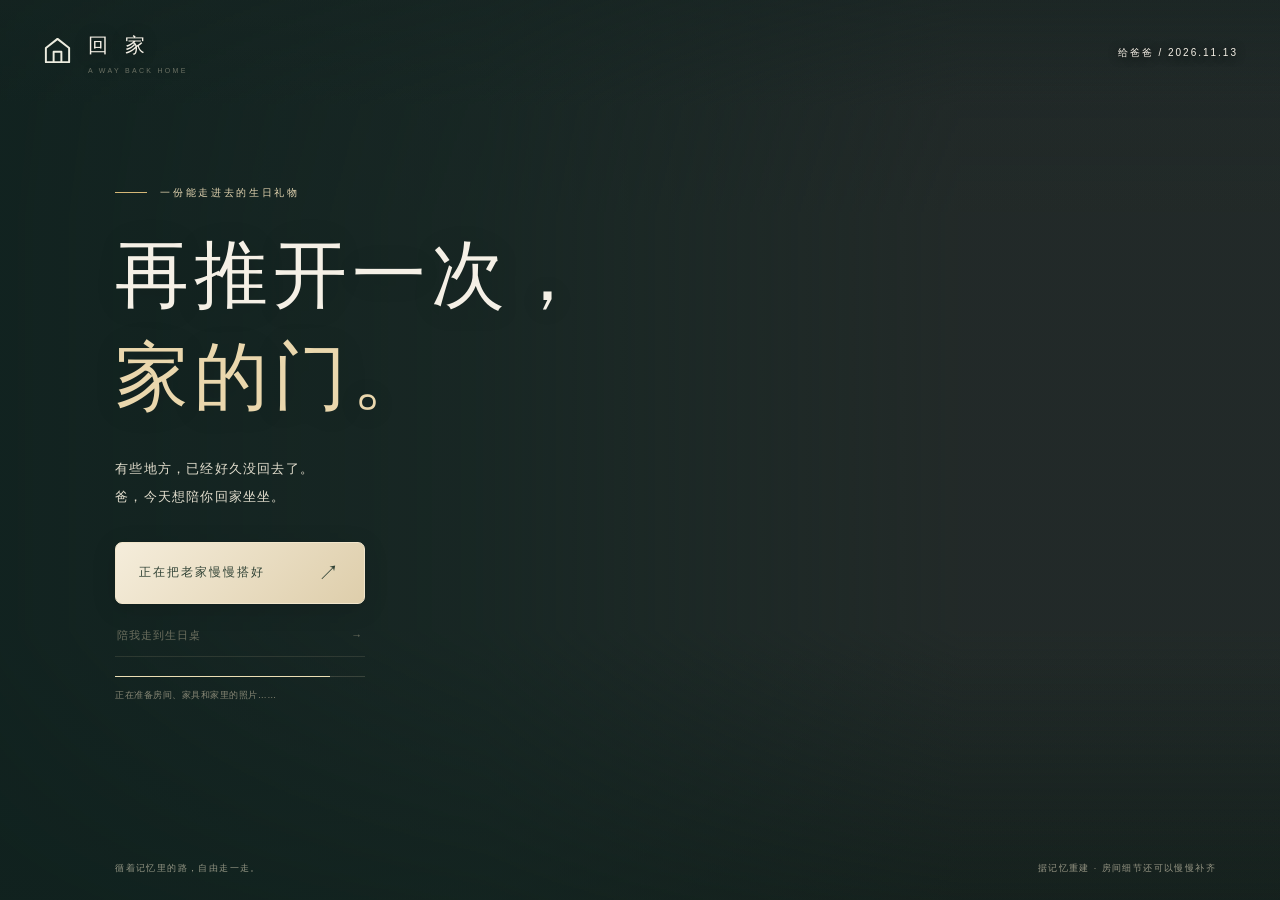
==== birthday/index.html @ b02c7c7a "Add 回家 · 给爸爸的生日礼物 (3D birthday site) under /birthday/" ====
<!doctype html>
<html lang="zh-CN">
<head>
  <meta charset="utf-8">
  <meta name="viewport" content="width=device-width, initial-scale=1, viewport-fit=cover">
  <meta name="theme-color" content="#242b2a">
  <meta name="description" content="从老家的门口出发，走进记忆里的房间，看看照片，为爸爸过生日。">
  <title>回家 · 给爸爸的生日礼物</title>
  <link rel="icon" href="assets/favicon.svg" type="image/svg+xml">
  <link rel="stylesheet" href="walk.css?v=22">
  <link rel="stylesheet" href="polish.css?v=22">
  <link rel="stylesheet" href="celebration.css?v=22">
  <link rel="stylesheet" href="birthday-show.css?v=22">
  <link rel="stylesheet" href="arrival-keepsake.css?v=22">
  <link rel="stylesheet" href="premium.css?v=22">
  <link rel="stylesheet" href="home-guide.css?v=22">
  <script type="importmap">{"imports":{"three":"./vendor/three.module.js"}}</script>
  <script src="content.js?v=22" defer></script>
  <script type="module" src="walk.js?v=22"></script>
</head>
<body>
  <main id="experience" aria-label="可自由行走的三维老家">
    <canvas id="world" aria-label="三维老家。电脑移动鼠标转头，用键盘行走；手机用摇杆和右侧滑动探索。" tabindex="0"></canvas>
    <div class="vignette" aria-hidden="true"></div>
    <header class="topbar">
      <a class="wordmark" href="./" aria-label="重新从老家门口开始"><span class="house-symbol">⌂</span><span>回 家<small>A WAY BACK HOME</small></span></a>
      <div class="top-actions" id="top-actions" hidden>
        <button id="quality-toggle" class="glass-button" aria-label="切换为流畅画质"><span aria-hidden="true">◈</span><span id="quality-label" class="optional-label">清晰</span></button>
        <button id="album-open" class="glass-button" aria-label="打开家庭相册"><span aria-hidden="true">▧</span><span>旧照片</span></button>
        <button id="help-open" class="glass-button" aria-label="查看操作说明"><span aria-hidden="true">?</span><span class="optional-label">怎么走</span></button>
        <button id="sound-toggle" class="glass-button" aria-pressed="false" aria-label="播放收音机音乐"><span aria-hidden="true">♫</span><span id="sound-label" class="optional-label">音乐</span></button>
      </div>
      <span id="dedication" class="dedication">给爸爸 / 2026.11.13</span>
    </header>
    <section class="welcome" id="welcome" aria-labelledby="welcome-title">
      <div class="welcome-copy">
        <p class="kicker"><span></span>一份能走进去的生日礼物</p>
        <h1 id="welcome-title">再推开一次，<br><em>家的门。</em></h1>
        <p class="welcome-description">有些地方，已经好久没回去了。<br>爸，今天想陪你回家坐坐。</p>
        <button class="begin-button" id="begin" disabled><span id="begin-label">正在把老家慢慢搭好</span><span class="begin-arrow" aria-hidden="true">↗</span></button>
        <button class="guided-choice" id="begin-guided" disabled><span id="guided-label">陪我走到生日桌</span><span aria-hidden="true">→</span></button>
        <div class="loading-track" id="loading-track"><span id="loading-fill"></span></div>
        <p class="loading-note" id="loading-note" role="status" aria-live="polite">正在准备房间、家具和家里的照片……</p>
      </div>
      <div class="welcome-bottom"><span>循着记忆里的路，自由走一走。</span><span>据记忆重建 · 房间细节还可以慢慢补齐</span></div>
    </section>
    <div class="hud" id="hud" hidden>
      <button id="resume-look" class="resume-look">点击继续漫游 <span>鼠标转头 · Esc 释放</span></button>
      <span class="performance-badge"><span class="build-label">v0.22 · </span><span id="fps-label">准备中</span></span>
      <div id="object-hints" class="object-hints"></div>
      <div class="location"><span class="location-indicator"></span><div><span id="location-name">院门口</span><small id="location-note">从南墙东端的院门走进来。</small></div></div>
      <button class="journey" id="activities-open" aria-label="看看家里能做的小事"><span class="journey-heading">留在家里的小事</span><span id="journey-count">旧照片 0 / 6 · 家里小事 0 / 6</span><small id="journey-note">倒杯茶，坐坐沙发，翻翻抽屉。</small></button>
      <button class="stand-up subtle-button" id="stand-up" hidden>从沙发上起身 ↗</button>
      <div class="crosshair" id="crosshair" aria-hidden="true"><span></span></div>
      <button class="interaction-prompt" id="interact" hidden><span class="interaction-key" aria-hidden="true">E</span><span><strong id="interact-title"></strong><small id="interact-description">点一下，看看这里的故事</small></span><span aria-hidden="true">↗</span></button>
      <div class="walk-hint" id="walk-hint"><span class="desktop-hint"><kbd>W</kbd><kbd>A</kbd><kbd>S</kbd><kbd>D</kbd> 移动 <i>·</i> 鼠标转头 <i>·</i> E 或左键互动 <i>·</i> Esc 释放</span><span class="mobile-hint">左手摇杆走动 · 右手滑动看四周</span></div>
      <div class="bottom-actions"><button id="reset-position" class="subtle-button">↶ 回到院门</button><button id="map-toggle" class="subtle-button" aria-expanded="false" aria-haspopup="dialog" aria-controls="explore-dialog" title="打开老家导览（M）">⌖ 看看方向</button></div>
      <div id="joystick" class="joystick" aria-label="移动摇杆，按住拖动" role="group"><div class="joystick-ring"><span id="joystick-thumb"></span></div><span class="joystick-label">走一走</span></div>
      <div class="look-hint" aria-hidden="true"><span>↔</span>滑动看四周</div>
    </div>
    <section id="arrival-guide" class="arrival-guide" hidden aria-label="从院门走到生日桌的带路">
      <div><span class="arrival-kicker">陪你回家</span><h2 id="arrival-title">推开院门</h2><p id="arrival-description">先走进院子，慢慢来。</p></div><button id="arrival-cancel">自己走走 ↗</button><div class="arrival-track"><span id="arrival-progress"></span></div>
    </section>
    <section class="unavailable" id="unavailable" hidden role="alert"><h2>暂时没能打开这扇门</h2><p id="unavailable-message">当前浏览器无法运行三维场景。可以试着用系统浏览器或电脑打开。</p><button class="begin-button" onclick="location.reload()">再试一次 ↗</button></section>
  </main>
  <dialog id="story-dialog" class="story-dialog" aria-labelledby="story-heading"><button class="dialog-close" id="story-close" aria-label="回到屋子里">×</button><div id="story-body" class="story-body"></div></dialog>
  <dialog id="explore-dialog" class="home-guide" aria-labelledby="explore-heading"></dialog>
  <dialog id="birthday-dialog" class="birthday-dialog" aria-labelledby="birthday-heading">
    <button class="dialog-close" id="birthday-close" aria-label="回到大堂">×</button>
    <div class="birthday-date">A DAY TO REMEMBER<b id="birthday-date-value">2026 · 11 · 13</b>给爸爸 / 一年一次的庆祝</div>
    <div id="cake-orbit" class="cake-orbit" role="group" aria-label="拖动查看三维蛋糕，点击烛光互动"></div>
    <div class="birthday-caption">老家的灯亮着。<br>今天，陪你一起过生日。<span>拖动画面，看一看蛋糕的细节</span></div>
    <div class="birthday-paper"><p class="paper-kicker">今天，家里的主角是你</p><h2 id="birthday-heading">为你点一盏烛光。</h2><p id="birthday-instruction">在熟悉的屋子里，陪你再过一个生日。</p>
      <button id="birthday-action" class="paper-button">点亮蜡烛</button>
      <div class="real-candle-controls" id="cake-candles"></div>
      <p class="candle-count" id="candle-count" role="status" aria-live="polite">点亮烛光，再许一个愿。</p>
      <button class="paper-link" id="birthday-letter-preview">先读一封写给你的信 ↗</button>
      <div id="birthday-reveal" hidden><p class="birthday-wish">新的一岁，平安，健康，常开心。</p><button class="paper-button" id="birthday-letter">读一封给你的信 ↗</button><button class="paper-link" id="save-card">保存生日纪念卡 ↓</button><button class="paper-link" id="customize-card">选一张合照，写一句祝福 ↗</button><button class="paper-link" id="wish-replay">重看这场生日星光 ✧</button><button class="paper-link" id="relight">再许一次愿</button></div>
      <div id="birthday-steps" class="birthday-steps" aria-hidden="true"><span class="current">01 点亮烛光</span><span>02 留个心愿</span><span>03 生日快乐</span></div>
    </div>
    <section id="wish-show" class="wish-show" hidden aria-label="给爸爸的生日星光演出">
      <button id="wish-field" class="wish-field" type="button" aria-label="点按星空送出一束祝福，点照片查看完整原图"></button>
      <div class="wish-show-top"><span class="wish-brand">回 家 <i>/</i><span class="wish-brand-sub">A WISH FOR YOU</span></span><div><button id="wish-pause" aria-pressed="false" aria-label="暂停生日演出">Ⅱ 暂停</button><button id="wish-sound" aria-pressed="false" aria-label="开启生日礼乐">♫ 礼乐</button><button id="wish-skip">直接看祝福 ↗</button></div></div>
      <div class="wish-show-heading"><span id="wish-act">01 / 一盏烛光</span><h3 id="wish-line">这一次，换我们为你点亮星光。</h3><p id="wish-interaction-note" class="wish-interaction-note">轻点星空，为爸爸再点亮一束光。</p><button id="wish-photos" class="wish-photos" hidden>暂停看看旧照片 ↗</button><button id="wish-charge" class="wish-charge" hidden aria-label="按住蓄光，松开为爸爸绽放烟花"><span>按住蓄光 · 松开绽放</span><b aria-hidden="true">✧</b></button></div>
      <div class="wish-show-bottom"><p id="wish-caption" role="status" aria-live="polite">把心愿留给烛光，把惊喜留给你。</p><span id="wish-dedication">FOR DAD · 2026.11.13</span><div class="wish-timeline"><span id="wish-progress"></span></div></div>
    </section>
  </dialog>
  <dialog id="keepsake-dialog" class="story-dialog keepsake-dialog" aria-labelledby="keepsake-heading">
    <button id="card-close" class="dialog-close" aria-label="回到生日桌">×</button>
    <div class="keepsake-body"><p class="paper-kicker">把今天，留在一张照片里</p><h2 id="keepsake-heading">给爸爸的生日纪念</h2><p class="keepsake-intro">选一张合照，写一句想说的话。做好后保存为图片，留作今天的纪念。</p>
      <div class="keepsake-grid"><div class="keepsake-fields"><fieldset><legend>选一张家里的照片</legend><div id="card-photos" class="card-photos"></div></fieldset><label for="card-wish">生日祝福 <span>最多 56 字</span></label><input id="card-wish" type="text" maxlength="56" autocomplete="off"><label for="card-signature">署名 <span>最多 20 字</span></label><input id="card-signature" type="text" maxlength="20" autocomplete="off"><button id="card-reset" class="paper-link">恢复默认</button></div>
        <figure class="keepsake-preview"><canvas id="card-preview" width="0" height="0" aria-label="生日纪念卡预览"></canvas><figcaption id="card-status" role="status" aria-live="polite">正在准备这张纪念卡…</figcaption></figure>
      </div>
      <div class="keepsake-footer"><button id="card-review" class="card-footer-link">看看预览 ↑</button><button id="card-back" class="card-footer-link">回到生日桌</button><button id="card-download" class="paper-button">保存这张纪念卡 ↓</button></div>
    </div>
  </dialog>
  <div class="toast" id="toast" role="status" aria-live="polite"></div>
</body>
</html>
---- birthday/walk.css ----
:root{--cream:#f5f0e6;--ink:#373b34;--green:#67745b;--serif:'Noto Serif CJK SC','Source Han Serif SC','STSong','SimSun',serif;--sans:'PingFang SC','Microsoft YaHei',system-ui,sans-serif}
*{box-sizing:border-box}html,body{width:100%;height:100%;margin:0;overflow:hidden}body{font:14px var(--sans);background:#242b2a;color:var(--cream);-webkit-font-smoothing:antialiased}button,a,canvas{-webkit-tap-highlight-color:transparent}button{font:inherit;color:inherit;cursor:pointer;touch-action:manipulation}button:focus-visible,a:focus-visible,canvas:focus-visible{outline:2px solid #e9d9b5;outline-offset:5px}button:disabled{cursor:wait}[hidden]{display:none!important}a{color:inherit;text-decoration:none}#experience,#world{position:absolute;inset:0;width:100%;height:100%}#world{display:block;touch-action:none;outline:none}.vignette{position:absolute;inset:0;pointer-events:none;background:linear-gradient(180deg,#111a233d,transparent 24%,transparent 72%,#131c2655);z-index:1}.topbar{position:absolute;z-index:4;top:0;left:0;right:0;display:flex;align-items:center;justify-content:space-between;gap:20px;padding:28px 40px;pointer-events:none}.topbar>*{pointer-events:auto}.wordmark{display:flex;align-items:center;gap:12px;font:20px var(--serif);letter-spacing:4px;text-shadow:0 1px 15px #0007}.house-symbol{font:39px/1 var(--serif);margin-top:-5px;color:#edecdf}.wordmark small{display:block;font:7px var(--sans);letter-spacing:2.5px;margin-top:6px;opacity:.7}.dedication{font-size:10px;letter-spacing:2px;text-shadow:0 1px 10px #000}.top-actions{display:flex;gap:9px}.glass-button{display:flex;align-items:center;gap:8px;border:1px solid #ffffff36;padding:11px 14px;min-height:43px;border-radius:4px;background:#18231f40;backdrop-filter:blur(14px);font-size:11px;letter-spacing:1px}.glass-button:hover{background:#26392f9c}.glass-button>span:first-child{font-size:17px}.glass-button[aria-pressed=true]{border-color:#e7d9afc7}.welcome{position:absolute;inset:0;z-index:3;background:linear-gradient(90deg,#111d22c4 0%,#111c2466 40%,#111b2422 70%,#111b2408);display:flex;align-items:center;pointer-events:none}.welcome-copy{padding:90px 7.5vw 100px;pointer-events:auto}.kicker{font-size:10px;letter-spacing:3px;display:flex;align-items:center;gap:13px;color:#e1deca;margin:0 0 27px}.kicker>span{height:1px;width:30px;background:#e5ddbd99}.welcome h1{font:400 clamp(44px,5.4vw,78px)/1.42 var(--serif);letter-spacing:7px;text-shadow:0 2px 30px #07101425;margin:0 0 27px}.welcome-description{font-size:12px;letter-spacing:1.5px;color:#e0e1d3;line-height:2.15;margin:0 0 37px}.begin-button{display:flex;align-items:center;justify-content:space-between;gap:40px;min-width:225px;min-height:56px;background:#f0ebdf;border:1px solid #f8f2e1;border-radius:2px;padding:16px 22px;color:#34443b;font-size:12px;letter-spacing:2px;box-shadow:0 8px 30px #0001;transition:background .2s,transform .2s}.begin-button:hover:not(:disabled){background:#fffaf0;transform:translateY(-2px)}.begin-button:disabled{background:#d7d5ca8c;border-color:#dadacc3b;color:#eef0e6}.begin-arrow{font-size:21px}.loading-track{height:1px;width:225px;background:#eee4c93b;margin-top:19px}.loading-track>span{display:block;height:100%;width:2%;background:#ecdfb5;transition:width .35s}.loading-note{font-size:9px;letter-spacing:1px;line-height:1.9;color:#dbdfd2ab;max-width:290px;margin:10px 0 0}.welcome-bottom{position:absolute;left:40px;right:40px;bottom:25px;display:flex;justify-content:space-between;gap:20px;font-size:9px;letter-spacing:1px;color:#e4e3d7a3}.hud{position:absolute;inset:0;z-index:2;pointer-events:none}.hud button,.joystick{pointer-events:auto}.location{position:absolute;left:40px;top:110px;display:flex;align-items:flex-start;gap:10px;text-shadow:0 2px 14px #000;max-width:270px}.location-indicator{width:5px;height:5px;border-radius:50%;background:#dfd7b5;margin-top:6px;box-shadow:0 0 0 4px #fff1}.location>div>span{font:20px var(--serif);letter-spacing:3px}.location small{display:block;font-size:10px;line-height:1.9;letter-spacing:1px;margin-top:9px;color:#eeeee1aa}.crosshair{position:absolute;left:50%;top:50%;width:22px;height:22px;transform:translate(-50%,-50%);border:1px solid #ffffff2b;border-radius:50%;display:grid;place-items:center;opacity:.8}.crosshair span{width:3px;height:3px;border-radius:50%;background:#fff;box-shadow:0 0 5px #0006}.crosshair.active{border-color:#efe6c3;width:31px;height:31px}.interaction-prompt{position:absolute;left:50%;bottom:125px;transform:translateX(-50%);display:flex;align-items:center;gap:16px;background:#202b27cc;backdrop-filter:blur(15px);border:1px solid #b2b9a15e;border-radius:4px;padding:13px 19px;text-align:left;min-width:255px;box-shadow:0 10px 40px #0002}.interaction-key{display:grid;place-items:center;width:30px;height:32px;border:1px solid #e6e6cb80;border-bottom-width:3px;border-radius:3px;font-size:12px}.interaction-prompt strong{display:block;font-size:12px;font-weight:400;letter-spacing:1px}.interaction-prompt small{display:block;font-size:9px;letter-spacing:.5px;line-height:1.8;opacity:.6;margin-top:5px}.interaction-prompt>span:last-child{font-size:20px;margin-left:auto}.walk-hint{position:absolute;bottom:40px;left:50%;transform:translateX(-50%);white-space:nowrap;font-size:10px;letter-spacing:1px;color:#efeee1b8;text-shadow:0 1px 8px #000}.walk-hint kbd{font:9px var(--sans);border:1px solid #eeeedc77;border-bottom-width:2px;padding:3px 5px;margin-right:3px;border-radius:3px}.walk-hint i{font-style:normal;margin:0 8px;color:#fffffa77}.mobile-hint{display:none}.bottom-actions{position:absolute;right:32px;bottom:28px;display:flex;gap:15px}.subtle-button{border:0;background:transparent;font-size:10px;padding:12px 6px;letter-spacing:1px;color:#f0f0ddbd;text-shadow:0 1px 7px #000}.subtle-button:hover{color:#fff}.mini-map{position:absolute;right:32px;bottom:80px;width:220px;background:#1e2926d9;backdrop-filter:blur(12px);border:1px solid #f2eddc25;padding:12px;border-radius:5px}.mini-map canvas{width:100%;height:auto;display:block}.mini-map p{font-size:8px;color:#d5d8c699;text-align:center;line-height:1.7;margin:3px 0 0}.joystick,.look-hint{display:none}.unavailable{position:absolute;inset:0;z-index:10;background:#23302e;display:flex;flex-direction:column;align-items:center;justify-content:center;text-align:center;padding:35px}.unavailable h2{font:28px/1.7 var(--serif);letter-spacing:2px}.unavailable p{font-size:12px;color:#dedac7;line-height:2;max-width:430px}.unavailable .begin-button{margin-top:25px;min-width:180px}
dialog{border:1px solid #f3efe144;border-radius:5px;padding:0;background:#f5f1e8;color:var(--ink);width:min(750px,calc(100% - 34px));max-height:88vh;max-height:88dvh;box-shadow:0 30px 100px #0006;overscroll-behavior:contain}dialog::backdrop{background:#111d23ad;backdrop-filter:blur(8px)}.dialog-close{position:absolute;right:15px;top:15px;z-index:5;width:41px;height:41px;display:grid;place-items:center;border:1px solid #b8b6a777;background:#f5f1e8ef;border-radius:50%;color:#52594c;font:27px/1 var(--serif)}.dialog-close:hover{background:#fffdf3}.story-body{padding:44px 43px 30px}.paper-kicker{font-size:9px;letter-spacing:2px;color:#92917e;margin:0 0 12px;line-height:1.9}.story-body h2{font:30px/1.7 var(--serif);letter-spacing:2px;margin:0 0 18px}.story-description{font-size:12px;line-height:2.1;color:#807e6d;letter-spacing:.5px;margin:0 0 22px}.photo-view{margin:0;background:#fffdf7;padding:9px 9px 13px;border:1px solid #ded9ca}.photo-view img{display:block;width:100%;max-height:58vh;object-fit:contain;background:#dedace}.photo-view figcaption{font:13px/1.9 var(--serif);letter-spacing:1px;padding:12px 7px 0;color:#6c725f}.photo-arrows{display:flex;justify-content:space-between;align-items:center;margin-top:12px;font-size:10px;color:#888a77}.photo-arrows button,.paper-link{border:0;background:transparent;color:#6e7d61;min-height:44px;padding:10px 0;font-size:11px;letter-spacing:1px}.photo-arrows button:hover,.paper-link:hover{text-decoration:underline;text-underline-offset:4px}.letter-sheet{padding:25px 28px;background:#ede9dd;border:1px solid #d9d2c1}.letter-sheet p{font:15px/2.1 var(--serif);letter-spacing:1px;margin:0 0 15px}.letter-sheet .letter-signature{text-align:right;font-size:12px;color:#7c826a;margin:20px 0 0}.help-list{display:grid;gap:16px;margin:0 0 20px;padding:0;list-style:none}.help-list li{border-bottom:1px solid #dedbce;padding:0 0 15px;font-size:12px;line-height:2;letter-spacing:.5px;color:#737762}.help-list strong{display:block;font-weight:500;color:#454e40;font-size:13px;margin-bottom:4px}.paper-button{background:#626f56;color:#fff9ed;border:1px solid #626f56;padding:13px 22px;min-height:46px;font-size:12px;letter-spacing:1px;border-radius:2px}.paper-button:hover{background:#4e6045}.birthday-dialog{width:min(580px,calc(100% - 32px));text-align:center}.birthday-paper{padding:47px 25px 26px}.birthday-paper h2{font:35px/1.7 var(--serif);letter-spacing:3px;margin:0 0 12px}.birthday-paper>p:not(.paper-kicker){color:#8b8876;font-size:11px;line-height:1.9}.cake-scene{width:240px;height:230px;margin:23px auto 0;position:relative;isolation:isolate}.cake-plate{position:absolute;bottom:7px;left:8px;width:224px;height:32px;background:#d7d6c3;border-radius:50%;box-shadow:0 7px 14px #81794c16;z-index:-1}.cake-body{position:absolute;bottom:23px;left:25px;width:190px;height:98px;border-radius:0 0 95px 20px/0 0 18px 16px;background:linear-gradient(90deg,#e9d7b4,#f3e7c9 50%,#d8c9a5);box-shadow:inset 0 -14px 0 #dfd0af,inset 0 -19px 0 #f5edda}.cake-body span{display:block;color:#9e7258;font:18px var(--serif);letter-spacing:3px;transform:translateY(33px)}.cake-top{position:absolute;bottom:102px;left:25px;width:190px;height:40px;border-radius:50%;background:#fff9e6;box-shadow:inset 0 1px 0 #fffcf2,0 3px 0 #f1e4c6;z-index:2}#cake-candles{position:absolute;inset:0;z-index:4}.candle{position:absolute;bottom:128px;width:44px;height:90px;background:transparent;border:0;padding:0}.candle:nth-child(1){left:54px;bottom:124px}.candle:nth-child(2){left:99px;bottom:132px}.candle:nth-child(3){left:144px;bottom:124px}.wax{position:absolute;bottom:0;left:17px;width:10px;height:42px;background:repeating-linear-gradient(135deg,#f2d6bb 0 6px,#b57861 6px 9px);border-radius:3px 3px 1px 1px}.candle:nth-child(2) .wax{height:47px;background:repeating-linear-gradient(135deg,#e3e4c9 0 6px,#879775 6px 9px)}.flame{position:absolute;bottom:49px;left:16px;width:13px;height:23px;border-radius:60% 35% 50% 50%;background:linear-gradient(0deg,#e8a557,#ffe9a3);transform:rotate(7deg);transform-origin:bottom center;box-shadow:0 0 25px 8px #eeb75433;animation:flicker 2.1s infinite ease-in-out}.candle:nth-child(2) .flame{bottom:54px}.candle.out .flame{opacity:0;animation:none;transition:opacity .25s}.birthday-paper .candle-count{font-size:10px!important;letter-spacing:1px;min-height:20px}.birthday-wish{font:18px/1.9 var(--serif);letter-spacing:1px;color:#6c775e;margin:15px 0 20px}#birthday-reveal .paper-link{display:block;margin:8px auto 0}#birthday-reveal .paper-link:last-child{font-size:9px;color:#aaa38e;margin-top:0}.toast{position:fixed;bottom:25px;left:50%;transform:translateX(-50%);padding:12px 18px;background:#34483eea;color:#fffbed;border:1px solid #f3efcf33;border-radius:3px;z-index:30;max-width:calc(100% - 30px);font-size:12px;letter-spacing:.5px;line-height:1.8;opacity:0;pointer-events:none;transition:opacity .2s;text-align:center}.toast.visible{opacity:1}
.topbar{background:linear-gradient(#16242162,transparent)}.location{background:#15231b54;padding:12px 15px;border-radius:3px;backdrop-filter:blur(7px)}.walk-hint{padding:9px 12px;border-radius:3px;background:#17251d69;backdrop-filter:blur(4px)}.dish-form label{display:block;font-size:12px;letter-spacing:1px;margin:0 0 12px}.dish-form input{display:block;width:100%;border:1px solid #cbc6b6;background:#fffaf0;border-radius:2px;padding:12px;color:#3c4637;font:14px var(--sans);margin-bottom:17px}.dish-form .story-description{font-size:10px;margin-top:14px}
@keyframes flicker{0%,100%{transform:rotate(7deg)}50%{transform:rotate(-5deg) scale(.92,1.06)}}
@media(max-width:900px){.topbar{padding:22px 25px}.welcome-copy{padding-left:7vw}.location{left:25px;top:98px}.bottom-actions{right:20px;bottom:24px}.walk-hint{bottom:77px}.mini-map{right:20px;bottom:120px}}
@media(pointer:coarse){.joystick{display:flex;position:absolute;bottom:max(55px,env(safe-area-inset-bottom));left:25px;width:115px;height:135px;align-items:center;flex-direction:column;touch-action:none;user-select:none}.joystick-ring{position:relative;width:100px;height:100px;border:1px solid #f1eee363;border-radius:50%;background:#11221a21;backdrop-filter:blur(2px);box-shadow:inset 0 0 0 17px #fcfff706}.joystick-ring>span{position:absolute;width:43px;height:43px;background:#f2f0dc4d;border:1px solid #fffde6a6;box-shadow:0 3px 12px #0002;border-radius:50%;top:28px;left:28px;pointer-events:none}.joystick-label{font-size:9px;letter-spacing:2px;margin-top:10px;color:#eeeedd99;text-shadow:0 1px 8px #000}.look-hint{display:flex;position:absolute;right:35px;bottom:102px;flex-direction:column;align-items:center;gap:9px;color:#eeeedd8c;font-size:9px;letter-spacing:1px;text-shadow:0 1px 10px #000;pointer-events:none}.look-hint>span{font-size:27px;font-weight:200}.desktop-hint{display:none}.mobile-hint{display:inline}.walk-hint{bottom:max(24px,env(safe-area-inset-bottom));font-size:9px}.interaction-prompt{bottom:205px;min-width:235px;padding:10px 14px;gap:11px}.interaction-key{display:none}.bottom-actions{right:16px;bottom:155px;flex-direction:column;gap:0;align-items:flex-end}.subtle-button{font-size:9px;padding:10px 5px;min-height:40px}.mini-map{bottom:242px;right:14px;width:190px}}
@media(max-width:600px){.topbar{padding:20px 20px;gap:10px}.wordmark{font-size:17px;gap:9px;letter-spacing:3px}.house-symbol{font-size:31px}.wordmark small{font-size:6px;letter-spacing:1.8px}.dedication{font-size:8px;letter-spacing:1px}.top-actions{gap:6px}.glass-button{padding:8px 10px;gap:5px;font-size:9px;min-height:38px;background:#17231f60}.glass-button>span:first-child{font-size:15px}.optional-label{display:none}.welcome{background:linear-gradient(90deg,#152226ba,#1522266b 70%,#1522263b)}.welcome-copy{padding:90px 26px 100px;max-width:100%}.kicker{font-size:8px;letter-spacing:1.8px;margin-bottom:22px;gap:10px}.kicker>span{width:22px}.welcome h1{font-size:47px;letter-spacing:5px;line-height:1.5;margin-bottom:22px}.welcome-description{font-size:11px;letter-spacing:1px;margin-bottom:29px}.begin-button{min-width:210px;min-height:52px;padding:13px 18px;font-size:11px;gap:25px}.loading-track{width:210px;margin-top:16px}.loading-note{font-size:8px;max-width:245px}.welcome-bottom{left:23px;right:23px;bottom:25px;flex-direction:column;gap:7px;font-size:8px;letter-spacing:.5px}.welcome-bottom>span:last-child{font-size:7px;opacity:.6}.location{left:22px;top:89px;gap:8px;max-width:245px}.location>div>span{font-size:18px;letter-spacing:2px}.location small{font-size:9px;line-height:1.8;letter-spacing:.5px;max-width:240px}.location-indicator{margin-top:5px}.story-body{padding:44px 21px 22px}.story-body h2{font-size:25px;letter-spacing:1px}.story-description{font-size:11px;line-height:2}.photo-view{padding:6px 6px 10px}.photo-view img{max-height:54vh}.photo-view figcaption{font-size:12px;padding:10px 6px 0}.letter-sheet{padding:21px 18px}.letter-sheet p{font-size:14px;line-height:2}.birthday-paper{padding:45px 20px 23px}.birthday-paper h2{font-size:29px}.birthday-paper>p:not(.paper-kicker){font-size:10px}.birthday-wish{font-size:16px}.cake-scene{margin-top:15px}.joystick{left:15px}}
@media(max-height:600px) and (orientation:landscape){.welcome-copy{padding-block:80px}.welcome h1{font-size:38px;margin-bottom:12px;line-height:1.3}.kicker{margin-bottom:14px}.welcome-description{margin-bottom:15px;font-size:10px}.begin-button{min-height:42px;padding:10px 17px}.welcome-bottom{bottom:14px}.loading-track{margin-top:10px}.joystick{bottom:25px;transform:scale(.85);transform-origin:bottom left}.location{top:83px}.interaction-prompt{bottom:70px}.look-hint{bottom:60px}.bottom-actions{bottom:110px}.walk-hint{bottom:14px}.mini-map{bottom:80px}}
@media(max-height:700px) and (max-width:600px){.welcome-copy{padding:75px 24px}.welcome h1{font-size:38px;line-height:1.35;margin-bottom:18px}.kicker{margin-bottom:17px}.welcome-description{font-size:10px;margin-bottom:20px}.begin-button{min-height:48px;padding:11px 17px}.loading-track{margin-top:12px}.welcome-bottom>span:last-child{display:none}.loading-note{font-size:7px}}
@media(prefers-reduced-motion:reduce){*,*:before,*:after{animation:none!important;transition:none!important}}
---- birthday/polish.css ----
/* Quiet controls leave the house and family photographs in the foreground. */
.graphics-help{padding:15px;margin:20px 0;background:#e6eadc;border:1px solid #b9c4ab;border-radius:3px;color:#4a5b3f;font-size:12px;line-height:1.9}.graphics-help p{margin:8px 0}.graphics-help code{user-select:all;font-size:12px}
.runtime-report{display:block;width:100%;min-height:160px;font:11px/1.5 monospace;margin-top:10px}.performance-badge{opacity:.9!important;font-size:11px!important}
.journey{font-family:inherit;text-align:left;pointer-events:auto;cursor:pointer}.journey:hover,.journey:focus-visible{opacity:1!important;border-color:#e9d9b5!important}.stand-up{position:absolute;left:50%;bottom:150px;transform:translateX(-50%);pointer-events:auto;min-height:44px;padding:10px 20px;background:#26392edb;border:1px solid #e6dfc566;border-radius:3px;color:#f4eddb;white-space:nowrap}.activities-list{display:grid;gap:10px;margin:20px 0}.activity-card{display:grid;grid-template-columns:25px 1fr;gap:5px 9px;padding:13px 15px;border:1px solid #c9c5b65c;border-radius:3px;background:#faf7ee}.activity-check{grid-row:1/3;color:#8b907c;font-size:18px}.activity-card strong{font-weight:500;font-size:14px}.activity-card small{color:#7e8274;line-height:1.8;font-size:11px}.activity-card.done{background:#edf0e6;border-color:#c1cbb2}.activity-card.done .activity-check{color:#627649}@media(pointer:coarse){.stand-up{bottom:225px;font-size:11px}.journey{max-width:260px!important}}@media(max-height:600px) and (orientation:landscape){.stand-up{bottom:65px}.activities-list{gap:6px}}
.location{background:transparent!important;border:0!important;box-shadow:none!important;padding:0!important;text-shadow:0 2px 8px #0009}.journey{background:#24332b80!important;border:1px solid #ffffff18!important;opacity:.8}.glass-button{background:#26342b99!important;border-color:#ffffff30!important}.mouse-locked .journey{opacity:.6}.resume-look{background:#26392ecc!important}.performance-badge{opacity:.55}.vignette{opacity:.45}
.resume-look{display:none;position:absolute;left:50%;bottom:95px;transform:translateX(-50%);border:1px solid #e6dfc583;background:#26392eed;border-radius:4px;padding:13px 25px;font-size:12px;letter-spacing:1px;pointer-events:auto}.resume-look span{display:block;font-size:9px;color:#d2d7be;margin-top:7px}.mouse-released .resume-look{display:block}.mouse-locked .object-hints{display:none}.celebrating .resume-look,body:has(.story-dialog[open]) .resume-look{display:none}.performance-badge{position:absolute;left:40px;bottom:27px;font-size:9px;letter-spacing:1px;padding:5px 8px;border-radius:2px;background:#23372bba;color:#e5e7d4}.mouse-locked .walk-hint{opacity:.65}
@media(pointer:coarse){.resume-look{display:none!important}.performance-badge{left:18px;bottom:200px;font-size:8px}}
.glass-button,.location,.walk-hint,.interaction-prompt,.mini-map,.joystick-ring{backdrop-filter:none}
.location,.walk-hint,.interaction-prompt{background:#26362be0}
.glass-button{background:#25342bd9}
.journey{position:absolute;left:40px;top:209px;padding:11px 14px;border-left:1px solid #e8debc52;color:#f1ecdc;background:#26362bd9;border-radius:2px;text-shadow:0 1px 7px #0009;max-width:260px}
.journey>span{font-size:10px;letter-spacing:2px}.journey>small{display:block;font-size:9px;line-height:1.8;letter-spacing:.5px;margin-top:7px;opacity:.74}
.object-hints{position:absolute;inset:0;pointer-events:none}
.world-object-hint{position:absolute;transform:translate(-50%,-50%);display:flex;align-items:center;gap:7px;min-height:42px;min-width:84px;padding:7px 11px 7px 7px;border:1px solid #e4dbc28c;background:#273b2cef;color:#fff6de;border-radius:24px;font-size:10px;letter-spacing:1px;pointer-events:auto;white-space:nowrap;box-shadow:0 3px 15px #0003}
.world-object-hint>span:first-child{display:grid;place-items:center;width:24px;height:24px;border-radius:50%;border:1px solid #dedac45c;font-size:18px}
.world-object-hint:hover{background:#52694b}
.celebrating .joystick,.celebrating .look-hint,.celebrating .walk-hint,.celebrating .bottom-actions,.celebrating .object-hints,.celebrating .interaction-prompt,.celebrating .journey{display:none!important}
.birthday-dialog{position:fixed;inset:auto 0 max(22px,env(safe-area-inset-bottom));margin:0 auto;z-index:8;width:min(570px,calc(100% - 34px));max-height:40dvh;background:#f3efe4f5;box-shadow:0 12px 50px #0004;overflow:auto}
.birthday-paper{padding:19px 25px 17px}.birthday-paper h2{font-size:27px;line-height:1.4;margin:0 0 5px}.birthday-paper .paper-kicker{font-size:8px;margin-bottom:6px}.birthday-paper>p:not(.paper-kicker){font-size:10px;margin:6px 0}
.birthday-dialog .dialog-close{width:33px;height:33px;font-size:23px;top:11px;right:11px}
.real-candle-controls{position:static!important;display:flex;justify-content:center;gap:10px;margin:15px 0 8px}
.birthday-dialog .candle{position:relative;inset:auto!important;width:auto;height:auto;min-width:100px;min-height:43px;background:#e6e0ce;border:1px solid #b3b39c;border-radius:3px;display:flex;align-items:center;justify-content:center;gap:8px;padding:9px 13px;font-size:11px}
.birthday-dialog .candle .candle-icon{font-size:18px;color:#b38243}.birthday-dialog .candle.out{background:#d9e2d0;color:#6e795f;border-color:#b8c0a7}.birthday-dialog .candle.out:after{display:none}.birthday-dialog .candle.out .candle-icon{color:#6e795f}
.birthday-dialog .birthday-wish{font-size:16px;margin:10px 0}.birthday-dialog #birthday-reveal .paper-link{display:inline-block;margin:7px 12px 0;font-size:10px}.birthday-dialog .paper-button{min-height:40px;padding:10px 17px;font-size:11px}
.dish-form textarea{width:100%;resize:vertical;min-height:120px;border:1px solid #cbc6b6;background:#fffaf0;border-radius:2px;padding:12px;color:#3c4637;font:14px/1.9 var(--sans);margin-bottom:17px}
@media(max-width:900px){.journey{left:25px;top:190px;max-width:230px}}
@media(max-width:600px){.topbar{padding:17px 14px;gap:5px}.wordmark{font-size:15px;gap:5px;letter-spacing:2px}.wordmark small{font-size:5px;letter-spacing:1.1px}.house-symbol{font-size:27px}.top-actions{gap:5px}.glass-button{padding:7px 9px;min-height:36px}.glass-button>span:first-child{font-size:14px}.top-actions #album-open>span:last-child{display:none}.journey{left:22px;top:180px;padding:8px 10px;max-width:215px}.journey>span{font-size:9px}.journey>small{font-size:8px}.world-object-hint{min-width:75px;min-height:42px;padding:6px 9px 6px 6px;font-size:9px}.world-object-hint>span:first-child{width:22px;height:22px}.birthday-paper{padding:17px 14px 12px}.birthday-paper h2{font-size:23px}.birthday-dialog .candle{min-width:83px;font-size:10px;padding:8px 10px}.real-candle-controls{gap:7px;margin-top:12px}.birthday-dialog{bottom:max(15px,env(safe-area-inset-bottom));max-height:41dvh}.birthday-dialog #birthday-reveal .paper-link{font-size:9px;margin:5px 6px 0}}
@media(max-height:600px) and (orientation:landscape){.journey{display:none}.birthday-dialog{right:14px;left:auto;bottom:14px;width:350px;max-height:70dvh}.birthday-paper h2{font-size:22px}}
---- birthday/celebration.css ----
/* A quiet table, real pastry, and a warm editorial rhythm. */
#birthday-dialog{position:fixed;inset:0;margin:0;padding:0;width:100%;max-width:none;height:100%;max-height:none;border:0;border-radius:0;background:linear-gradient(90deg,#171e1608 35%,#182019b0 63%,#182019f7 100%);box-shadow:none;overflow:hidden;color:#f2ecdd;pointer-events:none}
#birthday-dialog::backdrop{background:transparent;backdrop-filter:none}
#birthday-dialog .dialog-close{position:absolute;top:28px;right:34px;width:46px;height:46px;background:#f0e5cc0d;border:1px solid #e1d4b233;border-radius:50%;color:#eee4cc;font:26px/1 var(--sans);pointer-events:auto;z-index:4}
.celebrating .topbar,.celebrating .location,.celebrating .crosshair,.celebrating .walk-hint,.celebrating .performance-badge{visibility:hidden!important}
#birthday-dialog .birthday-paper{position:absolute;right:7vw;top:50%;transform:translateY(-50%);width:min(355px,30vw);padding:0;text-align:left;pointer-events:auto}
#birthday-dialog .paper-kicker{display:flex;align-items:center;gap:12px;color:#cfb687;font:10px/1.5 var(--sans);letter-spacing:3px;margin:0 0 25px}
#birthday-dialog .paper-kicker:before{content:'';width:27px;height:1px;background:#c3ab79}
#birthday-dialog h2{font:400 clamp(34px,3.1vw,49px)/1.55 var(--serif);letter-spacing:3px;color:#f5eddb;margin:0 0 17px;text-wrap:balance}
#birthday-dialog #birthday-instruction{font:12px/2.2 var(--sans);letter-spacing:1px;color:#e6dfc8a6;margin:0 0 27px;max-width:320px}
.birthday-date{position:absolute;top:35px;left:5vw;font:10px/1.7 var(--sans);letter-spacing:3px;color:#ece1c2a3;text-shadow:0 1px 9px #1d211a80}
.birthday-date b{font:400 28px/1.4 var(--serif);display:block;letter-spacing:2px;color:#eee6d5}
.birthday-caption{position:absolute;left:5vw;bottom:42px;font:11px/2 var(--serif);letter-spacing:2px;color:#eee2c8;pointer-events:none;text-shadow:0 1px 9px #1d211a80}
.birthday-caption span{display:block;font:8px/1.8 var(--sans);letter-spacing:2px;margin-top:7px;color:#e8dec364}
.cake-orbit{position:absolute;left:0;top:0;width:62%;height:100%;pointer-events:auto;touch-action:none;cursor:grab}
.cake-orbit.dragging{cursor:grabbing}
#birthday-dialog .paper-button{width:100%;border:1px solid #c8b589;background:#dfd0ae;color:#283526;border-radius:3px;min-height:51px;padding:14px 23px;font:12px/1.6 var(--sans);letter-spacing:2px;transition:background .18s,transform .18s}
#birthday-dialog .paper-button:hover{background:#efe3c7;transform:translateY(-1px)}
#birthday-dialog .paper-button:disabled{opacity:.65;cursor:wait}
#birthday-dialog .real-candle-controls{position:static!important;justify-content:flex-start;gap:10px;margin:23px 0 11px;min-height:37px}
#birthday-dialog .candle{display:flex;align-items:center;justify-content:center;gap:10px;position:static;min-width:0;width:60px;min-height:35px;height:35px;border:1px solid #d5c39a38;border-radius:30px;background:#b39d6d0b;padding:6px 10px;color:#d4c3a1;inset:auto!important}
#birthday-dialog .candle:disabled{cursor:default}#birthday-dialog .candle.out{opacity:.4;background:transparent;color:#d4c3a1;border-color:#d5c39a22}
.candle-drawing{position:relative;display:block;width:4px;height:12px;border-radius:1px;background:#d9c7a0}
.candle-drawing:before{content:'';position:absolute;width:5px;height:8px;bottom:15px;left:-.5px;border-radius:70% 30% 60% 40%;background:#e8b95c;box-shadow:0 0 9px #f4c06d55;transform:rotate(12deg)}
#birthday-dialog[data-phase=unlit] .candle-drawing:before,#birthday-dialog .candle.out .candle-drawing:before{display:none}
.candle-number{font:8px var(--sans);letter-spacing:1px}
#birthday-dialog #candle-count{font:9px/1.9 var(--sans);letter-spacing:1px;color:#e8ddbf6e;margin:0;min-height:18px}
#birthday-dialog .paper-link{border:0;background:transparent;color:#e4d4b2;cursor:pointer;letter-spacing:1px;min-height:40px;padding:10px 0;font:10px/1.8 var(--sans)}
#birthday-dialog #birthday-letter-preview{margin-top:12px;color:#d5ccb485}
#birthday-dialog #birthday-reveal .paper-button{margin:7px 0 11px}
#birthday-dialog #birthday-reveal .paper-link{display:inline-block;font-size:10px;margin:0 17px 0 0;padding:8px 0}
#birthday-dialog .birthday-wish{font:13px/2 var(--serif);color:#e4d8b8;letter-spacing:2px;margin:0 0 19px}
.birthday-steps{display:flex;gap:19px;border-top:1px solid #d2c29d21;margin-top:32px;padding-top:17px;font:8px/1.8 var(--sans);letter-spacing:1px;color:#d5c9aa48}
.birthday-steps span.current{color:#d9c495}
#birthday-dialog[data-phase=complete] .real-candle-controls{display:none}
#birthday-dialog[data-phase=complete] h2{color:#f4e7c5}
#birthday-dialog[data-phase=complete] .birthday-paper{animation:birthday-reveal .65s ease both}
@keyframes birthday-reveal{from{opacity:0;translate:0 10px}to{opacity:1;translate:0 0}}
/* The envelope opens on request; the actual letter is immediately readable. */
.story-dialog:has(.letter-envelope),.story-dialog:has(.letter-sheet){width:min(720px,calc(100% - 40px));background:#eee8d9;border-color:#e1d6c0;border-radius:4px;box-shadow:0 24px 100px #0005}
.letter-envelope{display:block;width:min(460px,100%);height:230px;margin:32px auto 35px;position:relative;border:1px solid #c9b996;border-radius:3px;background:linear-gradient(155deg,#e0d1b3,#eee1c8);box-shadow:0 10px 25px #78654421;color:#5d5a45;cursor:pointer;overflow:hidden}
.letter-envelope:before{content:'';position:absolute;inset:0;background:#d2bf9c;clip-path:polygon(0 0,100% 0,50% 60%)}
.letter-envelope:after{content:'';position:absolute;inset:0;background:#eadcc0;clip-path:polygon(0 100%,0 5%,50% 63%,100% 5%,100% 100%)}
.envelope-address{position:absolute;z-index:1;left:27px;bottom:28px;font:18px/1.8 var(--serif);letter-spacing:4px}
.envelope-seal{position:absolute;z-index:2;left:50%;top:49%;translate:-50% -50%;display:grid;place-items:center;width:48px;height:48px;background:#985a44;border:3px double #d0a4808c;border-radius:50%;color:#eddbc1;font:22px/1 var(--serif);box-shadow:0 3px 8px #5e34222e}
.envelope-open{display:block;color:#8d7f62;text-align:center;font:10px/1.8 var(--sans);letter-spacing:2px}
.letter-sheet{background:#f8f1e2;border:1px solid #d8cbb0;padding:35px 38px;box-shadow:0 5px 20px #8d79480c;animation:letter-unfold .55s ease both;position:relative}
.letter-sheet:before{content:'家书';display:block;font:10px/1.5 var(--sans);letter-spacing:7px;color:#aa8f64;padding-bottom:22px;margin-bottom:25px;border-bottom:1px solid #dbceb3}
.letter-sheet p{font:16px/2.25 var(--serif);letter-spacing:1px;color:#575945;margin-bottom:17px}
.letter-sheet p:first-of-type{font-size:21px;margin-bottom:22px;color:#3e4b38}
.letter-sheet .letter-signature{font-size:11px;line-height:2.2;color:#998261;margin:30px 0 0}
@keyframes letter-unfold{from{opacity:0;transform:translateY(12px)}to{opacity:1;transform:translateY(0)}}
/* Keep room controls compact so new objects can be seen. */
.journey{border-radius:30px!important;padding:10px 16px!important;max-width:300px!important}.journey>small{display:none}.journey>span{font-size:10px;letter-spacing:1px}
.glass-button{border-radius:7px;background:#28352b9c!important}.world-object-hint{box-shadow:none;font-size:9px;background:#26382dd9;min-height:36px;padding:5px 10px 5px 5px}.world-object-hint>span:first-child{width:23px;height:23px;font-size:17px}
@media(max-width:759px),(max-aspect-ratio:23/20){
 #birthday-dialog{background:linear-gradient(180deg,#18201900 28%,#18201916 43%,#182019f2 64%,#182019 100%)}
 #birthday-dialog .dialog-close{top:19px;right:19px;width:38px;height:38px;font-size:23px}
 .birthday-date{left:24px;top:23px;font-size:8px;letter-spacing:2px}.birthday-date b{font-size:22px}
 .cake-orbit{width:100%;height:58%}.birthday-caption{display:none}
 #birthday-dialog .birthday-paper{top:auto;bottom:max(24px,env(safe-area-inset-bottom));right:25px;left:25px;transform:none;width:auto;text-align:center;max-height:42%;overflow:auto;scrollbar-width:thin}
 #birthday-dialog .paper-kicker{justify-content:center;font-size:8px;letter-spacing:2px;margin-bottom:9px}#birthday-dialog .paper-kicker:before{width:17px}
 #birthday-dialog h2{font-size:32px;line-height:1.5;margin-bottom:8px;letter-spacing:2px}
 #birthday-dialog #birthday-instruction{font-size:10px;line-height:1.9;margin:0 auto 15px;max-width:300px}
 #birthday-dialog .paper-button{max-width:330px;min-height:46px;font-size:11px;padding:11px 15px}
 #birthday-dialog .real-candle-controls{justify-content:center;margin:16px 0 7px;gap:11px;min-height:32px}
 #birthday-dialog .candle{height:31px;min-height:31px;width:52px}
 #birthday-dialog #candle-count{font-size:8px}
 #birthday-dialog #birthday-letter-preview{font-size:9px;min-height:30px;margin-top:3px;padding:6px 0}
 .birthday-steps{justify-content:center;gap:20px;padding-top:11px;margin-top:12px;font-size:7px}
 #birthday-dialog .birthday-wish{font-size:12px;margin-bottom:11px}#birthday-dialog #birthday-reveal .paper-link{font-size:9px;margin:0 10px}
 .letter-envelope{height:190px;margin:22px auto}.letter-sheet{padding:24px 21px}.letter-sheet p{font-size:15px;line-height:2.1}
}
@media(max-height:620px) and (orientation:portrait){#birthday-dialog .birthday-paper{bottom:16px;max-height:45%}#birthday-dialog h2{font-size:26px}#birthday-dialog .real-candle-controls{margin-top:11px}.birthday-steps{display:none}#birthday-dialog .paper-kicker{display:none}}
@media(max-height:620px) and (orientation:landscape){#birthday-dialog .birthday-paper{width:32vw;right:5vw;max-height:88vh;overflow:auto}#birthday-dialog h2{font-size:28px;line-height:1.4}#birthday-dialog .paper-kicker{margin-bottom:11px}#birthday-dialog #birthday-instruction{margin-bottom:15px;font-size:10px}.birthday-steps{margin-top:15px;padding-top:10px}#birthday-dialog .real-candle-controls{margin-top:15px}.birthday-caption{bottom:23px;font-size:9px}.birthday-date{top:22px}.birthday-date b{font-size:20px}}
@media(prefers-reduced-motion:reduce){#birthday-dialog *, .letter-sheet{animation:none!important;transition:none!important}}
---- birthday/birthday-show.css ----
/* A theatrical layer over the real 3D birthday table. */
#birthday-dialog[data-phase=show]{background:transparent}
.celebrating #hud{display:none!important}
#birthday-dialog[data-phase=show] .birthday-paper,#birthday-dialog[data-phase=show] .birthday-caption,#birthday-dialog[data-phase=show] .birthday-date,#birthday-dialog[data-phase=show] .cake-orbit{visibility:hidden;pointer-events:none}
#birthday-dialog[data-phase=show] .dialog-close{top:84px;opacity:.65}
.wish-show[hidden]{display:none!important}
.wish-show{position:absolute;inset:0;pointer-events:none;color:#eee4c9;isolation:isolate}
.wish-show:before,.wish-show:after{content:'';position:absolute;left:24px;right:24px;height:1px;background:linear-gradient(90deg,transparent,#d0b47d44,transparent)}
.wish-show:before{top:82px}.wish-show:after{bottom:121px}
.wish-show-top{position:absolute;left:5vw;right:5vw;top:max(27px,env(safe-area-inset-top));display:flex;align-items:center;justify-content:space-between;gap:18px;font:9px/1.8 var(--sans);letter-spacing:3px;color:#d7c7a0}
.wish-show-top>span{white-space:nowrap}.wish-show-top i{font-style:normal;color:#907c53;margin:0 13px}
.wish-show-top>div{display:flex;gap:12px;pointer-events:auto}
.wish-show-top button{background:#e0cc9a08;border:1px solid #d6bd802b;border-radius:24px;color:#e8dcc2;padding:10px 17px;font:10px/1.7 var(--sans);letter-spacing:1px;min-height:38px;cursor:pointer}
.wish-show-top button:hover{background:#ead9ac1a}.wish-show-top button:focus-visible{outline:2px solid #dfc08a;outline-offset:3px}
.wish-show-heading{position:absolute;left:15vw;right:15vw;top:15.5%;text-align:center;animation:show-copy-in .7s ease both}
.wish-show-heading>span{font:9px/2 var(--sans);letter-spacing:5px;color:#cdb784}
.wish-show-heading h3{font:400 clamp(18px,2vw,29px)/1.9 var(--serif);letter-spacing:4px;color:#f0e4c8;margin:13px 0 0;text-wrap:balance;text-shadow:0 2px 20px #0008}
.wish-show[data-act=memories] .wish-show-heading{top:12%}
.wish-show[data-act=words] .wish-show-heading{top:16%}
.wish-show[data-act=fireworks] h3{font-size:clamp(35px,4vw,61px);letter-spacing:8px;color:#ffe1a0}
.wish-show[data-act=fireworks] .wish-show-heading{top:38%;animation:show-copy-in 1s ease both}
.wish-show-bottom{position:absolute;bottom:max(36px,env(safe-area-inset-bottom));left:12vw;right:12vw;text-align:center}
.wish-show-bottom p{font:13px/2 var(--serif);letter-spacing:3px;color:#e1d2ad;margin:0 0 13px}
.wish-show-bottom>span{font:8px/1.8 var(--sans);letter-spacing:4px;color:#ab9874}
.wish-timeline{height:1px;background:#e4ce9e21;width:min(280px,60vw);margin:22px auto 0;overflow:hidden}.wish-timeline>span{display:block;background:#e7c98a;box-shadow:0 0 10px #edc879;height:1px;transform-origin:left;transform:scaleX(0)}
@keyframes show-copy-in{from{opacity:0;translate:0 8px}to{opacity:1;translate:0 0}}
@media(max-width:650px){.wish-show-top{left:22px;right:22px;top:23px;align-items:flex-start;font-size:8px;letter-spacing:2px}.wish-show-top>span{max-width:100px;white-space:normal}.wish-show-top i{margin:0 5px}.wish-show-top>div{gap:5px}.wish-show-top button{padding:8px 10px;font-size:9px;min-height:36px}.wish-show-heading{left:32px;right:32px;top:16%}.wish-show-heading h3{font-size:18px;line-height:1.9;letter-spacing:2px}.wish-show-heading>span{font-size:8px;letter-spacing:3px}.wish-show[data-act=memories] .wish-show-heading{top:12%}.wish-show[data-act=words] .wish-show-heading{top:16%}.wish-show[data-act=fireworks] .wish-show-heading{top:39%}.wish-show[data-act=fireworks] h3{font-size:33px;letter-spacing:4px}.wish-show-bottom{left:25px;right:25px;bottom:max(34px,env(safe-area-inset-bottom))}.wish-show-bottom p{font-size:11px;line-height:2;letter-spacing:2px}.wish-show-bottom>span{font-size:7px;letter-spacing:2px}#birthday-dialog[data-phase=show] .dialog-close{top:82px;right:22px}.wish-show:after{bottom:145px}}
@media(max-height:500px) and (orientation:landscape){.wish-show-top{top:13px}.wish-show:before{top:60px}.wish-show:after{bottom:88px}.wish-show-heading,.wish-show[data-act=words] .wish-show-heading,.wish-show[data-act=memories] .wish-show-heading{top:18%}.wish-show-heading h3{font-size:17px;margin-top:5px}.wish-show-bottom{bottom:16px}.wish-show-bottom p{font-size:10px;margin-bottom:3px}.wish-timeline{margin-top:9px}#birthday-dialog[data-phase=show] .dialog-close{top:66px;width:32px;height:32px}.wish-show[data-act=fireworks] h3{font-size:35px}}
@media(prefers-reduced-motion:reduce){.wish-show *{animation:none!important;transition:none!important}}

/* Participation stays inside the same stage; controls remain above the sky. */
.wish-field{position:absolute;inset:0;width:100%;height:100%;margin:0;padding:0;border:0;border-radius:0;background:transparent;pointer-events:auto;cursor:crosshair;touch-action:manipulation}
.wish-field.over-photo{cursor:zoom-in}.wish-field:focus-visible{outline:1px solid #d8bb7d80;outline-offset:-15px}
.wish-show-top,.wish-show-heading,.wish-show-bottom{z-index:1}
.wish-show-top button{white-space:nowrap}
.wish-show-top button[aria-pressed=true]{border-color:#ddc89475;background:#dcc18818;color:#ffe7b3}
.wish-show-heading,.wish-show[data-act=fireworks] .wish-show-heading{animation:none;transition:top .65s cubic-bezier(.2,.8,.2,1)}
.wish-interaction-note{font:9px/1.9 var(--sans);letter-spacing:1.5px;color:#c9b997a3;margin:10px 0 0}
.wish-photos{position:relative;border:0;border-bottom:1px solid #cdb47d55;background:transparent;color:#e6d3a8;padding:5px 0;margin-top:5px;font:10px/1.7 var(--sans);letter-spacing:1px;pointer-events:auto;cursor:zoom-in}
.wish-show[data-paused=true] .wish-timeline>span{box-shadow:none;background:#bfae8e}
.wish-show[data-act=memories]:after{opacity:0}
@media(max-width:650px){.wish-show-top{align-items:center;gap:8px}.wish-show-top .wish-brand{max-width:none;white-space:nowrap}.wish-brand-sub,.wish-show-top .wish-brand>i{display:none}.wish-show-top button{padding:8px 10px}.wish-interaction-note{font-size:8px;letter-spacing:.5px;margin-top:7px}.wish-photos{font-size:9px;margin-top:2px;padding:4px 0}.wish-show-heading h3{font-size:17px}}
@media(max-height:680px) and (orientation:portrait){.wish-show[data-act=memories] .wish-show-heading{top:16%}.wish-show[data-act=memories] .wish-show-heading h3{font-size:15px;margin-top:5px}.wish-show[data-act=memories] .wish-show-heading>span{font-size:7px}.wish-interaction-note{font-size:7px;margin-top:4px}.wish-photos{font-size:8px;padding:2px 0}.wish-show-bottom p{font-size:10px}.wish-show-bottom{bottom:24px}}
@media(max-height:680px) and (orientation:portrait){.wish-show-heading h3{font-size:15px;letter-spacing:1px;line-height:1.8;margin-top:6px}.wish-show-heading>span{font-size:7px}}
@media(max-height:500px) and (orientation:landscape){.wish-interaction-note{font-size:8px;margin-top:2px}.wish-photos{font-size:8px;margin-top:1px;padding:1px 0}}
@media(prefers-reduced-motion:reduce){.wish-show-heading,.wish-show[data-act=fireworks] .wish-show-heading{transition:none}}
---- birthday/arrival-keepsake.css ----
.guided-choice{display:flex;align-items:center;justify-content:space-between;gap:24px;width:225px;min-height:44px;padding:10px 2px;margin-top:10px;background:transparent;border:0;border-bottom:1px solid #f1e6cc55;border-radius:0;color:#e9dfc9;font:11px/1.7 var(--sans);letter-spacing:1px;text-align:left}
.guided-choice:hover:not(:disabled){color:#fff2d2;border-color:#f1e6cc99}.guided-choice:disabled{opacity:.45}
.guided-arrival #hud,.guided-arrival .top-actions{visibility:hidden!important}
.arrival-guide{position:absolute;z-index:5;left:50%;bottom:45px;transform:translateX(-50%);width:min(550px,calc(100% - 44px));padding:22px 26px 25px;background:#1c2b24ed;border:1px solid #cebc8f55;color:#f0e6cf;display:flex;align-items:center;justify-content:space-between;gap:25px;box-shadow:0 12px 50px #0002}
.arrival-kicker{font:8px/1.8 var(--sans);letter-spacing:4px;color:#bdac82}.arrival-guide h2{font:400 24px/1.5 var(--serif);letter-spacing:3px;margin:4px 0 4px}.arrival-guide p{font:11px/1.9 var(--sans);letter-spacing:1px;margin:0;color:#d2c7ae}.arrival-guide button{background:transparent;color:#e5d5ad;border:1px solid #c7b47a66;border-radius:24px;padding:10px 15px;white-space:nowrap;font:10px/1.8 var(--sans);letter-spacing:1px;min-height:42px}.arrival-track{position:absolute;left:0;right:0;bottom:0;height:2px;background:#e3ca8e11}.arrival-track>span{display:block;width:100%;height:2px;background:#d1bb84;transform:scaleX(0);transform-origin:left}
.keepsake-dialog{width:min(1120px,calc(100% - 48px));max-height:calc(100dvh - 52px);background:#f1ebdd;color:#4c5542;border:1px solid #d6c6a6;border-radius:4px;padding:0;overflow:auto}
.keepsake-body{padding:35px 40px 0}.keepsake-body>.paper-kicker{font:9px/1.8 var(--sans);letter-spacing:3px;color:#9c8254;margin:0 0 8px}.keepsake-body h2{font:400 30px/1.6 var(--serif);letter-spacing:3px;margin:0 0 7px;color:#42523d}.keepsake-intro{font:11px/1.9 var(--sans);letter-spacing:.7px;color:#90836a;margin:0 0 24px;max-width:660px}
.keepsake-grid{display:grid;grid-template-columns:330px minmax(0,1fr);gap:35px;align-items:start}.keepsake-fields{min-width:0}.keepsake-fields fieldset{border:0;padding:0;margin:0 0 17px}.keepsake-fields legend,.keepsake-fields>label{display:block;font:12px/1.8 var(--sans);letter-spacing:.8px;color:#645d48;margin-bottom:8px}.keepsake-fields>label{margin-top:13px}.keepsake-fields>label span{font-size:9px;color:#a2916f;margin-left:8px}.card-photos{display:grid;grid-template-columns:1fr 1fr;gap:8px}.card-photo{padding:7px;background:#f9f5eb;border:1px solid #d8cbb0;border-radius:2px;min-width:0;color:#8d8063}.card-photo[aria-pressed=true]{border-color:#9a8150;background:#e5d9bf;box-shadow:inset 0 0 0 1px #a18b5b}.card-photo img{display:block;width:100%;height:83px;object-fit:contain;background:#e5dfd0}.card-photo span{display:block;font:9px/1.7 var(--serif);letter-spacing:.2px;margin-top:5px}.keepsake-fields input{display:block;width:100%;min-height:43px;padding:10px 12px;border:1px solid #cfc0a1;background:#fffaf1;color:#4e573e;border-radius:2px;font:13px/1.8 var(--sans);outline-color:#9e8655}.keepsake-fields .paper-link{border:0;background:transparent;font:10px/1.8 var(--sans);color:#8e7950;padding:9px 0;min-height:38px;margin-top:5px}
.keepsake-preview{margin:0;min-width:0;padding:10px;background:#e5dcc9;border:1px solid #d6c5a3}.keepsake-preview canvas{display:block;width:100%;height:auto;aspect-ratio:5/4;background:#f2ebda}.keepsake-preview figcaption{font:9px/1.8 var(--sans);letter-spacing:1px;color:#938264;text-align:center;margin-top:9px;min-height:17px}.keepsake-footer{position:sticky;bottom:0;background:#f1ebddf5;border-top:1px solid #d9cdb7;padding:15px 0 17px;margin-top:22px;display:flex;gap:20px;justify-content:space-between;align-items:center}.keepsake-footer>span{font:10px/1.8 var(--serif);letter-spacing:1px;color:#9b8966}.keepsake-footer .paper-button{border:1px solid #657154;border-radius:3px;background:#46583e;color:#f6eedb;min-height:46px;padding:12px 22px;font:11px/1.8 var(--sans);letter-spacing:1px}.keepsake-footer .paper-button:disabled{opacity:.5}
@media(max-width:700px){.guided-choice{width:210px;min-height:40px;font-size:10px;margin-top:6px}.welcome-copy{padding-top:65px;padding-bottom:80px}.welcome-description{margin-bottom:22px}.arrival-guide{bottom:max(24px,env(safe-area-inset-bottom));padding:17px 18px 21px;gap:14px}.arrival-guide h2{font-size:21px}.arrival-guide p{font-size:9px;max-width:180px}.arrival-guide button{padding:9px 12px;font-size:9px}.keepsake-dialog{width:calc(100% - 26px);max-height:calc(100dvh - 28px)}.keepsake-body{padding:34px 20px 0}.keepsake-body h2{font-size:25px;letter-spacing:2px}.keepsake-intro{font-size:10px;line-height:1.9;margin-bottom:18px}.keepsake-grid{grid-template-columns:1fr;gap:20px}.keepsake-preview{order:-1;padding:7px}.card-photo img{height:93px}.keepsake-footer{gap:8px;padding:12px 0;margin-top:14px}.keepsake-footer>span{font-size:8px;max-width:100px}.keepsake-footer .paper-button{font-size:10px;padding:10px 15px}}
@media(max-height:620px) and (orientation:portrait){.welcome-copy{padding-top:75px;padding-bottom:65px}.welcome h1{font-size:43px}.welcome-description{margin-bottom:19px}.welcome .kicker{margin-bottom:16px}.welcome-bottom{bottom:17px}.loading-note{font-size:7px}.guided-choice{min-height:37px;padding-top:7px;padding-bottom:7px}}
@media(max-height:500px) and (orientation:landscape){.welcome-copy{padding-top:55px;padding-bottom:45px}.welcome h1{font-size:39px;line-height:1.2;margin-bottom:14px}.welcome-description{font-size:10px;margin-bottom:14px}.welcome .kicker{margin-bottom:12px}.guided-choice{display:inline-flex;margin-left:15px;width:185px}.welcome .begin-button{display:inline-flex;min-height:45px;padding:10px 17px;min-width:200px}.loading-track{margin-top:9px}.welcome-bottom{display:none}.arrival-guide{bottom:20px;padding:12px 20px 17px}.arrival-guide h2{font-size:20px}.keepsake-grid{grid-template-columns:280px minmax(0,1fr);gap:24px}.keepsake-body{padding:25px 28px 0}.keepsake-preview{order:0}}
.keepsake-dialog{scroll-padding-block:35px 95px}.keepsake-fields input{scroll-margin-block:75px}.card-footer-link{background:transparent;border:0;color:#88734b;font:11px/1.8 var(--sans);letter-spacing:.5px;padding:10px 5px;min-height:44px;white-space:nowrap}.keepsake-footer .paper-button{margin-left:auto;white-space:nowrap}
@media(max-width:700px){.keepsake-footer{gap:6px}.card-footer-link{font-size:9px;letter-spacing:0;padding:10px 4px}.keepsake-footer .paper-button{padding:10px 10px;font-size:9px;letter-spacing:.5px}.keepsake-fields{padding-bottom:10px}}
---- birthday/premium.css ----
/* One visual language: warm paper, deep jade, champagne, quiet precise lines. */
:root{--paper:#f3edde;--ink:#334638;--gold:#b79a62;--line:#c9b891;--sans:"Microsoft YaHei","PingFang SC",sans-serif;--serif:"Noto Serif SC","Source Han Serif SC","Songti SC","SimSun",serif}
.ui-icon{width:21px;height:21px;display:block;flex:none}.topbar{padding:32px 42px;align-items:center}.wordmark{gap:15px;letter-spacing:6px}.house-symbol .ui-icon{width:31px;height:35px}.wordmark small{font-size:7px;letter-spacing:2.3px;margin-top:8px;color:#e1d7bd99}.top-actions{gap:10px}.glass-button{min-height:43px;padding:11px 15px;border-radius:9px!important;background:#243b30bf!important;border:1px solid #e6d8b62b!important;box-shadow:0 4px 16px #07130e0a;font-size:11px;letter-spacing:.8px}.glass-button:hover{background:#3b5142ed!important;border-color:#e9d6ad66!important}.glass-button>span:first-child{font-size:0}
.welcome{background:linear-gradient(90deg,#10221fe6 0%,#122521a3 38%,#12231c18 75%),linear-gradient(0deg,#111e19b0,transparent 30%)}.welcome-copy{padding-left:9vw}.welcome .kicker{font-size:10px;color:#e4d5b1;letter-spacing:2.7px;margin-bottom:25px}.welcome .kicker>span{background:#d5b777;width:32px}.welcome h1{font-size:clamp(46px,5.8vw,83px);line-height:1.37;letter-spacing:5px;font-weight:400;margin-bottom:27px}.welcome h1 em{font-style:normal;color:#ead7ad}.welcome-description{font-size:13px;line-height:2.1;color:#e4dfcf;letter-spacing:1.2px;margin-bottom:32px}.welcome .begin-button{min-width:250px;min-height:58px;border-radius:7px;border:1px solid #f1e5cb;background:linear-gradient(135deg,#f5eddb,#deceab);color:#304235;box-shadow:0 5px 24px #0002;font-size:12px;padding:16px 23px}.guided-choice{width:250px;font-size:11px;min-height:43px;margin-top:10px;color:#d6c8a8;border-bottom-color:#e7d4ad44}.loading-track{width:250px;height:1px;margin-top:19px;background:#e9d9b52b}.loading-note{font-size:9px;color:#d4c9ad9c;letter-spacing:.5px;line-height:1.9;max-width:290px}.welcome-bottom{left:9vw;right:5vw;font-size:9px;letter-spacing:1.4px;color:#e6dec49c}
.location{left:42px;top:132px!important}.location>div>span{font-size:29px;letter-spacing:4px;font-family:var(--serif)}.location small{font-size:11px;line-height:1.95;color:#ede3cbad;letter-spacing:.8px;margin-top:10px;max-width:270px}.location-indicator{width:5px;height:5px;background:#e7ca85;box-shadow:0 0 0 5px #e9d9b512;margin-top:17px}.journey{left:42px!important;top:246px!important;border-radius:0 8px 8px 0!important;border:0!important;border-left:2px solid #d7b76c99!important;background:linear-gradient(90deg,#213b2ed9,#213b2e55)!important;padding:12px 17px!important;max-width:290px!important;opacity:.95!important}.journey .journey-heading{display:block;font:13px/1.6 var(--serif);letter-spacing:2px;color:#f4e6c6;margin-bottom:6px}.journey #journey-count{font-size:9px;letter-spacing:1px;color:#dfd4b4a8}.world-object-hint{background:#213c2ee8;border-color:#d9c69d66;font-size:10px;box-shadow:0 5px 18px #0001}.interaction-prompt{background:#223c30f0;border:1px solid #dcc69766;border-radius:9px;box-shadow:0 8px 30px #0002}.interaction-prompt strong{font-weight:400;letter-spacing:1px}.interaction-key{border-color:#d7c39b5c}.walk-hint{font-size:10px;background:#21382bd9;border:1px solid #d9c89d33;border-radius:7px;padding:10px 17px;color:#e2ddc9aa}.walk-hint kbd{border-color:#dbd0b14d;border-radius:4px;box-shadow:none}.bottom-actions{gap:16px}.bottom-actions .subtle-button{display:flex;align-items:center;gap:7px;font-size:10px;letter-spacing:.5px;color:#e8dec5bb}.bottom-actions .ui-icon{width:15px;height:15px}.performance-badge{border-radius:20px;font-size:8px!important;padding:5px 10px;background:#1f3827b3;opacity:.6!important}.build-label{display:none}.mini-map{border-radius:10px;border:1px solid #dacba15c;background:#243b2eed}.resume-look{border-radius:9px;font-size:12px;border-color:#d5bf8566;box-shadow:0 8px 30px #0002}
.story-dialog{background:#f3edde;border:1px solid #d8c8a8;border-radius:15px;box-shadow:0 25px 100px #07171055;color:#3d4c38}.story-body{padding:47px 43px 35px}.story-body>.paper-kicker{font-size:9px;letter-spacing:3px;color:#a28b5e;margin-bottom:12px}.story-body h2{font:400 32px/1.55 var(--serif);letter-spacing:2px;color:#384b35;margin-bottom:15px}.story-description{font-size:13px;line-height:2.05;color:#7c806a}.dialog-close{display:grid;place-items:center;width:39px;height:39px;border:1px solid #bca77a55;border-radius:50%;background:#f3ead929;color:#8e825f}.dialog-close .ui-icon{width:19px;height:19px}.photo-view{background:#fffbf1;border:1px solid #dfd2b8;padding:10px 10px 15px;box-shadow:0 8px 23px #6150280b}.photo-view img{border-radius:2px}.photo-view figcaption{font-size:15px;color:#726d53;letter-spacing:1px;padding-top:14px}.photo-arrows{gap:15px;font-size:11px;letter-spacing:.5px}.photo-arrows button,.story-body>.paper-link{min-height:42px;border-radius:5px;color:#637151}.activities-list{gap:12px}.activity-card{padding:17px;background:#fcf8ee;border-color:#d9cdb4;border-radius:8px}.activity-card strong{font-family:var(--serif);font-size:16px;color:#475a3d}.activity-card small{font-size:12px;line-height:1.9;color:#8b8b73}.activity-card.done{background:#e9eddf;border-color:#bfccb0}.letter-sheet{border-radius:5px;padding:35px 37px}.letter-sheet p{font-size:17px;line-height:2.25}.letter-envelope{border-radius:6px}.toast{border-radius:8px;background:#273f31f2;border:1px solid #d7c49366;font-size:12px;line-height:1.8}
#birthday-dialog{background:linear-gradient(90deg,#15201900 28%,#16251ca8 61%,#142219f7 100%)}#birthday-dialog .birthday-paper{right:7vw;width:min(370px,31vw)}#birthday-dialog h2{font-size:clamp(35px,3.4vw,52px);line-height:1.48;letter-spacing:2px;margin-bottom:21px}#birthday-dialog #birthday-instruction{font-size:12px;line-height:2.15;letter-spacing:1px;color:#e1d6b7b8}#birthday-dialog .paper-kicker{font-size:9px;letter-spacing:3px;color:#d8bd84}#birthday-dialog .paper-button{border-radius:7px;background:linear-gradient(135deg,#efe1bd,#d7bf87);min-height:53px;font-size:12px;border-color:#e5cc93;box-shadow:0 6px 25px #0002;color:#2f412e}#birthday-dialog .paper-link{font-size:11px;color:#d9c69d}#birthday-dialog #birthday-reveal .paper-link{font-size:10px;margin-right:18px;line-height:1.8}#birthday-dialog .birthday-wish{font-size:15px;line-height:2.1;color:#e6d8b5}.birthday-date{font-size:9px;letter-spacing:2.5px}.birthday-date b{font-size:28px;color:#f0e4c9}.birthday-steps{font-size:9px;gap:20px;border-top-color:#d0b98030}.birthday-caption{font-size:12px;line-height:2.1;color:#ebddbf}.birthday-caption span{font-size:9px}.keepsake-dialog{border-radius:14px}.keepsake-body h2{font-size:31px}.card-photo{border-radius:6px;background:#faf6ec}.card-photo img{border-radius:3px}.keepsake-fields input{border-radius:6px}.keepsake-footer .paper-button{border-radius:6px}.arrival-guide{border-radius:12px;background:linear-gradient(135deg,#233d31f5,#1d3028f5);border-color:#d7bd8055;box-shadow:0 18px 55px #06120c33}
#birthday-dialog[data-phase=show]{background:transparent}.wish-show:before,.wish-show:after{opacity:.6}.wish-show-top{font-size:9px;letter-spacing:3px}.wish-show-top button{border-radius:7px;background:#23372e3b;border-color:#d4bc7f33;min-height:40px;padding:10px 15px;font-size:10px}.wish-show-top button:hover{background:#b39a5b22}.wish-show-heading>span{color:#d1b479;font-size:10px;letter-spacing:4px}.wish-show-heading h3{font-size:clamp(21px,2.1vw,32px);line-height:1.75;letter-spacing:3px;color:#f3e5c4;text-shadow:0 2px 30px #121807}.wish-interaction-note{font-size:10px;letter-spacing:1px;color:#cdbf9b8c}.wish-show[data-act=fireworks] .wish-show-heading{top:35%}.wish-show[data-act=fireworks] h3{font-size:clamp(42px,5.4vw,78px);line-height:1.45;letter-spacing:7px;color:#f8e1a9;text-shadow:0 0 36px #edc16630,0 3px 25px #0004}.wish-show-bottom p{font-size:14px;letter-spacing:2.5px;color:#e6d9b6}.wish-show-bottom>span{font-size:8px;letter-spacing:4px;color:#ac9b74}.wish-timeline{width:min(340px,55vw);margin-top:22px}.wish-charge{--charge:0;position:relative;display:inline-flex;align-items:center;gap:21px;overflow:hidden;margin-top:21px;padding:14px 23px;min-height:50px;border:1px solid #d7b67b88;border-radius:40px;background:#ddc1820a;color:#e8d6ac;font:11px/1.7 var(--sans);letter-spacing:2px;pointer-events:auto;touch-action:manipulation;isolation:isolate;box-shadow:0 0 28px #c5a2570a}.wish-charge:before{content:'';position:absolute;inset:0;background:linear-gradient(90deg,#e0b66e1a,#f5d9a560);transform:scaleX(var(--charge));transform-origin:left;z-index:-1}.wish-charge b{font-size:24px;font-weight:400;color:#f3d593}.wish-charge.charging{border-color:#f2d392;box-shadow:0 0 38px #dbb56428}.wish-charge:disabled{opacity:.45}
@media(max-width:800px){.topbar{padding:23px 24px}.top-actions{gap:6px}.glass-button{padding:9px 11px;min-height:40px}.wordmark{font-size:18px;gap:10px}.wordmark small{font-size:6px;letter-spacing:1.5px}.house-symbol .ui-icon{width:27px;height:30px}.welcome-copy{padding-left:7vw}.welcome h1{font-size:60px}.location{left:25px;top:113px!important}.journey{left:25px!important;top:215px!important}.story-body{padding:44px 28px 25px}}
@media(max-width:650px){.topbar{padding:20px 20px}.wordmark{font-size:16px;letter-spacing:4px;gap:9px}.wordmark small{font-size:5px;letter-spacing:1.2px;margin-top:6px}.house-symbol .ui-icon{width:25px;height:29px}.top-actions{gap:5px}.glass-button{padding:8px 9px;min-height:37px;border-radius:7px!important}.glass-button .ui-icon{width:18px;height:18px}.welcome-copy{padding-left:26px;padding-right:26px}.welcome .kicker{font-size:8px;letter-spacing:1.6px;margin-bottom:22px}.welcome h1{font-size:48px;letter-spacing:3px;line-height:1.45;margin-bottom:24px}.welcome-description{font-size:11px;line-height:2.1;margin-bottom:27px;letter-spacing:1px}.welcome .begin-button{min-width:225px;min-height:54px;font-size:11px}.guided-choice{width:225px;min-height:42px;font-size:11px}.loading-track{width:225px}.loading-note{font-size:8px;max-width:250px}.welcome-bottom{left:26px;bottom:26px;font-size:8px;letter-spacing:.4px}.location{left:23px;top:100px!important}.location>div>span{font-size:23px;letter-spacing:3px}.location small{font-size:9px;line-height:1.8;max-width:230px;letter-spacing:.4px}.location-indicator{margin-top:12px}.journey{left:23px!important;top:202px!important;padding:10px 13px!important;max-width:250px!important}.journey .journey-heading{font-size:12px;letter-spacing:1.5px}.journey #journey-count{font-size:8px;letter-spacing:.5px}.story-dialog{border-radius:12px}.story-body{padding:42px 22px 25px}.story-body h2{font-size:25px;letter-spacing:1px}.story-description{font-size:12px}.photo-view{padding:7px 7px 12px}.photo-view figcaption{font-size:13px}.letter-sheet{padding:25px 20px}.letter-sheet p{font-size:15px;line-height:2.15}.activity-card{padding:14px}.activity-card strong{font-size:15px}.activity-card small{font-size:11px}.keepsake-body h2{font-size:25px}#birthday-dialog{background:linear-gradient(180deg,#14211900 30%,#14211940 48%,#142119f7 67%,#142119 100%)}#birthday-dialog .birthday-paper{left:25px;right:25px;width:auto;bottom:28px;max-height:42%}#birthday-dialog h2{font-size:32px;line-height:1.4;margin-bottom:9px;letter-spacing:2px}#birthday-dialog #birthday-instruction{font-size:10px;line-height:1.9;margin-bottom:17px}#birthday-dialog .paper-button{min-height:47px;font-size:11px}#birthday-dialog .paper-kicker{font-size:8px;letter-spacing:2px}.birthday-date b{font-size:22px}.birthday-steps{font-size:7px;gap:18px}.wish-show-top{left:21px;right:21px;top:24px;letter-spacing:2px}.wish-show-top button{padding:9px 10px;font-size:9px;min-height:37px}.wish-show-heading{left:28px;right:28px}.wish-show-heading>span{font-size:8px;letter-spacing:2.4px}.wish-show-heading h3{font-size:18px;line-height:1.8;letter-spacing:1.5px}.wish-interaction-note{font-size:8px;letter-spacing:.4px}.wish-show[data-act=fireworks] .wish-show-heading{top:34%}.wish-show[data-act=fireworks] h3{font-size:40px;letter-spacing:3px;line-height:1.5}.wish-charge{padding:11px 19px;gap:16px;min-height:47px;font-size:10px;letter-spacing:1px;margin-top:17px}.wish-show-bottom p{font-size:11px;letter-spacing:1.5px}.wish-show-bottom>span{font-size:7px;letter-spacing:2.5px}}
@media(max-height:650px) and (orientation:portrait){.welcome-copy{padding-top:65px;padding-bottom:65px}.welcome h1{font-size:42px;line-height:1.35;margin-bottom:19px}.welcome-description{margin-bottom:18px}.welcome .kicker{margin-bottom:17px}.welcome .begin-button{min-height:48px}.guided-choice{min-height:37px;margin-top:7px}.loading-track{margin-top:13px}.loading-note{font-size:7px}.welcome-bottom{bottom:15px}#birthday-dialog h2{font-size:27px}#birthday-dialog .birthday-paper{bottom:17px;max-height:44%}#birthday-dialog #birthday-instruction{margin-bottom:12px}.birthday-steps{display:none}.wish-show-heading h3{font-size:15px;line-height:1.8;letter-spacing:1px}.wish-show[data-act=fireworks] h3{font-size:32px}.wish-interaction-note{font-size:7px}.wish-charge{font-size:9px;margin-top:12px;padding:8px 15px;min-height:42px}.wish-show-bottom p{font-size:10px}}
@media(max-height:500px) and (orientation:landscape){.topbar{padding:15px 23px}.welcome-copy{padding-top:56px;padding-bottom:34px}.welcome h1{font-size:38px;line-height:1.15;margin-bottom:12px}.welcome .kicker{margin-bottom:10px}.welcome-description{font-size:10px;margin-bottom:12px}.welcome .begin-button{min-width:210px;min-height:44px;padding:10px 16px}.guided-choice{width:195px;min-height:40px;font-size:10px}.loading-track{margin-top:9px}.welcome-bottom{display:none}.location{top:85px!important}.journey{display:none}#birthday-dialog .birthday-paper{width:33vw;left:auto;right:5vw;top:50%;bottom:auto;transform:translateY(-50%);max-height:87%;text-align:left}#birthday-dialog h2{font-size:28px}.wish-show-top{top:14px}.wish-show[data-act=fireworks] .wish-show-heading{top:28%}.wish-show[data-act=fireworks] h3{font-size:38px}.wish-show-heading h3{font-size:18px}.wish-charge{min-height:38px;font-size:9px;padding:7px 16px;margin-top:9px}.wish-interaction-note{margin-top:4px;font-size:8px}.wish-show-bottom p{font-size:10px}.wish-show-bottom{bottom:16px}.wish-show-bottom>span{font-size:7px}}
@media(prefers-reduced-motion:reduce){.welcome *, .wish-show *, .story-dialog *{scroll-behavior:auto!important;animation:none!important;transition:none!important}}
@media(max-height:500px) and (orientation:landscape){.wish-show[data-act=memories] .wish-interaction-note{display:none}}
.letter-sheet.personal-letter p:first-of-type{font-size:16px;line-height:2.25;margin-bottom:17px;color:#575945}
@media(max-width:600px){.letter-sheet.personal-letter p:first-of-type{font-size:15px;line-height:2.15}}
---- birthday/home-guide.css ----
.home-guide{--ink:#2d473b;--muted:#7a8172;--edge:#d9dccd;width:min(1080px,calc(100vw - 64px));max-width:none;max-height:calc(100dvh - 48px);margin:auto;padding:35px 42px 0;border:1px solid #d5d6c5;border-radius:18px;background:#f6f4eb;color:var(--ink);box-shadow:0 30px 110px #07120e66;overflow:auto;overscroll-behavior:contain}
.home-guide::backdrop{background:#14251dd4;backdrop-filter:blur(7px)}
.guide-close{position:absolute;right:25px;top:21px;width:42px;height:42px;border:1px solid var(--edge);border-radius:50%;background:transparent;color:var(--ink);font:29px/1 var(--sans)}
.guide-heading{padding-right:48px}.guide-heading>p{margin:0 0 12px;font-size:10px;letter-spacing:2px;color:var(--muted)}.guide-heading>p span{margin:0 12px;color:#adb09c}.guide-heading h2{font:400 clamp(26px,3vw,36px)/1.4 var(--serif);letter-spacing:2px;margin:0 0 9px}.guide-heading>div{font-size:12px;line-height:1.8;color:var(--muted)}
.guide-layout{display:grid;grid-template-columns:minmax(0,1.05fr) minmax(300px,1fr);gap:40px;margin-top:26px;align-items:start}.guide-plan{position:relative;margin:0;padding:16px 22px 14px;border:1px solid var(--edge);border-radius:12px;background:radial-gradient(ellipse at 40% 30%,#fffdf6,#eeeee3);overflow:hidden}.guide-plan-top{display:flex;justify-content:space-between;font-size:10px;color:#677667;letter-spacing:1px}.guide-plan-top>span:last-child{display:flex;align-items:center;gap:6px}.guide-plan-top i{width:6px;height:6px;background:#ae7b38;border:2px solid #f2e2b9;border-radius:50%;box-sizing:content-box}.guide-plan svg{width:100%;max-height:49dvh;min-height:250px;display:block;margin:8px auto 0;overflow:visible}.guide-plan figcaption{font-size:11px;color:#475e4b;text-align:center;margin-top:8px}.guide-legend{display:flex;justify-content:center;gap:16px;margin-top:12px;font-size:9px;color:#838777}.guide-legend>span{display:flex;align-items:center;gap:5px}.guide-legend i{display:block;width:13px;border-top:2px solid #728477}.guide-legend .legend-door{border-color:#c7a96c}.guide-legend .legend-route{border-color:#ad7840;border-top-style:dashed}
.plan-room{cursor:pointer;outline:none}.plan-room rect{fill:#fdfbf2;stroke:#7c8a79;stroke-width:.11;transition:fill .15s,stroke .15s}.plan-room.current rect{fill:#e3e9dd}.plan-room.selected rect{fill:#cbdcc6;stroke:#365a43;stroke-width:.16}.plan-room:hover rect,.plan-room:focus-visible rect{stroke:#a47738;stroke-width:.19;fill:#e9e6cf}.plan-room text,.plan-label{font:500 .85px var(--sans);fill:#415747;paint-order:stroke;stroke:#f9f7eb;stroke-width:.1;stroke-linejoin:round}.plan-room[data-place=black-room] text{font-size:.62px}.plan-details{fill:none;stroke:#7c8a79;stroke-width:.06}.plan-toilet{fill:#edece2}.plan-small-label{font:400 .6px var(--sans);fill:#778171;stroke:none}.plan-stairs{fill:#b0bca51a;stroke:#86937f;stroke-width:.06}.plan-tread{stroke:#8a9785;stroke-width:.025}.plan-ramp{fill:#e6eadc}.plan-furniture{fill:#cad0ba66;stroke:#8c987e;stroke-width:.035}.plan-headboard{stroke:#768575;stroke-width:.1}.plan-openings{fill:none}.plan-door{stroke:#f6f4eb;stroke-width:.19}.plan-door{stroke:#c6aa6f;stroke-width:.14;stroke-dasharray:.13 .055}.plan-window{stroke:#93aaa2;stroke-width:.14}.plan-route{fill:none;stroke:#a36f34;stroke-width:.1;stroke-dasharray:.17 .14;stroke-linecap:round;stroke-linejoin:round}.plan-destination{fill:#a36f34;stroke:#fefbf0;stroke-width:.07}.plan-position circle{fill:#fdf6df;stroke:#c4a66a;stroke-width:.055}.plan-position path{fill:#8d602e;stroke:none}
.guide-tabs{display:flex;border-bottom:1px solid var(--edge);gap:23px;margin-bottom:18px}.guide-tabs button{border:0;background:none;padding:0 0 12px;position:relative;font-size:12px;color:#8b8f7d}.guide-tabs button[aria-selected=true]{color:#31543d}.guide-tabs button[aria-selected=true]:after{content:'';position:absolute;height:2px;background:#42644b;bottom:-1px;left:0;right:0}.guide-tabs span{font-size:9px;margin-left:6px;color:#87927b}.guide-options-list{display:grid;grid-template-columns:repeat(3,minmax(0,1fr));gap:8px}.guide-place{display:flex;align-items:center;gap:7px;min-height:45px;padding:9px 10px;border:1px solid var(--edge);background:#fbf9f1;border-radius:7px;text-align:left;font-size:11px;color:#5a6e59;transition:background .15s,border-color .15s}.guide-place-index{font:9px var(--sans);color:#9ba38e}.guide-place[aria-pressed=true]{border-color:#748d68;background:#e1e8d7;color:#2c4b34}.guide-place[aria-pressed=true] .guide-place-index{color:#788850}.activity-options{grid-template-columns:repeat(2,minmax(0,1fr))}.activity-options .guide-place{min-height:49px;font-size:12px}.guide-selection{border-top:1px solid var(--edge);margin-top:23px;padding-top:23px}.guide-selection>p:first-child{font-size:10px;letter-spacing:1px;color:#8b8d70;margin:0 0 10px}.guide-selection h3{font:400 29px/1.4 var(--serif);margin:0 0 13px;letter-spacing:2px}.guide-selection>div{font-size:12px;line-height:1.9;color:#78806e;max-width:34em;min-height:46px}.guide-selection #guide-route-status{margin:22px 0 12px;font-size:10px;color:#8a8064}.guide-go{display:flex;justify-content:space-between;align-items:center;gap:20px;width:100%;min-height:48px;padding:12px 17px;background:#36533c;border:1px solid #36533c;border-radius:7px;color:#f5f0df;font-size:12px;letter-spacing:1px;box-shadow:0 4px 12px #233e2c0d}.guide-go:hover:enabled{background:#436249}.guide-go:disabled{opacity:.45;cursor:default}.guide-go span{font-size:20px}.guide-selection>small{display:block;font-size:9px;color:#969681;line-height:1.8;text-align:center;margin:10px 0 0}.guide-footer{display:flex;align-items:center;justify-content:space-between;gap:15px;margin-top:24px;padding:19px 0 21px;border-top:1px solid var(--edge)}.guide-footer>span{color:#989b88;font-size:9px;letter-spacing:1px}.guide-footer button{border:0;background:none;font-size:11px;color:#5c7058;padding:5px 0}
.explore-open #hud,.explore-open .top-actions{visibility:hidden}.explore-open .resume-look{display:none!important}.has-explored .walk-hint{opacity:0!important;visibility:hidden;transition:opacity .4s,visibility .4s}.mouse-released .walk-hint{display:none}.world-object-hint{box-shadow:0 3px 16px #1021151a!important}.guide-place:focus-visible,.guide-tabs button:focus-visible,.guide-go:focus-visible,.guide-close:focus-visible,.guide-footer button:focus-visible{outline:2px solid #a47a3d;outline-offset:3px}
@media(min-width:1100px){.guide-layout{gap:48px}.guide-selection{margin-top:28px;padding-top:26px}}
@media(max-width:760px){.home-guide{width:calc(100vw - 24px);max-height:calc(100dvh - 24px);padding:24px 20px 0;border-radius:14px}.home-guide::backdrop{backdrop-filter:none}.guide-close{right:14px;top:14px;width:36px;height:36px;font-size:25px}.guide-heading{padding-right:34px}.guide-heading>p{font-size:8px;letter-spacing:1.5px;margin-bottom:10px}.guide-heading h2{font-size:26px;letter-spacing:1px}.guide-heading>div{font-size:10px}.guide-layout{grid-template-columns:minmax(0,1fr);gap:21px;margin-top:20px}.guide-plan{padding:12px 15px}.guide-plan svg{min-height:220px;max-height:30dvh}.guide-plan-top{font-size:9px}.guide-plan figcaption{font-size:10px;margin-top:5px}.guide-legend{margin-top:8px;font-size:8px}.guide-tabs{margin-bottom:14px;gap:24px}.guide-tabs button{font-size:12px}.guide-place{min-height:43px;font-size:10px;padding:8px 7px;gap:5px}.guide-place-index{font-size:8px}.activity-options .guide-place{font-size:11px;min-height:45px}.guide-selection{margin-top:19px;padding-top:18px}.guide-selection h3{font-size:26px;margin-bottom:10px}.guide-selection>div{font-size:11px;min-height:0}.guide-selection #guide-route-status{margin-top:15px}.guide-footer{margin-top:18px;padding:15px 0 19px}.guide-footer>span{font-size:8px}.guide-options{padding-bottom:0}}
@media(max-height:520px) and (orientation:landscape){.home-guide{width:calc(100vw - 24px);padding:20px 24px 0}.guide-heading h2{font-size:24px}.guide-heading>div{display:none}.guide-heading>p{margin-bottom:7px}.guide-layout{grid-template-columns:minmax(0,.9fr) minmax(280px,1fr);gap:26px;margin-top:17px}.guide-plan svg{max-height:57dvh;min-height:190px}.guide-plan{padding:10px}.guide-selection h3{font-size:24px}.guide-selection{margin-top:15px;padding-top:15px}.guide-selection>div{min-height:0;font-size:11px}.guide-place{min-height:37px;padding:6px;font-size:10px}.guide-options-list{gap:6px}.guide-close{top:12px;right:15px}.guide-footer{margin-top:15px}}
@media(prefers-reduced-motion:reduce){.home-guide *,.has-explored .walk-hint{transition:none!important;scroll-behavior:auto!important}}

.guide-mobile-action{display:none}
@media(max-width:760px) and (orientation:portrait), (max-height:650px){.guide-footer{position:sticky;bottom:0;z-index:3;background:#f6f4eb;display:flex;flex-wrap:wrap;justify-content:center;gap:10px;margin-top:18px;padding:12px 0 14px;box-shadow:0 -10px 15px #f6f4eb}.guide-mobile-action{display:block;width:100%}.guide-mobile-action>span{display:block;font-size:10px;color:#7b7e67;margin-bottom:9px;line-height:1.6}.guide-mobile-action .guide-go{min-height:48px;font-size:12px;background:#36533c;border:1px solid #36533c;color:#f5f0df;padding:12px 17px}.guide-footer>span,.guide-selection>.guide-go,.guide-selection>#guide-route-status,.guide-selection>small{display:none}.guide-footer>button{font-size:10px}.guide-place{font-size:12px}.guide-selection>div{font-size:12px}.guide-tabs button{font-size:13px}}
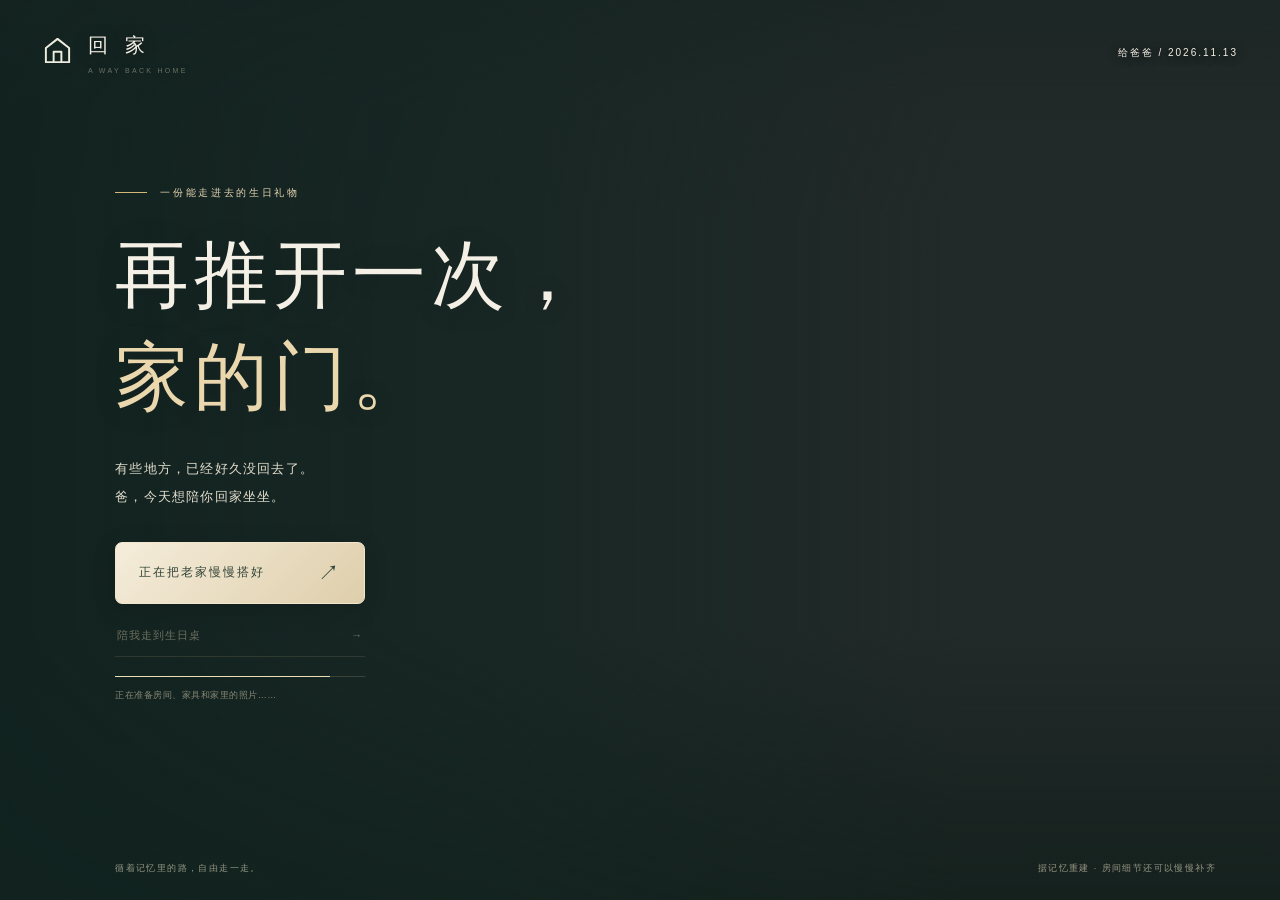
==== commit bc483894: "Add landscape guidance: rotate prompt on phones + best-effort orientation lock on start" ====
--- a/birthday/index.html
+++ b/birthday/index.html
@@ -7,7 +7,7 @@
   <meta name="description" content="从老家的门口出发，走进记忆里的房间，看看照片，为爸爸过生日。">
   <title>回家 · 给爸爸的生日礼物</title>
   <link rel="icon" href="assets/favicon.svg" type="image/svg+xml">
-  <link rel="stylesheet" href="walk.css?v=22">
+  <link rel="stylesheet" href="walk.css?v=23">
   <link rel="stylesheet" href="polish.css?v=22">
   <link rel="stylesheet" href="celebration.css?v=22">
   <link rel="stylesheet" href="birthday-show.css?v=22">
@@ -16,7 +16,7 @@
   <link rel="stylesheet" href="home-guide.css?v=22">
   <script type="importmap">{"imports":{"three":"./vendor/three.module.js"}}</script>
   <script src="content.js?v=22" defer></script>
-  <script type="module" src="walk.js?v=22"></script>
+  <script type="module" src="walk.js?v=23"></script>
 </head>
 <body>
   <main id="experience" aria-label="可自由行走的三维老家">
@@ -94,6 +94,11 @@
       <div class="keepsake-footer"><button id="card-review" class="card-footer-link">看看预览 ↑</button><button id="card-back" class="card-footer-link">回到生日桌</button><button id="card-download" class="paper-button">保存这张纪念卡 ↓</button></div>
     </div>
   </dialog>
+  <div class="rotate-prompt" id="rotate-prompt" hidden role="dialog" aria-label="横屏提示">
+    <div class="rotate-phone" aria-hidden="true"></div>
+    <p>把手机横过来<small>横屏走一走，房间看得更全</small></p>
+    <button id="rotate-dismiss" class="rotate-dismiss">竖屏继续 ↗</button>
+  </div>
   <div class="toast" id="toast" role="status" aria-live="polite"></div>
 </body>
 </html>
--- a/birthday/walk.css
+++ b/birthday/walk.css
@@ -9,3 +9,13 @@
 @media(max-height:600px) and (orientation:landscape){.welcome-copy{padding-block:80px}.welcome h1{font-size:38px;margin-bottom:12px;line-height:1.3}.kicker{margin-bottom:14px}.welcome-description{margin-bottom:15px;font-size:10px}.begin-button{min-height:42px;padding:10px 17px}.welcome-bottom{bottom:14px}.loading-track{margin-top:10px}.joystick{bottom:25px;transform:scale(.85);transform-origin:bottom left}.location{top:83px}.interaction-prompt{bottom:70px}.look-hint{bottom:60px}.bottom-actions{bottom:110px}.walk-hint{bottom:14px}.mini-map{bottom:80px}}
 @media(max-height:700px) and (max-width:600px){.welcome-copy{padding:75px 24px}.welcome h1{font-size:38px;line-height:1.35;margin-bottom:18px}.kicker{margin-bottom:17px}.welcome-description{font-size:10px;margin-bottom:20px}.begin-button{min-height:48px;padding:11px 17px}.loading-track{margin-top:12px}.welcome-bottom>span:last-child{display:none}.loading-note{font-size:7px}}
 @media(prefers-reduced-motion:reduce){*,*:before,*:after{animation:none!important;transition:none!important}}
+
+/* 横屏提示：仅触屏设备竖屏时显示 */
+.rotate-prompt{position:fixed;inset:0;z-index:40;display:none;flex-direction:column;align-items:center;justify-content:center;gap:24px;background:#1d2a26f2;color:#f4eddb;text-align:center;padding:30px}
+@media(pointer:coarse) and (orientation:portrait){.rotate-prompt:not([hidden]){display:flex}}
+.rotate-phone{width:52px;height:88px;border:2px solid #e9d9b5;border-radius:8px;position:relative;animation:rotateHint 2.4s ease-in-out infinite}
+.rotate-phone::after{content:'';position:absolute;left:50%;bottom:7px;transform:translateX(-50%);width:14px;height:3px;border-radius:2px;background:#e9d9b5}
+@keyframes rotateHint{0%,25%{transform:rotate(0)}65%,100%{transform:rotate(90deg)}}
+.rotate-prompt p{font:22px/1.9 var(--serif);letter-spacing:3px;margin:0}
+.rotate-prompt small{display:block;font:11px/2 var(--sans);letter-spacing:1px;color:#e0e1d3aa;margin-top:10px}
+.rotate-dismiss{border:1px solid #e6dfc566;background:transparent;color:#f4eddb;border-radius:3px;padding:12px 22px;font-size:11px;letter-spacing:2px;min-height:46px}
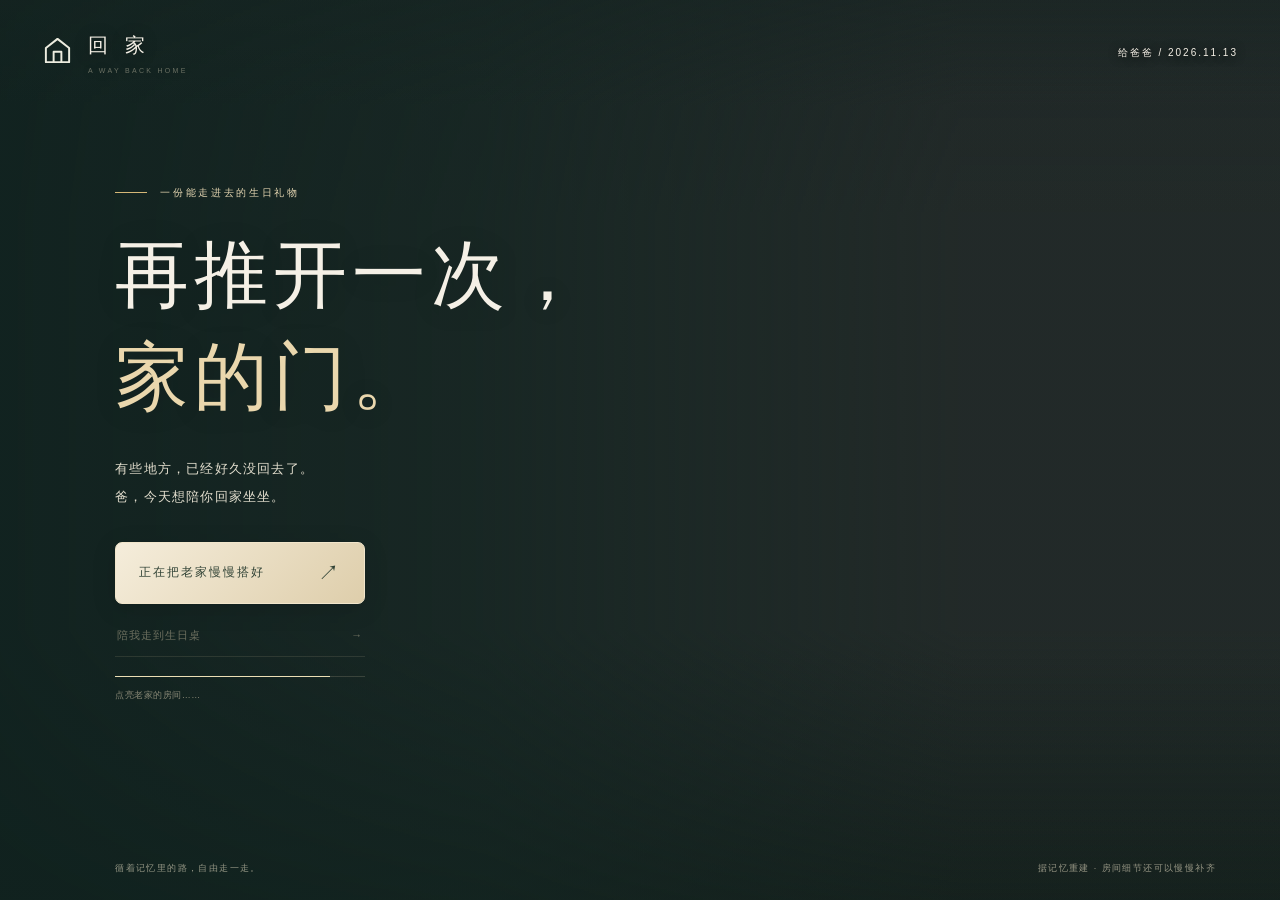
==== commit 825d72fe: "Fix mobile scene loading with texture fallback and diagnostics" ====
--- a/birthday/index.html
+++ b/birthday/index.html
@@ -7,7 +7,7 @@
   <meta name="description" content="从老家的门口出发，走进记忆里的房间，看看照片，为爸爸过生日。">
   <title>回家 · 给爸爸的生日礼物</title>
   <link rel="icon" href="assets/favicon.svg" type="image/svg+xml">
-  <link rel="stylesheet" href="walk.css?v=23">
+  <link rel="stylesheet" href="walk.css?v=25">
   <link rel="stylesheet" href="polish.css?v=22">
   <link rel="stylesheet" href="celebration.css?v=22">
   <link rel="stylesheet" href="birthday-show.css?v=22">
@@ -16,7 +16,8 @@
   <link rel="stylesheet" href="home-guide.css?v=22">
   <script type="importmap">{"imports":{"three":"./vendor/three.module.js"}}</script>
   <script src="content.js?v=22" defer></script>
-  <script type="module" src="walk.js?v=23"></script>
+  <script src="startup.js?v=25" defer></script>
+  <script type="module" src="walk.js?v=25"></script>
 </head>
 <body>
   <main id="experience" aria-label="可自由行走的三维老家">
@@ -25,6 +26,7 @@
     <header class="topbar">
       <a class="wordmark" href="./" aria-label="重新从老家门口开始"><span class="house-symbol">⌂</span><span>回 家<small>A WAY BACK HOME</small></span></a>
       <div class="top-actions" id="top-actions" hidden>
+        <button id="landscape-btn" class="glass-button" aria-label="切换到横屏全屏"><span aria-hidden="true">⛶</span><span class="optional-label">横屏</span></button>
         <button id="quality-toggle" class="glass-button" aria-label="切换为流畅画质"><span aria-hidden="true">◈</span><span id="quality-label" class="optional-label">清晰</span></button>
         <button id="album-open" class="glass-button" aria-label="打开家庭相册"><span aria-hidden="true">▧</span><span>旧照片</span></button>
         <button id="help-open" class="glass-button" aria-label="查看操作说明"><span aria-hidden="true">?</span><span class="optional-label">怎么走</span></button>
@@ -46,8 +48,7 @@
     </section>
     <div class="hud" id="hud" hidden>
       <button id="resume-look" class="resume-look">点击继续漫游 <span>鼠标转头 · Esc 释放</span></button>
-      <span class="performance-badge"><span class="build-label">v0.22 · </span><span id="fps-label">准备中</span></span>
-      <div id="object-hints" class="object-hints"></div>
+      <span class="performance-badge"><span class="build-label">v0.25 · </span><span id="fps-label">准备中</span></span>
       <div class="location"><span class="location-indicator"></span><div><span id="location-name">院门口</span><small id="location-note">从南墙东端的院门走进来。</small></div></div>
       <button class="journey" id="activities-open" aria-label="看看家里能做的小事"><span class="journey-heading">留在家里的小事</span><span id="journey-count">旧照片 0 / 6 · 家里小事 0 / 6</span><small id="journey-note">倒杯茶，坐坐沙发，翻翻抽屉。</small></button>
       <button class="stand-up subtle-button" id="stand-up" hidden>从沙发上起身 ↗</button>
--- a/birthday/walk.css
+++ b/birthday/walk.css
@@ -19,3 +19,15 @@
 .rotate-prompt p{font:22px/1.9 var(--serif);letter-spacing:3px;margin:0}
 .rotate-prompt small{display:block;font:11px/2 var(--sans);letter-spacing:1px;color:#e0e1d3aa;margin-top:10px}
 .rotate-dismiss{border:1px solid #e6dfc566;background:transparent;color:#f4eddb;border-radius:3px;padding:12px 22px;font-size:11px;letter-spacing:2px;min-height:46px}
+
+/* 横屏按钮：仅触屏设备显示，点一下回到横屏全屏 */
+#landscape-btn{display:none}
+@media(pointer:coarse){#landscape-btn{display:flex}}
+
+/* Loading failures remain readable and copyable on a phone. */
+.startup-failed #rotate-prompt,.startup-failed #hud,.startup-failed #top-actions{display:none!important}
+.unavailable{max-height:100dvh;overflow:auto;box-sizing:border-box}
+.startup-details{margin:20px auto 0;max-width:540px;text-align:left}
+.startup-details summary{cursor:pointer;font-size:14px;color:#ddd8c9}
+.startup-details textarea{display:block;width:100%;height:180px;box-sizing:border-box;margin-top:12px;padding:12px;border:1px solid #b5bdad66;border-radius:6px;background:#1b2525;color:#ede6d4;font:12px/1.6 monospace;user-select:text;-webkit-user-select:text}
+.unavailable .startup-copy{min-height:44px;padding:10px 16px;font-size:14px}
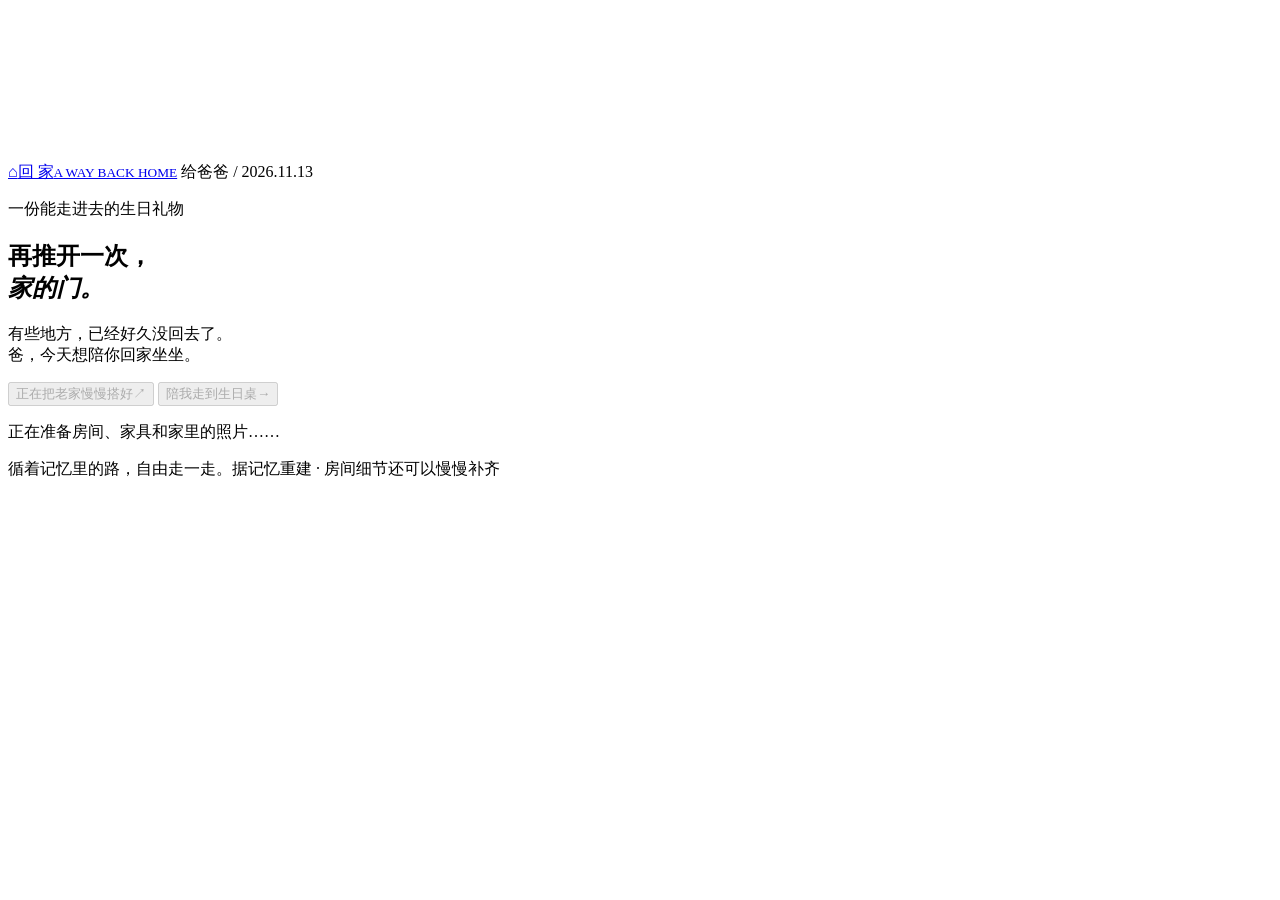
==== commit 01041972: "Reduce first-load traffic with progressive scene details and bundled scripts" ====
--- a/birthday/index.html
+++ b/birthday/index.html
@@ -7,17 +7,11 @@
   <meta name="description" content="从老家的门口出发，走进记忆里的房间，看看照片，为爸爸过生日。">
   <title>回家 · 给爸爸的生日礼物</title>
   <link rel="icon" href="assets/favicon.svg" type="image/svg+xml">
-  <link rel="stylesheet" href="walk.css?v=25">
-  <link rel="stylesheet" href="polish.css?v=22">
-  <link rel="stylesheet" href="celebration.css?v=22">
-  <link rel="stylesheet" href="birthday-show.css?v=22">
-  <link rel="stylesheet" href="arrival-keepsake.css?v=22">
-  <link rel="stylesheet" href="premium.css?v=22">
-  <link rel="stylesheet" href="home-guide.css?v=22">
   <script type="importmap">{"imports":{"three":"./vendor/three.module.js"}}</script>
-  <script src="content.js?v=22" defer></script>
-  <script src="startup.js?v=25" defer></script>
-  <script type="module" src="walk.js?v=25"></script>
+  <script src="startup-v26.js?v=26" defer></script>
+  <link rel="stylesheet" href="app/home.css?v=26">
+  <link rel="modulepreload" href="app/chunk-5ZVFZH77.js">
+  <script type="module" src="app/home-XS67OVV5.js"></script>
 </head>
 <body>
   <main id="experience" aria-label="可自由行走的三维老家">
@@ -26,7 +20,7 @@
     <header class="topbar">
       <a class="wordmark" href="./" aria-label="重新从老家门口开始"><span class="house-symbol">⌂</span><span>回 家<small>A WAY BACK HOME</small></span></a>
       <div class="top-actions" id="top-actions" hidden>
-        <button id="landscape-btn" class="glass-button" aria-label="切换到横屏全屏"><span aria-hidden="true">⛶</span><span class="optional-label">横屏</span></button>
+        <button id="landscape-btn" class="glass-button" aria-label="切换到横屏全屏"><span aria-hidden="true">⛶</span><span class="optional-label">横屏</span></button>
         <button id="quality-toggle" class="glass-button" aria-label="切换为流畅画质"><span aria-hidden="true">◈</span><span id="quality-label" class="optional-label">清晰</span></button>
         <button id="album-open" class="glass-button" aria-label="打开家庭相册"><span aria-hidden="true">▧</span><span>旧照片</span></button>
         <button id="help-open" class="glass-button" aria-label="查看操作说明"><span aria-hidden="true">?</span><span class="optional-label">怎么走</span></button>
@@ -48,7 +42,7 @@
     </section>
     <div class="hud" id="hud" hidden>
       <button id="resume-look" class="resume-look">点击继续漫游 <span>鼠标转头 · Esc 释放</span></button>
-      <span class="performance-badge"><span class="build-label">v0.25 · </span><span id="fps-label">准备中</span></span>
+      <span class="performance-badge"><span class="build-label">v0.26 · </span><span id="fps-label">准备中</span></span>
       <div class="location"><span class="location-indicator"></span><div><span id="location-name">院门口</span><small id="location-note">从南墙东端的院门走进来。</small></div></div>
       <button class="journey" id="activities-open" aria-label="看看家里能做的小事"><span class="journey-heading">留在家里的小事</span><span id="journey-count">旧照片 0 / 6 · 家里小事 0 / 6</span><small id="journey-note">倒杯茶，坐坐沙发，翻翻抽屉。</small></button>
       <button class="stand-up subtle-button" id="stand-up" hidden>从沙发上起身 ↗</button>
@@ -95,11 +89,11 @@
       <div class="keepsake-footer"><button id="card-review" class="card-footer-link">看看预览 ↑</button><button id="card-back" class="card-footer-link">回到生日桌</button><button id="card-download" class="paper-button">保存这张纪念卡 ↓</button></div>
     </div>
   </dialog>
-  <div class="rotate-prompt" id="rotate-prompt" hidden role="dialog" aria-label="横屏提示">
-    <div class="rotate-phone" aria-hidden="true"></div>
-    <p>把手机横过来<small>横屏走一走，房间看得更全</small></p>
-    <button id="rotate-dismiss" class="rotate-dismiss">竖屏继续 ↗</button>
-  </div>
+  <div class="rotate-prompt" id="rotate-prompt" hidden role="dialog" aria-label="横屏提示">
+    <div class="rotate-phone" aria-hidden="true"></div>
+    <p>把手机横过来<small>横屏走一走，房间看得更全</small></p>
+    <button id="rotate-dismiss" class="rotate-dismiss">竖屏继续 ↗</button>
+  </div>
   <div class="toast" id="toast" role="status" aria-live="polite"></div>
 </body>
 </html>
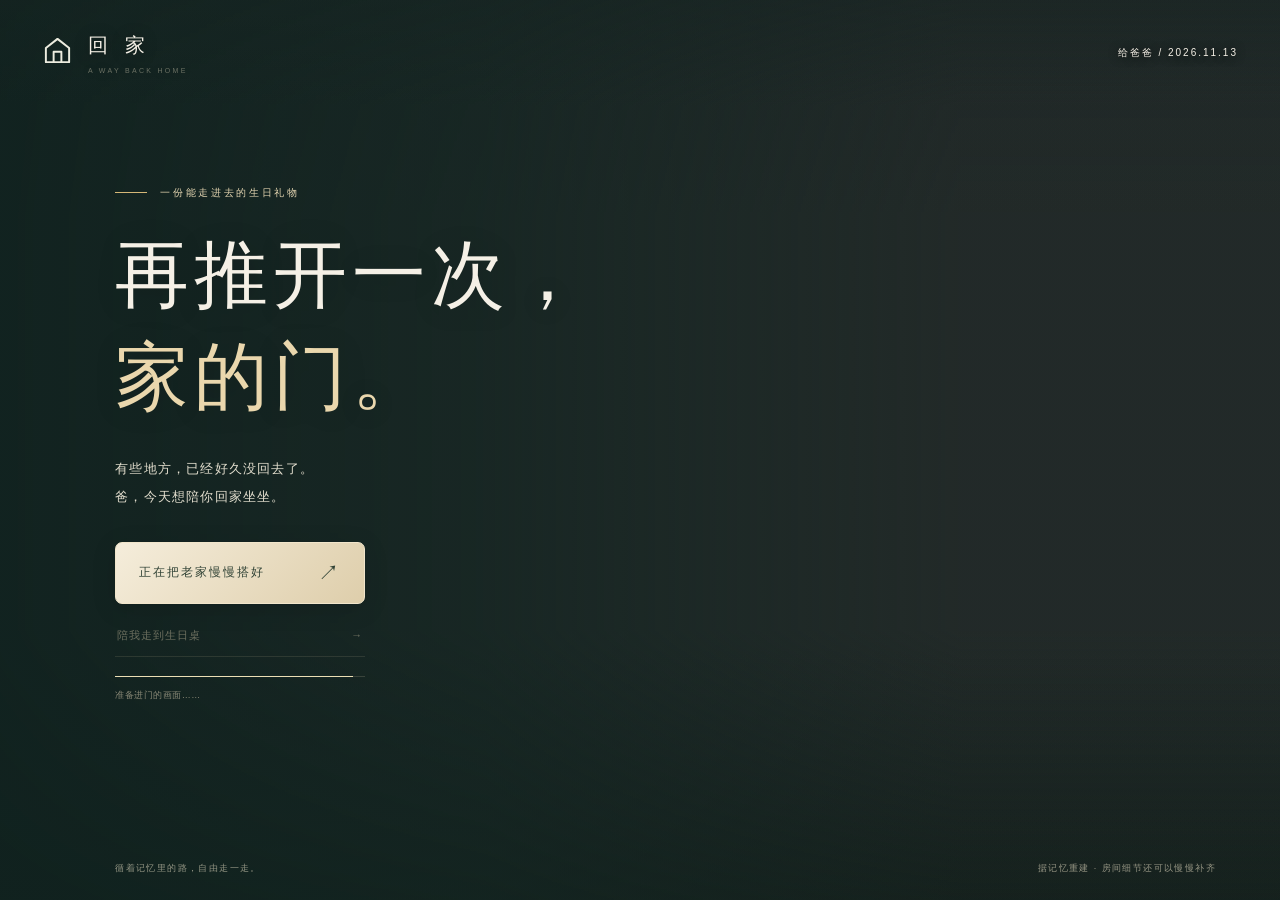
==== commit d468f252: "Reuse PBR shaders while streamed reflection details finish loading" ====
--- a/birthday/index.html
+++ b/birthday/index.html
@@ -11,7 +11,7 @@
   <script src="startup-v26.js?v=26" defer></script>
   <link rel="stylesheet" href="app/home.css?v=26">
   <link rel="modulepreload" href="app/chunk-5ZVFZH77.js">
-  <script type="module" src="app/home-XS67OVV5.js"></script>
+  <script type="module" src="app/home-SF3VADBJ.js"></script>
 </head>
 <body>
   <main id="experience" aria-label="可自由行走的三维老家">
--- a/birthday/app/home.css
+++ b/birthday/app/home.css
@@ -0,0 +1 @@
+:root{--cream:#f5f0e6;--ink:#373b34;--green:#67745b;--serif:"Noto Serif CJK SC","Source Han Serif SC","STSong","SimSun",serif;--sans:"PingFang SC","Microsoft YaHei",system-ui,sans-serif}*{box-sizing:border-box}html,body{width:100%;height:100%;margin:0;overflow:hidden}body{font:14px var(--sans);background:#242b2a;color:var(--cream);-webkit-font-smoothing:antialiased}button,a,canvas{-webkit-tap-highlight-color:transparent}button{font:inherit;color:inherit;cursor:pointer;touch-action:manipulation}button:focus-visible,a:focus-visible,canvas:focus-visible{outline:2px solid #e9d9b5;outline-offset:5px}button:disabled{cursor:wait}[hidden]{display:none!important}a{color:inherit;text-decoration:none}#experience,#world{position:absolute;inset:0;width:100%;height:100%}#world{display:block;touch-action:none;outline:none}.vignette{position:absolute;inset:0;pointer-events:none;background:linear-gradient(180deg,#111a233d,transparent 24%,transparent 72%,#131c2655);z-index:1}.topbar{position:absolute;z-index:4;top:0;left:0;right:0;display:flex;align-items:center;justify-content:space-between;gap:20px;padding:28px 40px;pointer-events:none}.topbar>*{pointer-events:auto}.wordmark{display:flex;align-items:center;gap:12px;font:20px var(--serif);letter-spacing:4px;text-shadow:0 1px 15px #0007}.house-symbol{font:39px/1 var(--serif);margin-top:-5px;color:#edecdf}.wordmark small{display:block;font:7px var(--sans);letter-spacing:2.5px;margin-top:6px;opacity:.7}.dedication{font-size:10px;letter-spacing:2px;text-shadow:0 1px 10px #000}.top-actions{display:flex;gap:9px}.glass-button{display:flex;align-items:center;gap:8px;border:1px solid #ffffff36;padding:11px 14px;min-height:43px;border-radius:4px;background:#18231f40;-webkit-backdrop-filter:blur(14px);backdrop-filter:blur(14px);font-size:11px;letter-spacing:1px}.glass-button:hover{background:#26392f9c}.glass-button>span:first-child{font-size:17px}.glass-button[aria-pressed=true]{border-color:#e7d9afc7}.welcome{position:absolute;inset:0;z-index:3;background:linear-gradient(90deg,#111d22c4,#111c2466 40%,#111b2422 70%,#111b2408);display:flex;align-items:center;pointer-events:none}.welcome-copy{padding:90px 7.5vw 100px;pointer-events:auto}.kicker{font-size:10px;letter-spacing:3px;display:flex;align-items:center;gap:13px;color:#e1deca;margin:0 0 27px}.kicker>span{height:1px;width:30px;background:#e5ddbd99}.welcome h1{font:400 clamp(44px,5.4vw,78px)/1.42 var(--serif);letter-spacing:7px;text-shadow:0 2px 30px #07101425;margin:0 0 27px}.welcome-description{font-size:12px;letter-spacing:1.5px;color:#e0e1d3;line-height:2.15;margin:0 0 37px}.begin-button{display:flex;align-items:center;justify-content:space-between;gap:40px;min-width:225px;min-height:56px;background:#f0ebdf;border:1px solid #f8f2e1;border-radius:2px;padding:16px 22px;color:#34443b;font-size:12px;letter-spacing:2px;box-shadow:0 8px 30px #0001;transition:background .2s,transform .2s}.begin-button:hover:not(:disabled){background:#fffaf0;transform:translateY(-2px)}.begin-button:disabled{background:#d7d5ca8c;border-color:#dadacc3b;color:#eef0e6}.begin-arrow{font-size:21px}.loading-track{height:1px;width:225px;background:#eee4c93b;margin-top:19px}.loading-track>span{display:block;height:100%;width:2%;background:#ecdfb5;transition:width .35s}.loading-note{font-size:9px;letter-spacing:1px;line-height:1.9;color:#dbdfd2ab;max-width:290px;margin:10px 0 0}.welcome-bottom{position:absolute;left:40px;right:40px;bottom:25px;display:flex;justify-content:space-between;gap:20px;font-size:9px;letter-spacing:1px;color:#e4e3d7a3}.hud{position:absolute;inset:0;z-index:2;pointer-events:none}.hud button,.joystick{pointer-events:auto}.location{position:absolute;left:40px;top:110px;display:flex;align-items:flex-start;gap:10px;text-shadow:0 2px 14px #000;max-width:270px}.location-indicator{width:5px;height:5px;border-radius:50%;background:#dfd7b5;margin-top:6px;box-shadow:0 0 0 4px #fff1}.location>div>span{font:20px var(--serif);letter-spacing:3px}.location small{display:block;font-size:10px;line-height:1.9;letter-spacing:1px;margin-top:9px;color:#eeeee1aa}.crosshair{position:absolute;left:50%;top:50%;width:22px;height:22px;transform:translate(-50%,-50%);border:1px solid #ffffff2b;border-radius:50%;display:grid;place-items:center;opacity:.8}.crosshair span{width:3px;height:3px;border-radius:50%;background:#fff;box-shadow:0 0 5px #0006}.crosshair.active{border-color:#efe6c3;width:31px;height:31px}.interaction-prompt{position:absolute;left:50%;bottom:125px;transform:translate(-50%);display:flex;align-items:center;gap:16px;background:#202b27cc;-webkit-backdrop-filter:blur(15px);backdrop-filter:blur(15px);border:1px solid #b2b9a15e;border-radius:4px;padding:13px 19px;text-align:left;min-width:255px;box-shadow:0 10px 40px #0002}.interaction-key{display:grid;place-items:center;width:30px;height:32px;border:1px solid #e6e6cb80;border-bottom-width:3px;border-radius:3px;font-size:12px}.interaction-prompt strong{display:block;font-size:12px;font-weight:400;letter-spacing:1px}.interaction-prompt small{display:block;font-size:9px;letter-spacing:.5px;line-height:1.8;opacity:.6;margin-top:5px}.interaction-prompt>span:last-child{font-size:20px;margin-left:auto}.walk-hint{position:absolute;bottom:40px;left:50%;transform:translate(-50%);white-space:nowrap;font-size:10px;letter-spacing:1px;color:#efeee1b8;text-shadow:0 1px 8px #000}.walk-hint kbd{font:9px var(--sans);border:1px solid #eeeedc77;border-bottom-width:2px;padding:3px 5px;margin-right:3px;border-radius:3px}.walk-hint i{font-style:normal;margin:0 8px;color:#fffffa77}.mobile-hint{display:none}.bottom-actions{position:absolute;right:32px;bottom:28px;display:flex;gap:15px}.subtle-button{border:0;background:transparent;font-size:10px;padding:12px 6px;letter-spacing:1px;color:#f0f0ddbd;text-shadow:0 1px 7px #000}.subtle-button:hover{color:#fff}.mini-map{position:absolute;right:32px;bottom:80px;width:220px;background:#1e2926d9;-webkit-backdrop-filter:blur(12px);backdrop-filter:blur(12px);border:1px solid #f2eddc25;padding:12px;border-radius:5px}.mini-map canvas{width:100%;height:auto;display:block}.mini-map p{font-size:8px;color:#d5d8c699;text-align:center;line-height:1.7;margin:3px 0 0}.joystick,.look-hint{display:none}.unavailable{position:absolute;inset:0;z-index:10;background:#23302e;display:flex;flex-direction:column;align-items:center;justify-content:center;text-align:center;padding:35px}.unavailable h2{font:28px/1.7 var(--serif);letter-spacing:2px}.unavailable p{font-size:12px;color:#dedac7;line-height:2;max-width:430px}.unavailable .begin-button{margin-top:25px;min-width:180px}dialog{border:1px solid #f3efe144;border-radius:5px;padding:0;background:#f5f1e8;color:var(--ink);width:min(750px,calc(100% - 34px));max-height:88vh;max-height:88dvh;box-shadow:0 30px 100px #0006;overscroll-behavior:contain}dialog::backdrop{background:#111d23ad;-webkit-backdrop-filter:blur(8px);backdrop-filter:blur(8px)}.dialog-close{position:absolute;right:15px;top:15px;z-index:5;width:41px;height:41px;display:grid;place-items:center;border:1px solid #b8b6a777;background:#f5f1e8ef;border-radius:50%;color:#52594c;font:27px/1 var(--serif)}.dialog-close:hover{background:#fffdf3}.story-body{padding:44px 43px 30px}.paper-kicker{font-size:9px;letter-spacing:2px;color:#92917e;margin:0 0 12px;line-height:1.9}.story-body h2{font:30px/1.7 var(--serif);letter-spacing:2px;margin:0 0 18px}.story-description{font-size:12px;line-height:2.1;color:#807e6d;letter-spacing:.5px;margin:0 0 22px}.photo-view{margin:0;background:#fffdf7;padding:9px 9px 13px;border:1px solid #ded9ca}.photo-view img{display:block;width:100%;max-height:58vh;object-fit:contain;background:#dedace}.photo-view figcaption{font:13px/1.9 var(--serif);letter-spacing:1px;padding:12px 7px 0;color:#6c725f}.photo-arrows{display:flex;justify-content:space-between;align-items:center;margin-top:12px;font-size:10px;color:#888a77}.photo-arrows button,.paper-link{border:0;background:transparent;color:#6e7d61;min-height:44px;padding:10px 0;font-size:11px;letter-spacing:1px}.photo-arrows button:hover,.paper-link:hover{text-decoration:underline;text-underline-offset:4px}.letter-sheet{padding:25px 28px;background:#ede9dd;border:1px solid #d9d2c1}.letter-sheet p{font:15px/2.1 var(--serif);letter-spacing:1px;margin:0 0 15px}.letter-sheet .letter-signature{text-align:right;font-size:12px;color:#7c826a;margin:20px 0 0}.help-list{display:grid;gap:16px;margin:0 0 20px;padding:0;list-style:none}.help-list li{border-bottom:1px solid #dedbce;padding:0 0 15px;font-size:12px;line-height:2;letter-spacing:.5px;color:#737762}.help-list strong{display:block;font-weight:500;color:#454e40;font-size:13px;margin-bottom:4px}.paper-button{background:#626f56;color:#fff9ed;border:1px solid #626f56;padding:13px 22px;min-height:46px;font-size:12px;letter-spacing:1px;border-radius:2px}.paper-button:hover{background:#4e6045}.birthday-dialog{width:min(580px,calc(100% - 32px));text-align:center}.birthday-paper{padding:47px 25px 26px}.birthday-paper h2{font:35px/1.7 var(--serif);letter-spacing:3px;margin:0 0 12px}.birthday-paper>p:not(.paper-kicker){color:#8b8876;font-size:11px;line-height:1.9}.cake-scene{width:240px;height:230px;margin:23px auto 0;position:relative;isolation:isolate}.cake-plate{position:absolute;bottom:7px;left:8px;width:224px;height:32px;background:#d7d6c3;border-radius:50%;box-shadow:0 7px 14px #81794c16;z-index:-1}.cake-body{position:absolute;bottom:23px;left:25px;width:190px;height:98px;border-radius:0 0 95px 20px/0 0 18px 16px;background:linear-gradient(90deg,#e9d7b4,#f3e7c9 50%,#d8c9a5);box-shadow:inset 0 -14px #dfd0af,inset 0 -19px #f5edda}.cake-body span{display:block;color:#9e7258;font:18px var(--serif);letter-spacing:3px;transform:translateY(33px)}.cake-top{position:absolute;bottom:102px;left:25px;width:190px;height:40px;border-radius:50%;background:#fff9e6;box-shadow:inset 0 1px #fffcf2,0 3px #f1e4c6;z-index:2}#cake-candles{position:absolute;inset:0;z-index:4}.candle{position:absolute;bottom:128px;width:44px;height:90px;background:transparent;border:0;padding:0}.candle:nth-child(1){left:54px;bottom:124px}.candle:nth-child(2){left:99px;bottom:132px}.candle:nth-child(3){left:144px;bottom:124px}.wax{position:absolute;bottom:0;left:17px;width:10px;height:42px;background:repeating-linear-gradient(135deg,#f2d6bb 0 6px,#b57861 6px 9px);border-radius:3px 3px 1px 1px}.candle:nth-child(2) .wax{height:47px;background:repeating-linear-gradient(135deg,#e3e4c9 0 6px,#879775 6px 9px)}.flame{position:absolute;bottom:49px;left:16px;width:13px;height:23px;border-radius:60% 35% 50% 50%;background:linear-gradient(0deg,#e8a557,#ffe9a3);transform:rotate(7deg);transform-origin:bottom center;box-shadow:0 0 25px 8px #eeb75433;animation:flicker 2.1s infinite ease-in-out}.candle:nth-child(2) .flame{bottom:54px}.candle.out .flame{opacity:0;animation:none;transition:opacity .25s}.birthday-paper .candle-count{font-size:10px!important;letter-spacing:1px;min-height:20px}.birthday-wish{font:18px/1.9 var(--serif);letter-spacing:1px;color:#6c775e;margin:15px 0 20px}#birthday-reveal .paper-link{display:block;margin:8px auto 0}#birthday-reveal .paper-link:last-child{font-size:9px;color:#aaa38e;margin-top:0}.toast{position:fixed;bottom:25px;left:50%;transform:translate(-50%);padding:12px 18px;background:#34483eea;color:#fffbed;border:1px solid #f3efcf33;border-radius:3px;z-index:30;max-width:calc(100% - 30px);font-size:12px;letter-spacing:.5px;line-height:1.8;opacity:0;pointer-events:none;transition:opacity .2s;text-align:center}.toast.visible{opacity:1}.topbar{background:linear-gradient(#16242162,transparent)}.location{background:#15231b54;padding:12px 15px;border-radius:3px;-webkit-backdrop-filter:blur(7px);backdrop-filter:blur(7px)}.walk-hint{padding:9px 12px;border-radius:3px;background:#17251d69;-webkit-backdrop-filter:blur(4px);backdrop-filter:blur(4px)}.dish-form label{display:block;font-size:12px;letter-spacing:1px;margin:0 0 12px}.dish-form input{display:block;width:100%;border:1px solid #cbc6b6;background:#fffaf0;border-radius:2px;padding:12px;color:#3c4637;font:14px var(--sans);margin-bottom:17px}.dish-form .story-description{font-size:10px;margin-top:14px}@keyframes flicker{0%,to{transform:rotate(7deg)}50%{transform:rotate(-5deg) scale(.92,1.06)}}@media(max-width:900px){.topbar{padding:22px 25px}.welcome-copy{padding-left:7vw}.location{left:25px;top:98px}.bottom-actions{right:20px;bottom:24px}.walk-hint{bottom:77px}.mini-map{right:20px;bottom:120px}}@media(pointer:coarse){.joystick{display:flex;position:absolute;bottom:max(55px,env(safe-area-inset-bottom));left:25px;width:115px;height:135px;align-items:center;flex-direction:column;touch-action:none;-webkit-user-select:none;user-select:none}.joystick-ring{position:relative;width:100px;height:100px;border:1px solid #f1eee363;border-radius:50%;background:#11221a21;-webkit-backdrop-filter:blur(2px);backdrop-filter:blur(2px);box-shadow:inset 0 0 0 17px #fcfff706}.joystick-ring>span{position:absolute;width:43px;height:43px;background:#f2f0dc4d;border:1px solid #fffde6a6;box-shadow:0 3px 12px #0002;border-radius:50%;top:28px;left:28px;pointer-events:none}.joystick-label{font-size:9px;letter-spacing:2px;margin-top:10px;color:#eed9;text-shadow:0 1px 8px #000}.look-hint{display:flex;position:absolute;right:35px;bottom:102px;flex-direction:column;align-items:center;gap:9px;color:#eeeedd8c;font-size:9px;letter-spacing:1px;text-shadow:0 1px 10px #000;pointer-events:none}.look-hint>span{font-size:27px;font-weight:200}.desktop-hint{display:none}.mobile-hint{display:inline}.walk-hint{bottom:max(24px,env(safe-area-inset-bottom));font-size:9px}.interaction-prompt{bottom:205px;min-width:235px;padding:10px 14px;gap:11px}.interaction-key{display:none}.bottom-actions{right:16px;bottom:155px;flex-direction:column;gap:0;align-items:flex-end}.subtle-button{font-size:9px;padding:10px 5px;min-height:40px}.mini-map{bottom:242px;right:14px;width:190px}}@media(max-width:600px){.topbar{padding:20px;gap:10px}.wordmark{font-size:17px;gap:9px;letter-spacing:3px}.house-symbol{font-size:31px}.wordmark small{font-size:6px;letter-spacing:1.8px}.dedication{font-size:8px;letter-spacing:1px}.top-actions{gap:6px}.glass-button{padding:8px 10px;gap:5px;font-size:9px;min-height:38px;background:#17231f60}.glass-button>span:first-child{font-size:15px}.optional-label{display:none}.welcome{background:linear-gradient(90deg,#152226ba,#1522266b 70%,#1522263b)}.welcome-copy{padding:90px 26px 100px;max-width:100%}.kicker{font-size:8px;letter-spacing:1.8px;margin-bottom:22px;gap:10px}.kicker>span{width:22px}.welcome h1{font-size:47px;letter-spacing:5px;line-height:1.5;margin-bottom:22px}.welcome-description{font-size:11px;letter-spacing:1px;margin-bottom:29px}.begin-button{min-width:210px;min-height:52px;padding:13px 18px;font-size:11px;gap:25px}.loading-track{width:210px;margin-top:16px}.loading-note{font-size:8px;max-width:245px}.welcome-bottom{left:23px;right:23px;bottom:25px;flex-direction:column;gap:7px;font-size:8px;letter-spacing:.5px}.welcome-bottom>span:last-child{font-size:7px;opacity:.6}.location{left:22px;top:89px;gap:8px;max-width:245px}.location>div>span{font-size:18px;letter-spacing:2px}.location small{font-size:9px;line-height:1.8;letter-spacing:.5px;max-width:240px}.location-indicator{margin-top:5px}.story-body{padding:44px 21px 22px}.story-body h2{font-size:25px;letter-spacing:1px}.story-description{font-size:11px;line-height:2}.photo-view{padding:6px 6px 10px}.photo-view img{max-height:54vh}.photo-view figcaption{font-size:12px;padding:10px 6px 0}.letter-sheet{padding:21px 18px}.letter-sheet p{font-size:14px;line-height:2}.birthday-paper{padding:45px 20px 23px}.birthday-paper h2{font-size:29px}.birthday-paper>p:not(.paper-kicker){font-size:10px}.birthday-wish{font-size:16px}.cake-scene{margin-top:15px}.joystick{left:15px}}@media(max-height:600px)and (orientation:landscape){.welcome-copy{padding-block:80px}.welcome h1{font-size:38px;margin-bottom:12px;line-height:1.3}.kicker{margin-bottom:14px}.welcome-description{margin-bottom:15px;font-size:10px}.begin-button{min-height:42px;padding:10px 17px}.welcome-bottom{bottom:14px}.loading-track{margin-top:10px}.joystick{bottom:25px;transform:scale(.85);transform-origin:bottom left}.location{top:83px}.interaction-prompt{bottom:70px}.look-hint{bottom:60px}.bottom-actions{bottom:110px}.walk-hint{bottom:14px}.mini-map{bottom:80px}}@media(max-height:700px)and (max-width:600px){.welcome-copy{padding:75px 24px}.welcome h1{font-size:38px;line-height:1.35;margin-bottom:18px}.kicker{margin-bottom:17px}.welcome-description{font-size:10px;margin-bottom:20px}.begin-button{min-height:48px;padding:11px 17px}.loading-track{margin-top:12px}.welcome-bottom>span:last-child{display:none}.loading-note{font-size:7px}}@media(prefers-reduced-motion:reduce){*,*:before,*:after{animation:none!important;transition:none!important}}.rotate-prompt{position:fixed;inset:0;z-index:40;display:none;flex-direction:column;align-items:center;justify-content:center;gap:24px;background:#1d2a26f2;color:#f4eddb;text-align:center;padding:30px}@media(pointer:coarse)and (orientation:portrait){.rotate-prompt:not([hidden]){display:flex}}.rotate-phone{width:52px;height:88px;border:2px solid #e9d9b5;border-radius:8px;position:relative;animation:rotateHint 2.4s ease-in-out infinite}.rotate-phone:after{content:"";position:absolute;left:50%;bottom:7px;transform:translate(-50%);width:14px;height:3px;border-radius:2px;background:#e9d9b5}@keyframes rotateHint{0%,25%{transform:rotate(0)}65%,to{transform:rotate(90deg)}}.rotate-prompt p{font:22px/1.9 var(--serif);letter-spacing:3px;margin:0}.rotate-prompt small{display:block;font:11px/2 var(--sans);letter-spacing:1px;color:#e0e1d3aa;margin-top:10px}.rotate-dismiss{border:1px solid #e6dfc566;background:transparent;color:#f4eddb;border-radius:3px;padding:12px 22px;font-size:11px;letter-spacing:2px;min-height:46px}#landscape-btn{display:none}@media(pointer:coarse){#landscape-btn{display:flex}}.startup-failed #rotate-prompt,.startup-failed #hud,.startup-failed #top-actions{display:none!important}.unavailable{max-height:100dvh;overflow:auto;box-sizing:border-box}.startup-details{margin:20px auto 0;max-width:540px;text-align:left}.startup-details summary{cursor:pointer;font-size:14px;color:#ddd8c9}.startup-details textarea{display:block;width:100%;height:180px;box-sizing:border-box;margin-top:12px;padding:12px;border:1px solid #b5bdad66;border-radius:6px;background:#1b2525;color:#ede6d4;font:12px/1.6 monospace;user-select:text;-webkit-user-select:text}.unavailable .startup-copy{min-height:44px;padding:10px 16px;font-size:14px}.graphics-help{padding:15px;margin:20px 0;background:#e6eadc;border:1px solid #b9c4ab;border-radius:3px;color:#4a5b3f;font-size:12px;line-height:1.9}.graphics-help p{margin:8px 0}.graphics-help code{-webkit-user-select:all;user-select:all;font-size:12px}.runtime-report{display:block;width:100%;min-height:160px;font:11px/1.5 monospace;margin-top:10px}.performance-badge{opacity:.9!important;font-size:11px!important}.journey{font-family:inherit;text-align:left;pointer-events:auto;cursor:pointer}.journey:hover,.journey:focus-visible{opacity:1!important;border-color:#e9d9b5!important}.stand-up{position:absolute;left:50%;bottom:150px;transform:translate(-50%);pointer-events:auto;min-height:44px;padding:10px 20px;background:#26392edb;border:1px solid #e6dfc566;border-radius:3px;color:#f4eddb;white-space:nowrap}.activities-list{display:grid;gap:10px;margin:20px 0}.activity-card{display:grid;grid-template-columns:25px 1fr;gap:5px 9px;padding:13px 15px;border:1px solid #c9c5b65c;border-radius:3px;background:#faf7ee}.activity-check{grid-row:1/3;color:#8b907c;font-size:18px}.activity-card strong{font-weight:500;font-size:14px}.activity-card small{color:#7e8274;line-height:1.8;font-size:11px}.activity-card.done{background:#edf0e6;border-color:#c1cbb2}.activity-card.done .activity-check{color:#627649}@media(pointer:coarse){.stand-up{bottom:225px;font-size:11px}.journey{max-width:260px!important}}@media(max-height:600px)and (orientation:landscape){.stand-up{bottom:65px}.activities-list{gap:6px}}.location{background:transparent!important;border:0!important;box-shadow:none!important;padding:0!important;text-shadow:0 2px 8px #0009}.journey{background:#24332b80!important;border:1px solid #ffffff18!important;opacity:.8}.glass-button{background:#26342b99!important;border-color:#ffffff30!important}.mouse-locked .journey{opacity:.6}.resume-look{background:#26392ecc!important}.performance-badge{opacity:.55}.vignette{opacity:.45}.resume-look{display:none;position:absolute;left:50%;bottom:95px;transform:translate(-50%);border:1px solid #e6dfc583;background:#26392eed;border-radius:4px;padding:13px 25px;font-size:12px;letter-spacing:1px;pointer-events:auto}.resume-look span{display:block;font-size:9px;color:#d2d7be;margin-top:7px}.mouse-released .resume-look{display:block}.mouse-locked .object-hints{display:none}.celebrating .resume-look,body:has(.story-dialog[open]) .resume-look{display:none}.performance-badge{position:absolute;left:40px;bottom:27px;font-size:9px;letter-spacing:1px;padding:5px 8px;border-radius:2px;background:#23372bba;color:#e5e7d4}.mouse-locked .walk-hint{opacity:.65}@media(pointer:coarse){.resume-look{display:none!important}.performance-badge{left:18px;bottom:200px;font-size:8px}}.glass-button,.location,.walk-hint,.interaction-prompt,.mini-map,.joystick-ring{-webkit-backdrop-filter:none;backdrop-filter:none}.location,.walk-hint,.interaction-prompt{background:#26362be0}.glass-button{background:#25342bd9}.journey{position:absolute;left:40px;top:209px;padding:11px 14px;border-left:1px solid #e8debc52;color:#f1ecdc;background:#26362bd9;border-radius:2px;text-shadow:0 1px 7px #0009;max-width:260px}.journey>span{font-size:10px;letter-spacing:2px}.journey>small{display:block;font-size:9px;line-height:1.8;letter-spacing:.5px;margin-top:7px;opacity:.74}.object-hints{position:absolute;inset:0;pointer-events:none}.world-object-hint{position:absolute;transform:translate(-50%,-50%);display:flex;align-items:center;gap:7px;min-height:42px;min-width:84px;padding:7px 11px 7px 7px;border:1px solid #e4dbc28c;background:#273b2cef;color:#fff6de;border-radius:24px;font-size:10px;letter-spacing:1px;pointer-events:auto;white-space:nowrap;box-shadow:0 3px 15px #0003}.world-object-hint>span:first-child{display:grid;place-items:center;width:24px;height:24px;border-radius:50%;border:1px solid #dedac45c;font-size:18px}.world-object-hint:hover{background:#52694b}.celebrating .joystick,.celebrating .look-hint,.celebrating .walk-hint,.celebrating .bottom-actions,.celebrating .object-hints,.celebrating .interaction-prompt,.celebrating .journey{display:none!important}.birthday-dialog{position:fixed;inset:auto 0 max(22px,env(safe-area-inset-bottom));margin:0 auto;z-index:8;width:min(570px,calc(100% - 34px));max-height:40dvh;background:#f3efe4f5;box-shadow:0 12px 50px #0004;overflow:auto}.birthday-paper{padding:19px 25px 17px}.birthday-paper h2{font-size:27px;line-height:1.4;margin:0 0 5px}.birthday-paper .paper-kicker{font-size:8px;margin-bottom:6px}.birthday-paper>p:not(.paper-kicker){font-size:10px;margin:6px 0}.birthday-dialog .dialog-close{width:33px;height:33px;font-size:23px;top:11px;right:11px}.real-candle-controls{position:static!important;display:flex;justify-content:center;gap:10px;margin:15px 0 8px}.birthday-dialog .candle{position:relative;inset:auto!important;width:auto;height:auto;min-width:100px;min-height:43px;background:#e6e0ce;border:1px solid #b3b39c;border-radius:3px;display:flex;align-items:center;justify-content:center;gap:8px;padding:9px 13px;font-size:11px}.birthday-dialog .candle .candle-icon{font-size:18px;color:#b38243}.birthday-dialog .candle.out{background:#d9e2d0;color:#6e795f;border-color:#b8c0a7}.birthday-dialog .candle.out:after{display:none}.birthday-dialog .candle.out .candle-icon{color:#6e795f}.birthday-dialog .birthday-wish{font-size:16px;margin:10px 0}.birthday-dialog #birthday-reveal .paper-link{display:inline-block;margin:7px 12px 0;font-size:10px}.birthday-dialog .paper-button{min-height:40px;padding:10px 17px;font-size:11px}.dish-form textarea{width:100%;resize:vertical;min-height:120px;border:1px solid #cbc6b6;background:#fffaf0;border-radius:2px;padding:12px;color:#3c4637;font:14px/1.9 var(--sans);margin-bottom:17px}@media(max-width:900px){.journey{left:25px;top:190px;max-width:230px}}@media(max-width:600px){.topbar{padding:17px 14px;gap:5px}.wordmark{font-size:15px;gap:5px;letter-spacing:2px}.wordmark small{font-size:5px;letter-spacing:1.1px}.house-symbol{font-size:27px}.top-actions{gap:5px}.glass-button{padding:7px 9px;min-height:36px}.glass-button>span:first-child{font-size:14px}.top-actions #album-open>span:last-child{display:none}.journey{left:22px;top:180px;padding:8px 10px;max-width:215px}.journey>span{font-size:9px}.journey>small{font-size:8px}.world-object-hint{min-width:75px;min-height:42px;padding:6px 9px 6px 6px;font-size:9px}.world-object-hint>span:first-child{width:22px;height:22px}.birthday-paper{padding:17px 14px 12px}.birthday-paper h2{font-size:23px}.birthday-dialog .candle{min-width:83px;font-size:10px;padding:8px 10px}.real-candle-controls{gap:7px;margin-top:12px}.birthday-dialog{bottom:max(15px,env(safe-area-inset-bottom));max-height:41dvh}.birthday-dialog #birthday-reveal .paper-link{font-size:9px;margin:5px 6px 0}}@media(max-height:600px)and (orientation:landscape){.journey{display:none}.birthday-dialog{right:14px;left:auto;bottom:14px;width:350px;max-height:70dvh}.birthday-paper h2{font-size:22px}}#birthday-dialog{position:fixed;inset:0;margin:0;padding:0;width:100%;max-width:none;height:100%;max-height:none;border:0;border-radius:0;background:linear-gradient(90deg,#171e1608 35%,#182019b0 63%,#182019f7);box-shadow:none;overflow:hidden;color:#f2ecdd;pointer-events:none}#birthday-dialog::backdrop{background:transparent;-webkit-backdrop-filter:none;backdrop-filter:none}#birthday-dialog .dialog-close{position:absolute;top:28px;right:34px;width:46px;height:46px;background:#f0e5cc0d;border:1px solid #e1d4b233;border-radius:50%;color:#eee4cc;font:26px/1 var(--sans);pointer-events:auto;z-index:4}.celebrating .topbar,.celebrating .location,.celebrating .crosshair,.celebrating .walk-hint,.celebrating .performance-badge{visibility:hidden!important}#birthday-dialog .birthday-paper{position:absolute;right:7vw;top:50%;transform:translateY(-50%);width:min(355px,30vw);padding:0;text-align:left;pointer-events:auto}#birthday-dialog .paper-kicker{display:flex;align-items:center;gap:12px;color:#cfb687;font:10px/1.5 var(--sans);letter-spacing:3px;margin:0 0 25px}#birthday-dialog .paper-kicker:before{content:"";width:27px;height:1px;background:#c3ab79}#birthday-dialog h2{font:400 clamp(34px,3.1vw,49px)/1.55 var(--serif);letter-spacing:3px;color:#f5eddb;margin:0 0 17px;text-wrap:balance}#birthday-dialog #birthday-instruction{font:12px/2.2 var(--sans);letter-spacing:1px;color:#e6dfc8a6;margin:0 0 27px;max-width:320px}.birthday-date{position:absolute;top:35px;left:5vw;font:10px/1.7 var(--sans);letter-spacing:3px;color:#ece1c2a3;text-shadow:0 1px 9px #1d211a80}.birthday-date b{font:400 28px/1.4 var(--serif);display:block;letter-spacing:2px;color:#eee6d5}.birthday-caption{position:absolute;left:5vw;bottom:42px;font:11px/2 var(--serif);letter-spacing:2px;color:#eee2c8;pointer-events:none;text-shadow:0 1px 9px #1d211a80}.birthday-caption span{display:block;font:8px/1.8 var(--sans);letter-spacing:2px;margin-top:7px;color:#e8dec364}.cake-orbit{position:absolute;left:0;top:0;width:62%;height:100%;pointer-events:auto;touch-action:none;cursor:grab}.cake-orbit.dragging{cursor:grabbing}#birthday-dialog .paper-button{width:100%;border:1px solid #c8b589;background:#dfd0ae;color:#283526;border-radius:3px;min-height:51px;padding:14px 23px;font:12px/1.6 var(--sans);letter-spacing:2px;transition:background .18s,transform .18s}#birthday-dialog .paper-button:hover{background:#efe3c7;transform:translateY(-1px)}#birthday-dialog .paper-button:disabled{opacity:.65;cursor:wait}#birthday-dialog .real-candle-controls{position:static!important;justify-content:flex-start;gap:10px;margin:23px 0 11px;min-height:37px}#birthday-dialog .candle{display:flex;align-items:center;justify-content:center;gap:10px;position:static;min-width:0;width:60px;min-height:35px;height:35px;border:1px solid #d5c39a38;border-radius:30px;background:#b39d6d0b;padding:6px 10px;color:#d4c3a1;inset:auto!important}#birthday-dialog .candle:disabled{cursor:default}#birthday-dialog .candle.out{opacity:.4;background:transparent;color:#d4c3a1;border-color:#d5c39a22}.candle-drawing{position:relative;display:block;width:4px;height:12px;border-radius:1px;background:#d9c7a0}.candle-drawing:before{content:"";position:absolute;width:5px;height:8px;bottom:15px;left:-.5px;border-radius:70% 30% 60% 40%;background:#e8b95c;box-shadow:0 0 9px #f4c06d55;transform:rotate(12deg)}#birthday-dialog[data-phase=unlit] .candle-drawing:before,#birthday-dialog .candle.out .candle-drawing:before{display:none}.candle-number{font:8px var(--sans);letter-spacing:1px}#birthday-dialog #candle-count{font:9px/1.9 var(--sans);letter-spacing:1px;color:#e8ddbf6e;margin:0;min-height:18px}#birthday-dialog .paper-link{border:0;background:transparent;color:#e4d4b2;cursor:pointer;letter-spacing:1px;min-height:40px;padding:10px 0;font:10px/1.8 var(--sans)}#birthday-dialog #birthday-letter-preview{margin-top:12px;color:#d5ccb485}#birthday-dialog #birthday-reveal .paper-button{margin:7px 0 11px}#birthday-dialog #birthday-reveal .paper-link{display:inline-block;font-size:10px;margin:0 17px 0 0;padding:8px 0}#birthday-dialog .birthday-wish{font:13px/2 var(--serif);color:#e4d8b8;letter-spacing:2px;margin:0 0 19px}.birthday-steps{display:flex;gap:19px;border-top:1px solid #d2c29d21;margin-top:32px;padding-top:17px;font:8px/1.8 var(--sans);letter-spacing:1px;color:#d5c9aa48}.birthday-steps span.current{color:#d9c495}#birthday-dialog[data-phase=complete] .real-candle-controls{display:none}#birthday-dialog[data-phase=complete] h2{color:#f4e7c5}#birthday-dialog[data-phase=complete] .birthday-paper{animation:birthday-reveal .65s ease both}@keyframes birthday-reveal{0%{opacity:0;translate:0 10px}to{opacity:1;translate:0 0}}.story-dialog:has(.letter-envelope),.story-dialog:has(.letter-sheet){width:min(720px,calc(100% - 40px));background:#eee8d9;border-color:#e1d6c0;border-radius:4px;box-shadow:0 24px 100px #0005}.letter-envelope{display:block;width:min(460px,100%);height:230px;margin:32px auto 35px;position:relative;border:1px solid #c9b996;border-radius:3px;background:linear-gradient(155deg,#e0d1b3,#eee1c8);box-shadow:0 10px 25px #78654421;color:#5d5a45;cursor:pointer;overflow:hidden}.letter-envelope:before{content:"";position:absolute;inset:0;background:#d2bf9c;clip-path:polygon(0 0,100% 0,50% 60%)}.letter-envelope:after{content:"";position:absolute;inset:0;background:#eadcc0;clip-path:polygon(0 100%,0 5%,50% 63%,100% 5%,100% 100%)}.envelope-address{position:absolute;z-index:1;left:27px;bottom:28px;font:18px/1.8 var(--serif);letter-spacing:4px}.envelope-seal{position:absolute;z-index:2;left:50%;top:49%;translate:-50% -50%;display:grid;place-items:center;width:48px;height:48px;background:#985a44;border:3px double #d0a4808c;border-radius:50%;color:#eddbc1;font:22px/1 var(--serif);box-shadow:0 3px 8px #5e34222e}.envelope-open{display:block;color:#8d7f62;text-align:center;font:10px/1.8 var(--sans);letter-spacing:2px}.letter-sheet{background:#f8f1e2;border:1px solid #d8cbb0;padding:35px 38px;box-shadow:0 5px 20px #8d79480c;animation:letter-unfold .55s ease both;position:relative}.letter-sheet:before{content:"\5bb6\4e66";display:block;font:10px/1.5 var(--sans);letter-spacing:7px;color:#aa8f64;padding-bottom:22px;margin-bottom:25px;border-bottom:1px solid #dbceb3}.letter-sheet p{font:16px/2.25 var(--serif);letter-spacing:1px;color:#575945;margin-bottom:17px}.letter-sheet p:first-of-type{font-size:21px;margin-bottom:22px;color:#3e4b38}.letter-sheet .letter-signature{font-size:11px;line-height:2.2;color:#998261;margin:30px 0 0}@keyframes letter-unfold{0%{opacity:0;transform:translateY(12px)}to{opacity:1;transform:translateY(0)}}.journey{border-radius:30px!important;padding:10px 16px!important;max-width:300px!important}.journey>small{display:none}.journey>span{font-size:10px;letter-spacing:1px}.glass-button{border-radius:7px;background:#28352b9c!important}.world-object-hint{box-shadow:none;font-size:9px;background:#26382dd9;min-height:36px;padding:5px 10px 5px 5px}.world-object-hint>span:first-child{width:23px;height:23px;font-size:17px}@media(max-width:759px),(max-aspect-ratio:23/20){#birthday-dialog{background:linear-gradient(180deg,#18201900 28%,#18201916 43%,#182019f2 64%,#182019)}#birthday-dialog .dialog-close{top:19px;right:19px;width:38px;height:38px;font-size:23px}.birthday-date{left:24px;top:23px;font-size:8px;letter-spacing:2px}.birthday-date b{font-size:22px}.cake-orbit{width:100%;height:58%}.birthday-caption{display:none}#birthday-dialog .birthday-paper{top:auto;bottom:max(24px,env(safe-area-inset-bottom));right:25px;left:25px;transform:none;width:auto;text-align:center;max-height:42%;overflow:auto;scrollbar-width:thin}#birthday-dialog .paper-kicker{justify-content:center;font-size:8px;letter-spacing:2px;margin-bottom:9px}#birthday-dialog .paper-kicker:before{width:17px}#birthday-dialog h2{font-size:32px;line-height:1.5;margin-bottom:8px;letter-spacing:2px}#birthday-dialog #birthday-instruction{font-size:10px;line-height:1.9;margin:0 auto 15px;max-width:300px}#birthday-dialog .paper-button{max-width:330px;min-height:46px;font-size:11px;padding:11px 15px}#birthday-dialog .real-candle-controls{justify-content:center;margin:16px 0 7px;gap:11px;min-height:32px}#birthday-dialog .candle{height:31px;min-height:31px;width:52px}#birthday-dialog #candle-count{font-size:8px}#birthday-dialog #birthday-letter-preview{font-size:9px;min-height:30px;margin-top:3px;padding:6px 0}.birthday-steps{justify-content:center;gap:20px;padding-top:11px;margin-top:12px;font-size:7px}#birthday-dialog .birthday-wish{font-size:12px;margin-bottom:11px}#birthday-dialog #birthday-reveal .paper-link{font-size:9px;margin:0 10px}.letter-envelope{height:190px;margin:22px auto}.letter-sheet{padding:24px 21px}.letter-sheet p{font-size:15px;line-height:2.1}}@media(max-height:620px)and (orientation:portrait){#birthday-dialog .birthday-paper{bottom:16px;max-height:45%}#birthday-dialog h2{font-size:26px}#birthday-dialog .real-candle-controls{margin-top:11px}.birthday-steps,#birthday-dialog .paper-kicker{display:none}}@media(max-height:620px)and (orientation:landscape){#birthday-dialog .birthday-paper{width:32vw;right:5vw;max-height:88vh;overflow:auto}#birthday-dialog h2{font-size:28px;line-height:1.4}#birthday-dialog .paper-kicker{margin-bottom:11px}#birthday-dialog #birthday-instruction{margin-bottom:15px;font-size:10px}.birthday-steps{margin-top:15px;padding-top:10px}#birthday-dialog .real-candle-controls{margin-top:15px}.birthday-caption{bottom:23px;font-size:9px}.birthday-date{top:22px}.birthday-date b{font-size:20px}}@media(prefers-reduced-motion:reduce){#birthday-dialog *,.letter-sheet{animation:none!important;transition:none!important}}.celebrating #hud{display:none!important}#birthday-dialog[data-phase=show] .birthday-paper,#birthday-dialog[data-phase=show] .birthday-caption,#birthday-dialog[data-phase=show] .birthday-date,#birthday-dialog[data-phase=show] .cake-orbit{visibility:hidden;pointer-events:none}#birthday-dialog[data-phase=show] .dialog-close{top:84px;opacity:.65}.wish-show[hidden]{display:none!important}.wish-show{position:absolute;inset:0;pointer-events:none;color:#eee4c9;isolation:isolate}.wish-show:before,.wish-show:after{content:"";position:absolute;left:24px;right:24px;height:1px;background:linear-gradient(90deg,transparent,#d0b47d44,transparent)}.wish-show:before{top:82px}.wish-show:after{bottom:121px}.wish-show-top{position:absolute;left:5vw;right:5vw;top:max(27px,env(safe-area-inset-top));display:flex;align-items:center;justify-content:space-between;gap:18px;font:9px/1.8 var(--sans);letter-spacing:3px;color:#d7c7a0}.wish-show-top>span{white-space:nowrap}.wish-show-top i{font-style:normal;color:#907c53;margin:0 13px}.wish-show-top>div{display:flex;gap:12px;pointer-events:auto}.wish-show-top button{background:#e0cc9a08;border:1px solid #d6bd802b;border-radius:24px;color:#e8dcc2;padding:10px 17px;font:10px/1.7 var(--sans);letter-spacing:1px;min-height:38px;cursor:pointer}.wish-show-top button:hover{background:#ead9ac1a}.wish-show-top button:focus-visible{outline:2px solid #dfc08a;outline-offset:3px}.wish-show-heading{position:absolute;left:15vw;right:15vw;top:15.5%;text-align:center;animation:show-copy-in .7s ease both}.wish-show-heading>span{font:9px/2 var(--sans);letter-spacing:5px;color:#cdb784}.wish-show-heading h3{font:400 clamp(18px,2vw,29px)/1.9 var(--serif);letter-spacing:4px;color:#f0e4c8;margin:13px 0 0;text-wrap:balance;text-shadow:0 2px 20px #0008}.wish-show[data-act=memories] .wish-show-heading{top:12%}.wish-show[data-act=words] .wish-show-heading{top:16%}.wish-show[data-act=fireworks] h3{font-size:clamp(35px,4vw,61px);letter-spacing:8px;color:#ffe1a0}.wish-show[data-act=fireworks] .wish-show-heading{top:38%;animation:show-copy-in 1s ease both}.wish-show-bottom{position:absolute;bottom:max(36px,env(safe-area-inset-bottom));left:12vw;right:12vw;text-align:center}.wish-show-bottom p{font:13px/2 var(--serif);letter-spacing:3px;color:#e1d2ad;margin:0 0 13px}.wish-show-bottom>span{font:8px/1.8 var(--sans);letter-spacing:4px;color:#ab9874}.wish-timeline{height:1px;background:#e4ce9e21;width:min(280px,60vw);margin:22px auto 0;overflow:hidden}.wish-timeline>span{display:block;background:#e7c98a;box-shadow:0 0 10px #edc879;height:1px;transform-origin:left;transform:scaleX(0)}@keyframes show-copy-in{0%{opacity:0;translate:0 8px}to{opacity:1;translate:0 0}}@media(max-width:650px){.wish-show-top{left:22px;right:22px;top:23px;align-items:flex-start;font-size:8px;letter-spacing:2px}.wish-show-top>span{max-width:100px;white-space:normal}.wish-show-top i{margin:0 5px}.wish-show-top>div{gap:5px}.wish-show-top button{padding:8px 10px;font-size:9px;min-height:36px}.wish-show-heading{left:32px;right:32px;top:16%}.wish-show-heading h3{font-size:18px;line-height:1.9;letter-spacing:2px}.wish-show-heading>span{font-size:8px;letter-spacing:3px}.wish-show[data-act=memories] .wish-show-heading{top:12%}.wish-show[data-act=words] .wish-show-heading{top:16%}.wish-show[data-act=fireworks] .wish-show-heading{top:39%}.wish-show[data-act=fireworks] h3{font-size:33px;letter-spacing:4px}.wish-show-bottom{left:25px;right:25px;bottom:max(34px,env(safe-area-inset-bottom))}.wish-show-bottom p{font-size:11px;line-height:2;letter-spacing:2px}.wish-show-bottom>span{font-size:7px;letter-spacing:2px}#birthday-dialog[data-phase=show] .dialog-close{top:82px;right:22px}.wish-show:after{bottom:145px}}@media(max-height:500px)and (orientation:landscape){.wish-show-top{top:13px}.wish-show:before{top:60px}.wish-show:after{bottom:88px}.wish-show-heading,.wish-show[data-act=words] .wish-show-heading,.wish-show[data-act=memories] .wish-show-heading{top:18%}.wish-show-heading h3{font-size:17px;margin-top:5px}.wish-show-bottom{bottom:16px}.wish-show-bottom p{font-size:10px;margin-bottom:3px}.wish-timeline{margin-top:9px}#birthday-dialog[data-phase=show] .dialog-close{top:66px;width:32px;height:32px}.wish-show[data-act=fireworks] h3{font-size:35px}}@media(prefers-reduced-motion:reduce){.wish-show *{animation:none!important;transition:none!important}}.wish-field{position:absolute;inset:0;width:100%;height:100%;margin:0;padding:0;border:0;border-radius:0;background:transparent;pointer-events:auto;cursor:crosshair;touch-action:manipulation}.wish-field.over-photo{cursor:zoom-in}.wish-field:focus-visible{outline:1px solid #d8bb7d80;outline-offset:-15px}.wish-show-top,.wish-show-heading,.wish-show-bottom{z-index:1}.wish-show-top button{white-space:nowrap}.wish-show-top button[aria-pressed=true]{border-color:#ddc89475;background:#dcc18818;color:#ffe7b3}.wish-show-heading,.wish-show[data-act=fireworks] .wish-show-heading{animation:none;transition:top .65s cubic-bezier(.2,.8,.2,1)}.wish-interaction-note{font:9px/1.9 var(--sans);letter-spacing:1.5px;color:#c9b997a3;margin:10px 0 0}.wish-photos{position:relative;border:0;border-bottom:1px solid #cdb47d55;background:transparent;color:#e6d3a8;padding:5px 0;margin-top:5px;font:10px/1.7 var(--sans);letter-spacing:1px;pointer-events:auto;cursor:zoom-in}.wish-show[data-paused=true] .wish-timeline>span{box-shadow:none;background:#bfae8e}.wish-show[data-act=memories]:after{opacity:0}@media(max-width:650px){.wish-show-top{align-items:center;gap:8px}.wish-show-top .wish-brand{max-width:none;white-space:nowrap}.wish-brand-sub,.wish-show-top .wish-brand>i{display:none}.wish-show-top button{padding:8px 10px}.wish-interaction-note{font-size:8px;letter-spacing:.5px;margin-top:7px}.wish-photos{font-size:9px;margin-top:2px;padding:4px 0}.wish-show-heading h3{font-size:17px}}@media(max-height:680px)and (orientation:portrait){.wish-show[data-act=memories] .wish-show-heading{top:16%}.wish-show[data-act=memories] .wish-show-heading h3{font-size:15px;margin-top:5px}.wish-show[data-act=memories] .wish-show-heading>span{font-size:7px}.wish-interaction-note{font-size:7px;margin-top:4px}.wish-photos{font-size:8px;padding:2px 0}.wish-show-bottom p{font-size:10px}.wish-show-bottom{bottom:24px}}@media(max-height:680px)and (orientation:portrait){.wish-show-heading h3{font-size:15px;letter-spacing:1px;line-height:1.8;margin-top:6px}.wish-show-heading>span{font-size:7px}}@media(max-height:500px)and (orientation:landscape){.wish-interaction-note{font-size:8px;margin-top:2px}.wish-photos{font-size:8px;margin-top:1px;padding:1px 0}}@media(prefers-reduced-motion:reduce){.wish-show-heading,.wish-show[data-act=fireworks] .wish-show-heading{transition:none}}.guided-choice{display:flex;align-items:center;justify-content:space-between;gap:24px;width:225px;min-height:44px;padding:10px 2px;margin-top:10px;background:transparent;border:0;border-bottom:1px solid #f1e6cc55;border-radius:0;color:#e9dfc9;font:11px/1.7 var(--sans);letter-spacing:1px;text-align:left}.guided-choice:hover:not(:disabled){color:#fff2d2;border-color:#f1e6cc99}.guided-choice:disabled{opacity:.45}.guided-arrival #hud,.guided-arrival .top-actions{visibility:hidden!important}.arrival-guide{position:absolute;z-index:5;left:50%;bottom:45px;transform:translate(-50%);width:min(550px,calc(100% - 44px));padding:22px 26px 25px;background:#1c2b24ed;border:1px solid #cebc8f55;color:#f0e6cf;display:flex;align-items:center;justify-content:space-between;gap:25px;box-shadow:0 12px 50px #0002}.arrival-kicker{font:8px/1.8 var(--sans);letter-spacing:4px;color:#bdac82}.arrival-guide h2{font:400 24px/1.5 var(--serif);letter-spacing:3px;margin:4px 0}.arrival-guide p{font:11px/1.9 var(--sans);letter-spacing:1px;margin:0;color:#d2c7ae}.arrival-guide button{background:transparent;color:#e5d5ad;border:1px solid #c7b47a66;border-radius:24px;padding:10px 15px;white-space:nowrap;font:10px/1.8 var(--sans);letter-spacing:1px;min-height:42px}.arrival-track{position:absolute;left:0;right:0;bottom:0;height:2px;background:#e3ca8e11}.arrival-track>span{display:block;width:100%;height:2px;background:#d1bb84;transform:scaleX(0);transform-origin:left}.keepsake-dialog{width:min(1120px,calc(100% - 48px));max-height:calc(100dvh - 52px);background:#f1ebdd;color:#4c5542;border:1px solid #d6c6a6;border-radius:4px;padding:0;overflow:auto}.keepsake-body{padding:35px 40px 0}.keepsake-body>.paper-kicker{font:9px/1.8 var(--sans);letter-spacing:3px;color:#9c8254;margin:0 0 8px}.keepsake-body h2{font:400 30px/1.6 var(--serif);letter-spacing:3px;margin:0 0 7px;color:#42523d}.keepsake-intro{font:11px/1.9 var(--sans);letter-spacing:.7px;color:#90836a;margin:0 0 24px;max-width:660px}.keepsake-grid{display:grid;grid-template-columns:330px minmax(0,1fr);gap:35px;align-items:start}.keepsake-fields{min-width:0}.keepsake-fields fieldset{border:0;padding:0;margin:0 0 17px}.keepsake-fields legend,.keepsake-fields>label{display:block;font:12px/1.8 var(--sans);letter-spacing:.8px;color:#645d48;margin-bottom:8px}.keepsake-fields>label{margin-top:13px}.keepsake-fields>label span{font-size:9px;color:#a2916f;margin-left:8px}.card-photos{display:grid;grid-template-columns:1fr 1fr;gap:8px}.card-photo{padding:7px;background:#f9f5eb;border:1px solid #d8cbb0;border-radius:2px;min-width:0;color:#8d8063}.card-photo[aria-pressed=true]{border-color:#9a8150;background:#e5d9bf;box-shadow:inset 0 0 0 1px #a18b5b}.card-photo img{display:block;width:100%;height:83px;object-fit:contain;background:#e5dfd0}.card-photo span{display:block;font:9px/1.7 var(--serif);letter-spacing:.2px;margin-top:5px}.keepsake-fields input{display:block;width:100%;min-height:43px;padding:10px 12px;border:1px solid #cfc0a1;background:#fffaf1;color:#4e573e;border-radius:2px;font:13px/1.8 var(--sans);outline-color:#9e8655}.keepsake-fields .paper-link{border:0;background:transparent;font:10px/1.8 var(--sans);color:#8e7950;padding:9px 0;min-height:38px;margin-top:5px}.keepsake-preview{margin:0;min-width:0;padding:10px;background:#e5dcc9;border:1px solid #d6c5a3}.keepsake-preview canvas{display:block;width:100%;height:auto;aspect-ratio:5/4;background:#f2ebda}.keepsake-preview figcaption{font:9px/1.8 var(--sans);letter-spacing:1px;color:#938264;text-align:center;margin-top:9px;min-height:17px}.keepsake-footer{position:sticky;bottom:0;background:#f1ebddf5;border-top:1px solid #d9cdb7;padding:15px 0 17px;margin-top:22px;display:flex;gap:20px;justify-content:space-between;align-items:center}.keepsake-footer>span{font:10px/1.8 var(--serif);letter-spacing:1px;color:#9b8966}.keepsake-footer .paper-button{border:1px solid #657154;border-radius:3px;background:#46583e;color:#f6eedb;min-height:46px;padding:12px 22px;font:11px/1.8 var(--sans);letter-spacing:1px}.keepsake-footer .paper-button:disabled{opacity:.5}@media(max-width:700px){.guided-choice{width:210px;min-height:40px;font-size:10px;margin-top:6px}.welcome-copy{padding-top:65px;padding-bottom:80px}.welcome-description{margin-bottom:22px}.arrival-guide{bottom:max(24px,env(safe-area-inset-bottom));padding:17px 18px 21px;gap:14px}.arrival-guide h2{font-size:21px}.arrival-guide p{font-size:9px;max-width:180px}.arrival-guide button{padding:9px 12px;font-size:9px}.keepsake-dialog{width:calc(100% - 26px);max-height:calc(100dvh - 28px)}.keepsake-body{padding:34px 20px 0}.keepsake-body h2{font-size:25px;letter-spacing:2px}.keepsake-intro{font-size:10px;line-height:1.9;margin-bottom:18px}.keepsake-grid{grid-template-columns:1fr;gap:20px}.keepsake-preview{order:-1;padding:7px}.card-photo img{height:93px}.keepsake-footer{gap:8px;padding:12px 0;margin-top:14px}.keepsake-footer>span{font-size:8px;max-width:100px}.keepsake-footer .paper-button{font-size:10px;padding:10px 15px}}@media(max-height:620px)and (orientation:portrait){.welcome-copy{padding-top:75px;padding-bottom:65px}.welcome h1{font-size:43px}.welcome-description{margin-bottom:19px}.welcome .kicker{margin-bottom:16px}.welcome-bottom{bottom:17px}.loading-note{font-size:7px}.guided-choice{min-height:37px;padding-top:7px;padding-bottom:7px}}@media(max-height:500px)and (orientation:landscape){.welcome-copy{padding-top:55px;padding-bottom:45px}.welcome h1{font-size:39px;line-height:1.2;margin-bottom:14px}.welcome-description{font-size:10px;margin-bottom:14px}.welcome .kicker{margin-bottom:12px}.guided-choice{display:inline-flex;margin-left:15px;width:185px}.welcome .begin-button{display:inline-flex;min-height:45px;padding:10px 17px;min-width:200px}.loading-track{margin-top:9px}.welcome-bottom{display:none}.arrival-guide{bottom:20px;padding:12px 20px 17px}.arrival-guide h2{font-size:20px}.keepsake-grid{grid-template-columns:280px minmax(0,1fr);gap:24px}.keepsake-body{padding:25px 28px 0}.keepsake-preview{order:0}}.keepsake-dialog{scroll-padding-block:35px 95px}.keepsake-fields input{scroll-margin-block:75px}.card-footer-link{background:transparent;border:0;color:#88734b;font:11px/1.8 var(--sans);letter-spacing:.5px;padding:10px 5px;min-height:44px;white-space:nowrap}.keepsake-footer .paper-button{margin-left:auto;white-space:nowrap}@media(max-width:700px){.keepsake-footer{gap:6px}.card-footer-link{font-size:9px;letter-spacing:0;padding:10px 4px}.keepsake-footer .paper-button{padding:10px;font-size:9px;letter-spacing:.5px}.keepsake-fields{padding-bottom:10px}}:root{--paper:#f3edde;--ink:#334638;--gold:#b79a62;--line:#c9b891;--sans:"Microsoft YaHei","PingFang SC",sans-serif;--serif:"Noto Serif SC","Source Han Serif SC","Songti SC","SimSun",serif}.ui-icon{width:21px;height:21px;display:block;flex:none}.topbar{padding:32px 42px;align-items:center}.wordmark{gap:15px;letter-spacing:6px}.house-symbol .ui-icon{width:31px;height:35px}.wordmark small{font-size:7px;letter-spacing:2.3px;margin-top:8px;color:#e1d7bd99}.top-actions{gap:10px}.glass-button{min-height:43px;padding:11px 15px;border-radius:9px!important;background:#243b30bf!important;border:1px solid #e6d8b62b!important;box-shadow:0 4px 16px #07130e0a;font-size:11px;letter-spacing:.8px}.glass-button:hover{background:#3b5142ed!important;border-color:#e9d6ad66!important}.glass-button>span:first-child{font-size:0}.welcome{background:linear-gradient(90deg,#10221fe6,#122521a3 38%,#12231c18 75%),linear-gradient(0deg,#111e19b0,transparent 30%)}.welcome-copy{padding-left:9vw}.welcome .kicker{font-size:10px;color:#e4d5b1;letter-spacing:2.7px;margin-bottom:25px}.welcome .kicker>span{background:#d5b777;width:32px}.welcome h1{font-size:clamp(46px,5.8vw,83px);line-height:1.37;letter-spacing:5px;font-weight:400;margin-bottom:27px}.welcome h1 em{font-style:normal;color:#ead7ad}.welcome-description{font-size:13px;line-height:2.1;color:#e4dfcf;letter-spacing:1.2px;margin-bottom:32px}.welcome .begin-button{min-width:250px;min-height:58px;border-radius:7px;border:1px solid #f1e5cb;background:linear-gradient(135deg,#f5eddb,#deceab);color:#304235;box-shadow:0 5px 24px #0002;font-size:12px;padding:16px 23px}.guided-choice{width:250px;font-size:11px;min-height:43px;margin-top:10px;color:#d6c8a8;border-bottom-color:#e7d4ad44}.loading-track{width:250px;height:1px;margin-top:19px;background:#e9d9b52b}.loading-note{font-size:9px;color:#d4c9ad9c;letter-spacing:.5px;line-height:1.9;max-width:290px}.welcome-bottom{left:9vw;right:5vw;font-size:9px;letter-spacing:1.4px;color:#e6dec49c}.location{left:42px;top:132px!important}.location>div>span{font-size:29px;letter-spacing:4px;font-family:var(--serif)}.location small{font-size:11px;line-height:1.95;color:#ede3cbad;letter-spacing:.8px;margin-top:10px;max-width:270px}.location-indicator{width:5px;height:5px;background:#e7ca85;box-shadow:0 0 0 5px #e9d9b512;margin-top:17px}.journey{left:42px!important;top:246px!important;border-radius:0 8px 8px 0!important;border:0!important;border-left:2px solid #d7b76c99!important;background:linear-gradient(90deg,#213b2ed9,#213b2e55)!important;padding:12px 17px!important;max-width:290px!important;opacity:.95!important}.journey .journey-heading{display:block;font:13px/1.6 var(--serif);letter-spacing:2px;color:#f4e6c6;margin-bottom:6px}.journey #journey-count{font-size:9px;letter-spacing:1px;color:#dfd4b4a8}.world-object-hint{background:#213c2ee8;border-color:#d9c69d66;font-size:10px;box-shadow:0 5px 18px #0001}.interaction-prompt{background:#223c30f0;border:1px solid #dcc69766;border-radius:9px;box-shadow:0 8px 30px #0002}.interaction-prompt strong{font-weight:400;letter-spacing:1px}.interaction-key{border-color:#d7c39b5c}.walk-hint{font-size:10px;background:#21382bd9;border:1px solid #d9c89d33;border-radius:7px;padding:10px 17px;color:#e2ddc9aa}.walk-hint kbd{border-color:#dbd0b14d;border-radius:4px;box-shadow:none}.bottom-actions{gap:16px}.bottom-actions .subtle-button{display:flex;align-items:center;gap:7px;font-size:10px;letter-spacing:.5px;color:#e8dec5bb}.bottom-actions .ui-icon{width:15px;height:15px}.performance-badge{border-radius:20px;font-size:8px!important;padding:5px 10px;background:#1f3827b3;opacity:.6!important}.build-label{display:none}.mini-map{border-radius:10px;border:1px solid #dacba15c;background:#243b2eed}.resume-look{border-radius:9px;font-size:12px;border-color:#d5bf8566;box-shadow:0 8px 30px #0002}.story-dialog{background:#f3edde;border:1px solid #d8c8a8;border-radius:15px;box-shadow:0 25px 100px #07171055;color:#3d4c38}.story-body{padding:47px 43px 35px}.story-body>.paper-kicker{font-size:9px;letter-spacing:3px;color:#a28b5e;margin-bottom:12px}.story-body h2{font:400 32px/1.55 var(--serif);letter-spacing:2px;color:#384b35;margin-bottom:15px}.story-description{font-size:13px;line-height:2.05;color:#7c806a}.dialog-close{display:grid;place-items:center;width:39px;height:39px;border:1px solid #bca77a55;border-radius:50%;background:#f3ead929;color:#8e825f}.dialog-close .ui-icon{width:19px;height:19px}.photo-view{background:#fffbf1;border:1px solid #dfd2b8;padding:10px 10px 15px;box-shadow:0 8px 23px #6150280b}.photo-view img{border-radius:2px}.photo-view figcaption{font-size:15px;color:#726d53;letter-spacing:1px;padding-top:14px}.photo-arrows{gap:15px;font-size:11px;letter-spacing:.5px}.photo-arrows button,.story-body>.paper-link{min-height:42px;border-radius:5px;color:#637151}.activities-list{gap:12px}.activity-card{padding:17px;background:#fcf8ee;border-color:#d9cdb4;border-radius:8px}.activity-card strong{font-family:var(--serif);font-size:16px;color:#475a3d}.activity-card small{font-size:12px;line-height:1.9;color:#8b8b73}.activity-card.done{background:#e9eddf;border-color:#bfccb0}.letter-sheet{border-radius:5px;padding:35px 37px}.letter-sheet p{font-size:17px;line-height:2.25}.letter-envelope{border-radius:6px}.toast{border-radius:8px;background:#273f31f2;border:1px solid #d7c49366;font-size:12px;line-height:1.8}#birthday-dialog{background:linear-gradient(90deg,#15201900 28%,#16251ca8 61%,#142219f7)}#birthday-dialog .birthday-paper{right:7vw;width:min(370px,31vw)}#birthday-dialog h2{font-size:clamp(35px,3.4vw,52px);line-height:1.48;letter-spacing:2px;margin-bottom:21px}#birthday-dialog #birthday-instruction{font-size:12px;line-height:2.15;letter-spacing:1px;color:#e1d6b7b8}#birthday-dialog .paper-kicker{font-size:9px;letter-spacing:3px;color:#d8bd84}#birthday-dialog .paper-button{border-radius:7px;background:linear-gradient(135deg,#efe1bd,#d7bf87);min-height:53px;font-size:12px;border-color:#e5cc93;box-shadow:0 6px 25px #0002;color:#2f412e}#birthday-dialog .paper-link{font-size:11px;color:#d9c69d}#birthday-dialog #birthday-reveal .paper-link{font-size:10px;margin-right:18px;line-height:1.8}#birthday-dialog .birthday-wish{font-size:15px;line-height:2.1;color:#e6d8b5}.birthday-date{font-size:9px;letter-spacing:2.5px}.birthday-date b{font-size:28px;color:#f0e4c9}.birthday-steps{font-size:9px;gap:20px;border-top-color:#d0b98030}.birthday-caption{font-size:12px;line-height:2.1;color:#ebddbf}.birthday-caption span{font-size:9px}.keepsake-dialog{border-radius:14px}.keepsake-body h2{font-size:31px}.card-photo{border-radius:6px;background:#faf6ec}.card-photo img{border-radius:3px}.keepsake-fields input,.keepsake-footer .paper-button{border-radius:6px}.arrival-guide{border-radius:12px;background:linear-gradient(135deg,#233d31f5,#1d3028f5);border-color:#d7bd8055;box-shadow:0 18px 55px #06120c33}#birthday-dialog[data-phase=show]{background:transparent}.wish-show:before,.wish-show:after{opacity:.6}.wish-show-top{font-size:9px;letter-spacing:3px}.wish-show-top button{border-radius:7px;background:#23372e3b;border-color:#d4bc7f33;min-height:40px;padding:10px 15px;font-size:10px}.wish-show-top button:hover{background:#b39a5b22}.wish-show-heading>span{color:#d1b479;font-size:10px;letter-spacing:4px}.wish-show-heading h3{font-size:clamp(21px,2.1vw,32px);line-height:1.75;letter-spacing:3px;color:#f3e5c4;text-shadow:0 2px 30px #121807}.wish-interaction-note{font-size:10px;letter-spacing:1px;color:#cdbf9b8c}.wish-show[data-act=fireworks] .wish-show-heading{top:35%}.wish-show[data-act=fireworks] h3{font-size:clamp(42px,5.4vw,78px);line-height:1.45;letter-spacing:7px;color:#f8e1a9;text-shadow:0 0 36px #edc16630,0 3px 25px #0004}.wish-show-bottom p{font-size:14px;letter-spacing:2.5px;color:#e6d9b6}.wish-show-bottom>span{font-size:8px;letter-spacing:4px;color:#ac9b74}.wish-timeline{width:min(340px,55vw);margin-top:22px}.wish-charge{--charge:0;position:relative;display:inline-flex;align-items:center;gap:21px;overflow:hidden;margin-top:21px;padding:14px 23px;min-height:50px;border:1px solid #d7b67b88;border-radius:40px;background:#ddc1820a;color:#e8d6ac;font:11px/1.7 var(--sans);letter-spacing:2px;pointer-events:auto;touch-action:manipulation;isolation:isolate;box-shadow:0 0 28px #c5a2570a}.wish-charge:before{content:"";position:absolute;inset:0;background:linear-gradient(90deg,#e0b66e1a,#f5d9a560);transform:scaleX(var(--charge));transform-origin:left;z-index:-1}.wish-charge b{font-size:24px;font-weight:400;color:#f3d593}.wish-charge.charging{border-color:#f2d392;box-shadow:0 0 38px #dbb56428}.wish-charge:disabled{opacity:.45}@media(max-width:800px){.topbar{padding:23px 24px}.top-actions{gap:6px}.glass-button{padding:9px 11px;min-height:40px}.wordmark{font-size:18px;gap:10px}.wordmark small{font-size:6px;letter-spacing:1.5px}.house-symbol .ui-icon{width:27px;height:30px}.welcome-copy{padding-left:7vw}.welcome h1{font-size:60px}.location{left:25px;top:113px!important}.journey{left:25px!important;top:215px!important}.story-body{padding:44px 28px 25px}}@media(max-width:650px){.topbar{padding:20px}.wordmark{font-size:16px;letter-spacing:4px;gap:9px}.wordmark small{font-size:5px;letter-spacing:1.2px;margin-top:6px}.house-symbol .ui-icon{width:25px;height:29px}.top-actions{gap:5px}.glass-button{padding:8px 9px;min-height:37px;border-radius:7px!important}.glass-button .ui-icon{width:18px;height:18px}.welcome-copy{padding-left:26px;padding-right:26px}.welcome .kicker{font-size:8px;letter-spacing:1.6px;margin-bottom:22px}.welcome h1{font-size:48px;letter-spacing:3px;line-height:1.45;margin-bottom:24px}.welcome-description{font-size:11px;line-height:2.1;margin-bottom:27px;letter-spacing:1px}.welcome .begin-button{min-width:225px;min-height:54px;font-size:11px}.guided-choice{width:225px;min-height:42px;font-size:11px}.loading-track{width:225px}.loading-note{font-size:8px;max-width:250px}.welcome-bottom{left:26px;bottom:26px;font-size:8px;letter-spacing:.4px}.location{left:23px;top:100px!important}.location>div>span{font-size:23px;letter-spacing:3px}.location small{font-size:9px;line-height:1.8;max-width:230px;letter-spacing:.4px}.location-indicator{margin-top:12px}.journey{left:23px!important;top:202px!important;padding:10px 13px!important;max-width:250px!important}.journey .journey-heading{font-size:12px;letter-spacing:1.5px}.journey #journey-count{font-size:8px;letter-spacing:.5px}.story-dialog{border-radius:12px}.story-body{padding:42px 22px 25px}.story-body h2{font-size:25px;letter-spacing:1px}.story-description{font-size:12px}.photo-view{padding:7px 7px 12px}.photo-view figcaption{font-size:13px}.letter-sheet{padding:25px 20px}.letter-sheet p{font-size:15px;line-height:2.15}.activity-card{padding:14px}.activity-card strong{font-size:15px}.activity-card small{font-size:11px}.keepsake-body h2{font-size:25px}#birthday-dialog{background:linear-gradient(180deg,#14211900 30%,#14211940 48%,#142119f7 67%,#142119)}#birthday-dialog .birthday-paper{left:25px;right:25px;width:auto;bottom:28px;max-height:42%}#birthday-dialog h2{font-size:32px;line-height:1.4;margin-bottom:9px;letter-spacing:2px}#birthday-dialog #birthday-instruction{font-size:10px;line-height:1.9;margin-bottom:17px}#birthday-dialog .paper-button{min-height:47px;font-size:11px}#birthday-dialog .paper-kicker{font-size:8px;letter-spacing:2px}.birthday-date b{font-size:22px}.birthday-steps{font-size:7px;gap:18px}.wish-show-top{left:21px;right:21px;top:24px;letter-spacing:2px}.wish-show-top button{padding:9px 10px;font-size:9px;min-height:37px}.wish-show-heading{left:28px;right:28px}.wish-show-heading>span{font-size:8px;letter-spacing:2.4px}.wish-show-heading h3{font-size:18px;line-height:1.8;letter-spacing:1.5px}.wish-interaction-note{font-size:8px;letter-spacing:.4px}.wish-show[data-act=fireworks] .wish-show-heading{top:34%}.wish-show[data-act=fireworks] h3{font-size:40px;letter-spacing:3px;line-height:1.5}.wish-charge{padding:11px 19px;gap:16px;min-height:47px;font-size:10px;letter-spacing:1px;margin-top:17px}.wish-show-bottom p{font-size:11px;letter-spacing:1.5px}.wish-show-bottom>span{font-size:7px;letter-spacing:2.5px}}@media(max-height:650px)and (orientation:portrait){.welcome-copy{padding-top:65px;padding-bottom:65px}.welcome h1{font-size:42px;line-height:1.35;margin-bottom:19px}.welcome-description{margin-bottom:18px}.welcome .kicker{margin-bottom:17px}.welcome .begin-button{min-height:48px}.guided-choice{min-height:37px;margin-top:7px}.loading-track{margin-top:13px}.loading-note{font-size:7px}.welcome-bottom{bottom:15px}#birthday-dialog h2{font-size:27px}#birthday-dialog .birthday-paper{bottom:17px;max-height:44%}#birthday-dialog #birthday-instruction{margin-bottom:12px}.birthday-steps{display:none}.wish-show-heading h3{font-size:15px;line-height:1.8;letter-spacing:1px}.wish-show[data-act=fireworks] h3{font-size:32px}.wish-interaction-note{font-size:7px}.wish-charge{font-size:9px;margin-top:12px;padding:8px 15px;min-height:42px}.wish-show-bottom p{font-size:10px}}@media(max-height:500px)and (orientation:landscape){.topbar{padding:15px 23px}.welcome-copy{padding-top:56px;padding-bottom:34px}.welcome h1{font-size:38px;line-height:1.15;margin-bottom:12px}.welcome .kicker{margin-bottom:10px}.welcome-description{font-size:10px;margin-bottom:12px}.welcome .begin-button{min-width:210px;min-height:44px;padding:10px 16px}.guided-choice{width:195px;min-height:40px;font-size:10px}.loading-track{margin-top:9px}.welcome-bottom{display:none}.location{top:85px!important}.journey{display:none}#birthday-dialog .birthday-paper{width:33vw;left:auto;right:5vw;top:50%;bottom:auto;transform:translateY(-50%);max-height:87%;text-align:left}#birthday-dialog h2{font-size:28px}.wish-show-top{top:14px}.wish-show[data-act=fireworks] .wish-show-heading{top:28%}.wish-show[data-act=fireworks] h3{font-size:38px}.wish-show-heading h3{font-size:18px}.wish-charge{min-height:38px;font-size:9px;padding:7px 16px;margin-top:9px}.wish-interaction-note{margin-top:4px;font-size:8px}.wish-show-bottom p{font-size:10px}.wish-show-bottom{bottom:16px}.wish-show-bottom>span{font-size:7px}}@media(prefers-reduced-motion:reduce){.welcome *,.wish-show *,.story-dialog *{scroll-behavior:auto!important;animation:none!important;transition:none!important}}@media(max-height:500px)and (orientation:landscape){.wish-show[data-act=memories] .wish-interaction-note{display:none}}.letter-sheet.personal-letter p:first-of-type{font-size:16px;line-height:2.25;margin-bottom:17px;color:#575945}@media(max-width:600px){.letter-sheet.personal-letter p:first-of-type{font-size:15px;line-height:2.15}}.home-guide{--ink:#2d473b;--muted:#7a8172;--edge:#d9dccd;width:min(1080px,calc(100vw - 64px));max-width:none;max-height:calc(100dvh - 48px);margin:auto;padding:35px 42px 0;border:1px solid #d5d6c5;border-radius:18px;background:#f6f4eb;color:var(--ink);box-shadow:0 30px 110px #07120e66;overflow:auto;overscroll-behavior:contain}.home-guide::backdrop{background:#14251dd4;-webkit-backdrop-filter:blur(7px);backdrop-filter:blur(7px)}.guide-close{position:absolute;right:25px;top:21px;width:42px;height:42px;border:1px solid var(--edge);border-radius:50%;background:transparent;color:var(--ink);font:29px/1 var(--sans)}.guide-heading{padding-right:48px}.guide-heading>p{margin:0 0 12px;font-size:10px;letter-spacing:2px;color:var(--muted)}.guide-heading>p span{margin:0 12px;color:#adb09c}.guide-heading h2{font:400 clamp(26px,3vw,36px)/1.4 var(--serif);letter-spacing:2px;margin:0 0 9px}.guide-heading>div{font-size:12px;line-height:1.8;color:var(--muted)}.guide-layout{display:grid;grid-template-columns:minmax(0,1.05fr) minmax(300px,1fr);gap:40px;margin-top:26px;align-items:start}.guide-plan{position:relative;margin:0;padding:16px 22px 14px;border:1px solid var(--edge);border-radius:12px;background:radial-gradient(ellipse at 40% 30%,#fffdf6,#eeeee3);overflow:hidden}.guide-plan-top{display:flex;justify-content:space-between;font-size:10px;color:#677667;letter-spacing:1px}.guide-plan-top>span:last-child{display:flex;align-items:center;gap:6px}.guide-plan-top i{width:6px;height:6px;background:#ae7b38;border:2px solid #f2e2b9;border-radius:50%;box-sizing:content-box}.guide-plan svg{width:100%;max-height:49dvh;min-height:250px;display:block;margin:8px auto 0;overflow:visible}.guide-plan figcaption{font-size:11px;color:#475e4b;text-align:center;margin-top:8px}.guide-legend{display:flex;justify-content:center;gap:16px;margin-top:12px;font-size:9px;color:#838777}.guide-legend>span{display:flex;align-items:center;gap:5px}.guide-legend i{display:block;width:13px;border-top:2px solid #728477}.guide-legend .legend-door{border-color:#c7a96c}.guide-legend .legend-route{border-color:#ad7840;border-top-style:dashed}.plan-room{cursor:pointer;outline:none}.plan-room rect{fill:#fdfbf2;stroke:#7c8a79;stroke-width:.11;transition:fill .15s,stroke .15s}.plan-room.current rect{fill:#e3e9dd}.plan-room.selected rect{fill:#cbdcc6;stroke:#365a43;stroke-width:.16}.plan-room:hover rect,.plan-room:focus-visible rect{stroke:#a47738;stroke-width:.19;fill:#e9e6cf}.plan-room text,.plan-label{font:500 .85px var(--sans);fill:#415747;paint-order:stroke;stroke:#f9f7eb;stroke-width:.1;stroke-linejoin:round}.plan-room[data-place=black-room] text{font-size:.62px}.plan-details{fill:none;stroke:#7c8a79;stroke-width:.06}.plan-toilet{fill:#edece2}.plan-small-label{font:400 .6px var(--sans);fill:#778171;stroke:none}.plan-stairs{fill:#b0bca51a;stroke:#86937f;stroke-width:.06}.plan-tread{stroke:#8a9785;stroke-width:.025}.plan-ramp{fill:#e6eadc}.plan-furniture{fill:#cad0ba66;stroke:#8c987e;stroke-width:.035}.plan-headboard{stroke:#768575;stroke-width:.1}.plan-openings{fill:none}.plan-door{stroke:#f6f4eb;stroke-width:.19}.plan-door{stroke:#c6aa6f;stroke-width:.14;stroke-dasharray:.13 .055}.plan-window{stroke:#93aaa2;stroke-width:.14}.plan-route{fill:none;stroke:#a36f34;stroke-width:.1;stroke-dasharray:.17 .14;stroke-linecap:round;stroke-linejoin:round}.plan-destination{fill:#a36f34;stroke:#fefbf0;stroke-width:.07}.plan-position circle{fill:#fdf6df;stroke:#c4a66a;stroke-width:.055}.plan-position path{fill:#8d602e;stroke:none}.guide-tabs{display:flex;border-bottom:1px solid var(--edge);gap:23px;margin-bottom:18px}.guide-tabs button{border:0;background:none;padding:0 0 12px;position:relative;font-size:12px;color:#8b8f7d}.guide-tabs button[aria-selected=true]{color:#31543d}.guide-tabs button[aria-selected=true]:after{content:"";position:absolute;height:2px;background:#42644b;bottom:-1px;left:0;right:0}.guide-tabs span{font-size:9px;margin-left:6px;color:#87927b}.guide-options-list{display:grid;grid-template-columns:repeat(3,minmax(0,1fr));gap:8px}.guide-place{display:flex;align-items:center;gap:7px;min-height:45px;padding:9px 10px;border:1px solid var(--edge);background:#fbf9f1;border-radius:7px;text-align:left;font-size:11px;color:#5a6e59;transition:background .15s,border-color .15s}.guide-place-index{font:9px var(--sans);color:#9ba38e}.guide-place[aria-pressed=true]{border-color:#748d68;background:#e1e8d7;color:#2c4b34}.guide-place[aria-pressed=true] .guide-place-index{color:#788850}.activity-options{grid-template-columns:repeat(2,minmax(0,1fr))}.activity-options .guide-place{min-height:49px;font-size:12px}.guide-selection{border-top:1px solid var(--edge);margin-top:23px;padding-top:23px}.guide-selection>p:first-child{font-size:10px;letter-spacing:1px;color:#8b8d70;margin:0 0 10px}.guide-selection h3{font:400 29px/1.4 var(--serif);margin:0 0 13px;letter-spacing:2px}.guide-selection>div{font-size:12px;line-height:1.9;color:#78806e;max-width:34em;min-height:46px}.guide-selection #guide-route-status{margin:22px 0 12px;font-size:10px;color:#8a8064}.guide-go{display:flex;justify-content:space-between;align-items:center;gap:20px;width:100%;min-height:48px;padding:12px 17px;background:#36533c;border:1px solid #36533c;border-radius:7px;color:#f5f0df;font-size:12px;letter-spacing:1px;box-shadow:0 4px 12px #233e2c0d}.guide-go:hover:enabled{background:#436249}.guide-go:disabled{opacity:.45;cursor:default}.guide-go span{font-size:20px}.guide-selection>small{display:block;font-size:9px;color:#969681;line-height:1.8;text-align:center;margin:10px 0 0}.guide-footer{display:flex;align-items:center;justify-content:space-between;gap:15px;margin-top:24px;padding:19px 0 21px;border-top:1px solid var(--edge)}.guide-footer>span{color:#989b88;font-size:9px;letter-spacing:1px}.guide-footer button{border:0;background:none;font-size:11px;color:#5c7058;padding:5px 0}.explore-open #hud,.explore-open .top-actions{visibility:hidden}.explore-open .resume-look{display:none!important}.has-explored .walk-hint{opacity:0!important;visibility:hidden;transition:opacity .4s,visibility .4s}.mouse-released .walk-hint{display:none}.world-object-hint{box-shadow:0 3px 16px #1021151a!important}.guide-place:focus-visible,.guide-tabs button:focus-visible,.guide-go:focus-visible,.guide-close:focus-visible,.guide-footer button:focus-visible{outline:2px solid #a47a3d;outline-offset:3px}@media(min-width:1100px){.guide-layout{gap:48px}.guide-selection{margin-top:28px;padding-top:26px}}@media(max-width:760px){.home-guide{width:calc(100vw - 24px);max-height:calc(100dvh - 24px);padding:24px 20px 0;border-radius:14px}.home-guide::backdrop{-webkit-backdrop-filter:none;backdrop-filter:none}.guide-close{right:14px;top:14px;width:36px;height:36px;font-size:25px}.guide-heading{padding-right:34px}.guide-heading>p{font-size:8px;letter-spacing:1.5px;margin-bottom:10px}.guide-heading h2{font-size:26px;letter-spacing:1px}.guide-heading>div{font-size:10px}.guide-layout{grid-template-columns:minmax(0,1fr);gap:21px;margin-top:20px}.guide-plan{padding:12px 15px}.guide-plan svg{min-height:220px;max-height:30dvh}.guide-plan-top{font-size:9px}.guide-plan figcaption{font-size:10px;margin-top:5px}.guide-legend{margin-top:8px;font-size:8px}.guide-tabs{margin-bottom:14px;gap:24px}.guide-tabs button{font-size:12px}.guide-place{min-height:43px;font-size:10px;padding:8px 7px;gap:5px}.guide-place-index{font-size:8px}.activity-options .guide-place{font-size:11px;min-height:45px}.guide-selection{margin-top:19px;padding-top:18px}.guide-selection h3{font-size:26px;margin-bottom:10px}.guide-selection>div{font-size:11px;min-height:0}.guide-selection #guide-route-status{margin-top:15px}.guide-footer{margin-top:18px;padding:15px 0 19px}.guide-footer>span{font-size:8px}.guide-options{padding-bottom:0}}@media(max-height:520px)and (orientation:landscape){.home-guide{width:calc(100vw - 24px);padding:20px 24px 0}.guide-heading h2{font-size:24px}.guide-heading>div{display:none}.guide-heading>p{margin-bottom:7px}.guide-layout{grid-template-columns:minmax(0,.9fr) minmax(280px,1fr);gap:26px;margin-top:17px}.guide-plan svg{max-height:57dvh;min-height:190px}.guide-plan{padding:10px}.guide-selection h3{font-size:24px}.guide-selection{margin-top:15px;padding-top:15px}.guide-selection>div{min-height:0;font-size:11px}.guide-place{min-height:37px;padding:6px;font-size:10px}.guide-options-list{gap:6px}.guide-close{top:12px;right:15px}.guide-footer{margin-top:15px}}@media(prefers-reduced-motion:reduce){.home-guide *,.has-explored .walk-hint{transition:none!important;scroll-behavior:auto!important}}.guide-mobile-action{display:none}@media(max-width:760px)and (orientation:portrait),(max-height:650px){.guide-footer{position:sticky;bottom:0;z-index:3;background:#f6f4eb;display:flex;flex-wrap:wrap;justify-content:center;gap:10px;margin-top:18px;padding:12px 0 14px;box-shadow:0 -10px 15px #f6f4eb}.guide-mobile-action{display:block;width:100%}.guide-mobile-action>span{display:block;font-size:10px;color:#7b7e67;margin-bottom:9px;line-height:1.6}.guide-mobile-action .guide-go{min-height:48px;font-size:12px;background:#36533c;border:1px solid #36533c;color:#f5f0df;padding:12px 17px}.guide-footer>span,.guide-selection>.guide-go,.guide-selection>#guide-route-status,.guide-selection>small{display:none}.guide-footer>button{font-size:10px}.guide-place{font-size:12px}.guide-selection>div{font-size:12px}.guide-tabs button{font-size:13px}}
